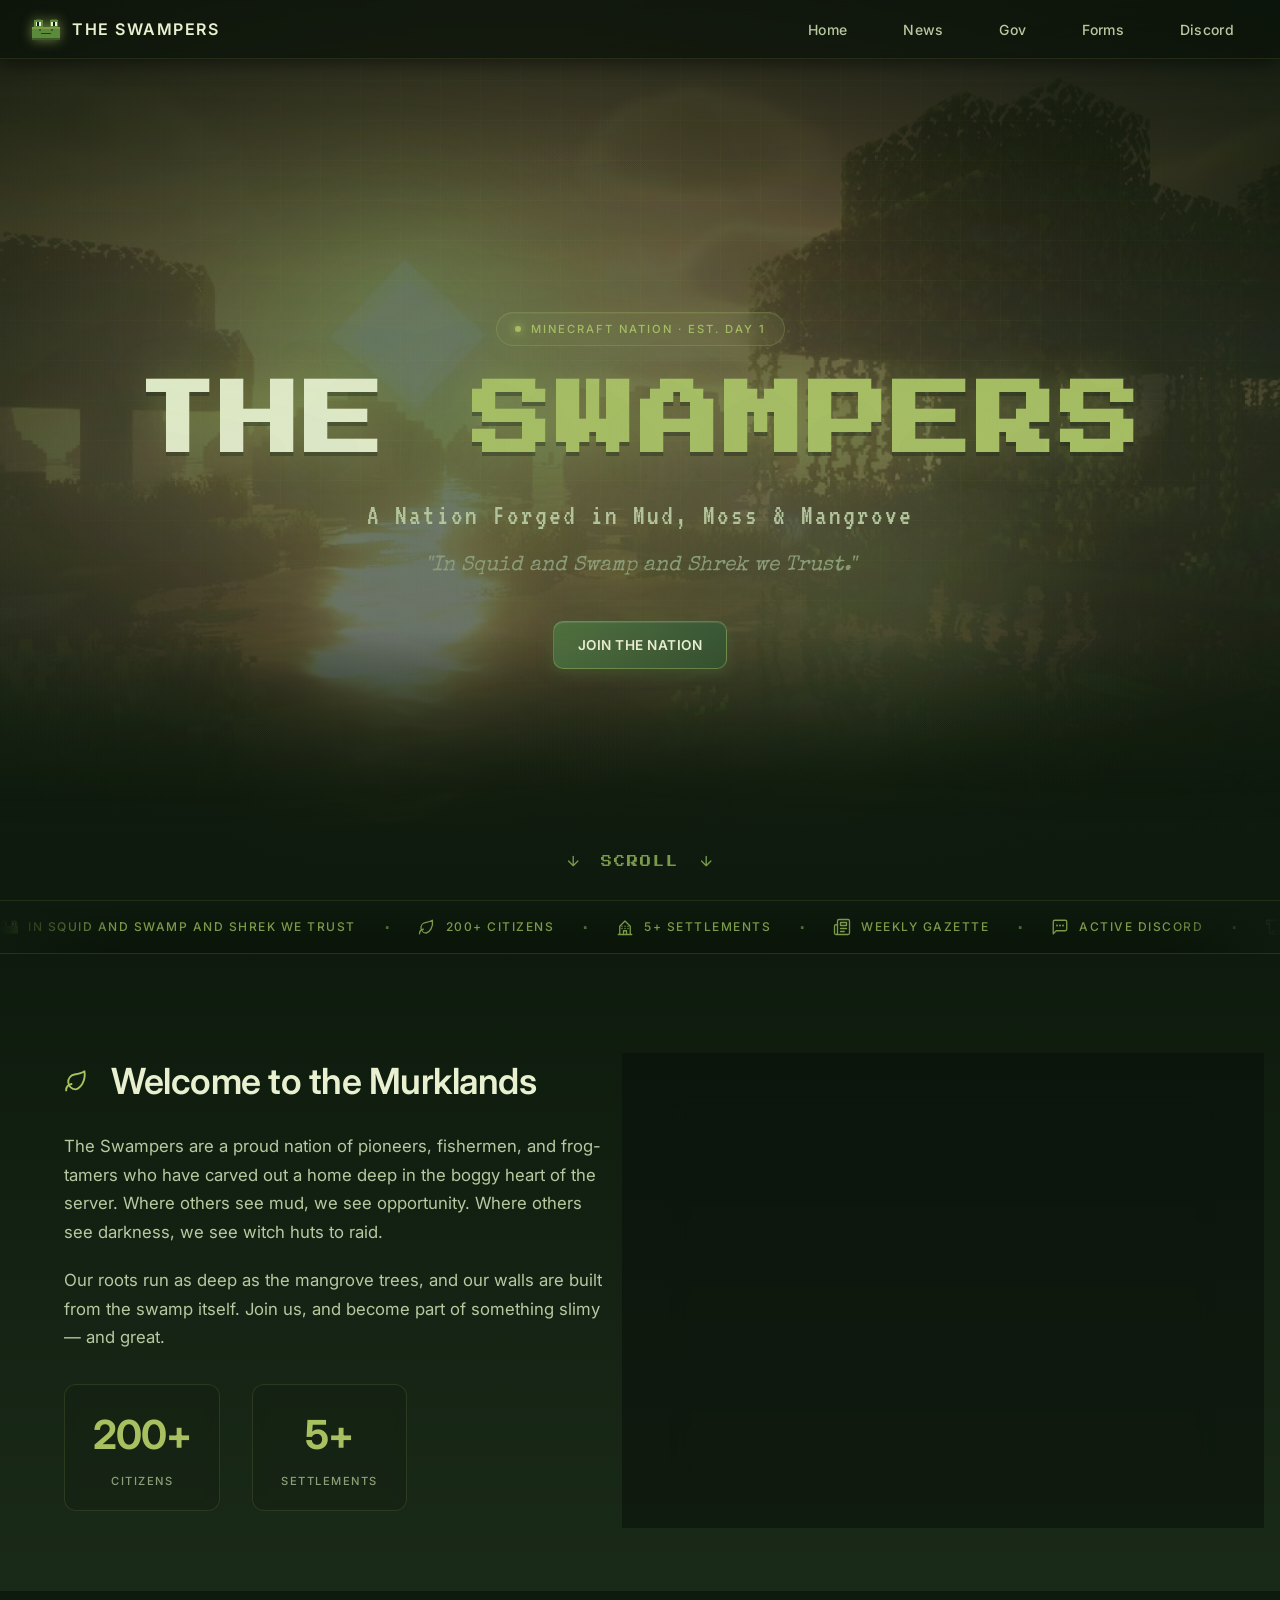
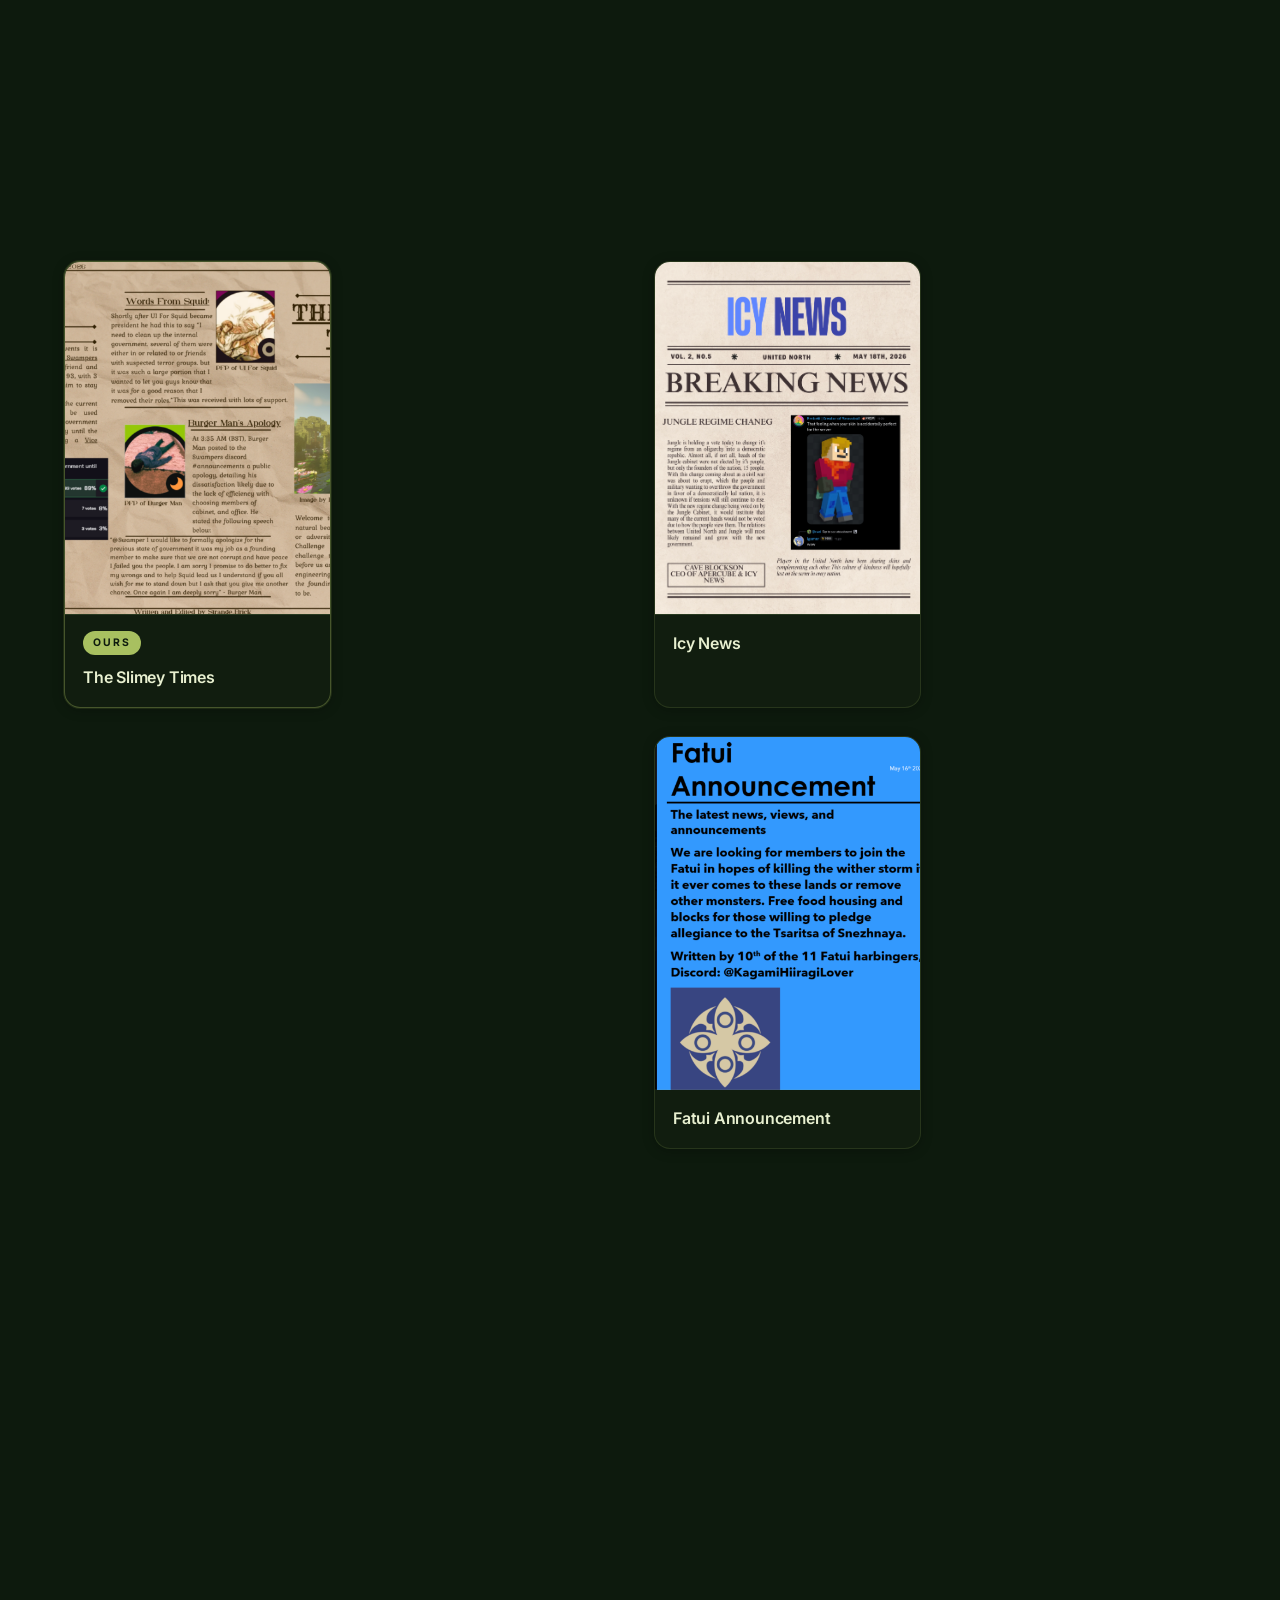
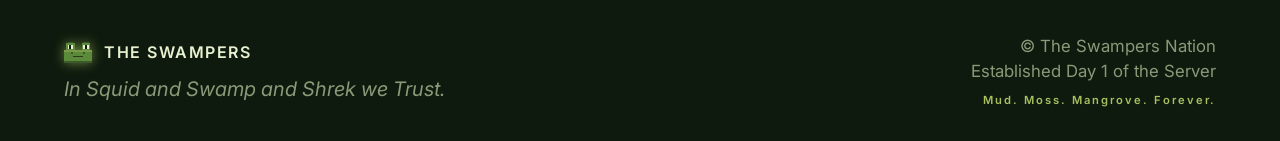
==== index.html @ 0a3f7fcf "Add files via upload" ====
<!DOCTYPE html>
<html lang="en">
<head>
  <meta charset="UTF-8" />
  <meta name="viewport" content="width=device-width, initial-scale=1.0" />
  <title>The Swampers — Nation of the Murklands</title>
  <link rel="preconnect" href="https://fonts.googleapis.com" />
  <link rel="preconnect" href="https://fonts.gstatic.com" crossorigin />
  <link href="https://fonts.googleapis.com/css2?family=Inter:wght@400;500;600&family=Press+Start+2P&family=VT323&family=Special+Elite&display=swap" rel="stylesheet" />
  <link rel="stylesheet" href="styles.css" />
</head>
<body>

  <!-- ============================================
       SVG ICON SPRITE
       ============================================ -->
  <svg width="0" height="0" style="position:absolute" aria-hidden="true">
    <defs>

      <!-- FROG -->
      <symbol id="i-frog" viewBox="0 0 16 16">
        <rect x="2" y="2" width="3" height="1" fill="#3a5a2a"/>
        <rect x="11" y="2" width="3" height="1" fill="#3a5a2a"/>
        <rect x="1" y="3" width="5" height="4" fill="#5a8a3a"/>
        <rect x="10" y="3" width="5" height="4" fill="#5a8a3a"/>
        <rect x="2" y="4" width="3" height="2" fill="#e8f0d0"/>
        <rect x="11" y="4" width="3" height="2" fill="#e8f0d0"/>
        <rect x="3" y="4" width="1" height="2" fill="#0d1a0d"/>
        <rect x="12" y="4" width="1" height="2" fill="#0d1a0d"/>
        <rect x="0" y="7" width="16" height="7" fill="#5a8a3a"/>
        <rect x="0" y="7" width="16" height="1" fill="#7a9a4a"/>
        <rect x="0" y="13" width="16" height="1" fill="#3a5a2a"/>
        <rect x="5" y="10" width="6" height="1" fill="#2a3a1a"/>
        <rect x="4" y="8" width="1" height="1" fill="#3a5a2a"/>
        <rect x="11" y="8" width="1" height="1" fill="#3a5a2a"/>
      </symbol>

      <!-- LEAF (modern line) -->
      <symbol id="i-leaf" viewBox="0 0 24 24" fill="none" stroke="currentColor" stroke-width="1.75" stroke-linecap="round" stroke-linejoin="round">
        <path d="M11 20A7 7 0 0 1 9.8 6.1C15.5 5 17 4.48 19.2 2.96c1.4 9.3-3.6 15.7-8.2 17.04Z"/>
        <path d="M2 21c0-3 1.85-5.36 5.08-6"/>
      </symbol>

      <!-- NEWSPAPER (modern line) -->
      <symbol id="i-newspaper" viewBox="0 0 24 24" fill="none" stroke="currentColor" stroke-width="1.75" stroke-linecap="round" stroke-linejoin="round">
        <path d="M4 22h16a2 2 0 0 0 2-2V4a2 2 0 0 0-2-2H8a2 2 0 0 0-2 2v16a2 2 0 0 1-2 2Zm0 0a2 2 0 0 1-2-2v-9c0-1.1.9-2 2-2h2"/>
        <path d="M18 14h-8M15 18h-5M10 6h8v4h-8z"/>
      </symbol>

      <!-- BUILDING (modern line) -->
      <symbol id="i-building" viewBox="0 0 24 24" fill="none" stroke="currentColor" stroke-width="1.75" stroke-linecap="round" stroke-linejoin="round">
        <path d="M3 22h18M5 22V11l7-7 7 7v11"/>
        <path d="M10 22v-5h4v5M8 11h.01M12 11h.01M16 11h.01M8 14h.01M12 14h.01M16 14h.01"/>
      </symbol>

      <!-- SCROLL (modern line) -->
      <symbol id="i-scroll" viewBox="0 0 24 24" fill="none" stroke="currentColor" stroke-width="1.75" stroke-linecap="round" stroke-linejoin="round">
        <path d="M19 17V5a2 2 0 0 0-2-2H4"/>
        <path d="M8 21h12a2 2 0 0 0 2-2v-1a1 1 0 0 0-1-1H11a1 1 0 0 0-1 1v1a2 2 0 1 1-4 0V5a2 2 0 1 0-4 0v2a1 1 0 0 0 1 1h3"/>
      </symbol>

      <!-- CHAT BUBBLE (modern line) -->
      <symbol id="i-chat" viewBox="0 0 24 24" fill="none" stroke="currentColor" stroke-width="1.75" stroke-linecap="round" stroke-linejoin="round">
        <path d="M21 15a2 2 0 0 1-2 2H7l-4 4V5a2 2 0 0 1 2-2h14a2 2 0 0 1 2 2z"/>
        <circle cx="8" cy="10" r="0.5" fill="currentColor"/>
        <circle cx="12" cy="10" r="0.5" fill="currentColor"/>
        <circle cx="16" cy="10" r="0.5" fill="currentColor"/>
      </symbol>

      <!-- ARROW DOWN (modern line) -->
      <symbol id="i-arrow-down" viewBox="0 0 24 24" fill="none" stroke="currentColor" stroke-width="2" stroke-linecap="round" stroke-linejoin="round">
        <path d="M12 5v14M19 12l-7 7-7-7"/>
      </symbol>

      <!-- ARROW RIGHT (modern line) -->
      <symbol id="i-arrow-right" viewBox="0 0 24 24" fill="none" stroke="currentColor" stroke-width="2" stroke-linecap="round" stroke-linejoin="round">
        <path d="M5 12h14M12 5l7 7-7 7"/>
      </symbol>

      <!-- CHECK (modern line) -->
      <symbol id="i-check" viewBox="0 0 24 24" fill="none" stroke="currentColor" stroke-width="2.25" stroke-linecap="round" stroke-linejoin="round">
        <path d="M20 6L9 17l-5-5"/>
      </symbol>

      <!-- LIGHTBULB (modern line) -->
      <symbol id="i-bulb" viewBox="0 0 24 24" fill="none" stroke="currentColor" stroke-width="1.75" stroke-linecap="round" stroke-linejoin="round">
        <path d="M15 14c.2-1 .7-1.7 1.5-2.5C17.7 10.2 18.5 9 18.5 7a6.5 6.5 0 1 0-13 0c0 2 .8 3.2 2 4.5.8.8 1.3 1.5 1.5 2.5"/>
        <path d="M9 18h6M10 22h4"/>
      </symbol>

      <!-- FLAG (modern line) -->
      <symbol id="i-flag" viewBox="0 0 24 24" fill="none" stroke="currentColor" stroke-width="1.75" stroke-linecap="round" stroke-linejoin="round">
        <path d="M4 15s1-1 4-1 5 2 8 2 4-1 4-1V3s-1 1-4 1-5-2-8-2-4 1-4 1zM4 22v-7"/>
      </symbol>

    </defs>
  </svg>

  <!-- Fog overlay -->
  <div class="fog"></div>
  <div class="fog fog-2"></div>

  <!-- Floating particles (fireflies) -->
  <div class="fireflies">
    <span></span><span></span><span></span><span></span><span></span>
    <span></span><span></span><span></span><span></span><span></span>
  </div>

  <!-- NAV -->
  <nav class="navbar">
    <div class="logo">
      <svg class="logo-icon" viewBox="0 0 16 16"><use href="#i-frog"/></svg>
      <span class="logo-text">THE SWAMPERS</span>
    </div>
    <ul class="nav-links">
      <li><a href="#home">Home</a></li>
      <li><a href="#news">News</a></li>
      <li><a href="#government">Gov</a></li>
      <li><a href="#forms">Forms</a></li>
      <li><a href="#discord">Discord</a></li>
    </ul>
  </nav>

  <!-- HERO -->
  <header id="home" class="hero">
    <div class="hero-image" role="img" aria-label="Minecraft swamp at sunset"></div>
    <div class="hero-vignette"></div>
    <div class="hero-grid-pattern"></div>
    <div class="aurora">
      <div class="aurora-blob aurora-1"></div>
      <div class="aurora-blob aurora-2"></div>
      <div class="aurora-blob aurora-3"></div>
    </div>
    <div class="hero-overlay"></div>
    <div class="hero-content">
      <div class="hero-badge">
        <span class="badge-dot"></span>
        MINECRAFT NATION &middot; EST. DAY 1
      </div>
      <h1 class="hero-title">THE <span class="swamp-word">SWAMPERS</span></h1>
      <p class="hero-sub">A Nation Forged in Mud, Moss &amp; Mangrove</p>
      <p class="hero-tag">"In Squid and Swamp and Shrek we Trust."</p>
      <div class="hero-btns">
        <a href="https://discord.gg/JtQ8c9pxyg" target="_blank" rel="noopener" class="btn btn-primary">JOIN THE NATION</a>
      </div>
    </div>
    <div class="hero-scroll">
      <svg class="icon-arrow-v" viewBox="0 0 24 24"><use href="#i-arrow-down"/></svg>
      SCROLL
      <svg class="icon-arrow-v" viewBox="0 0 24 24"><use href="#i-arrow-down"/></svg>
    </div>
  </header>

  <!-- MARQUEE -->
  <div class="marquee" aria-hidden="true">
    <div class="marquee-track">
      <span class="marquee-item"><svg viewBox="0 0 16 16"><use href="#i-frog"/></svg> IN SQUID AND SWAMP AND SHREK WE TRUST</span>
      <span class="marquee-dot">&bull;</span>
      <span class="marquee-item"><svg viewBox="0 0 24 24"><use href="#i-leaf"/></svg> 200+ CITIZENS</span>
      <span class="marquee-dot">&bull;</span>
      <span class="marquee-item"><svg viewBox="0 0 24 24"><use href="#i-building"/></svg> 5+ SETTLEMENTS</span>
      <span class="marquee-dot">&bull;</span>
      <span class="marquee-item"><svg viewBox="0 0 24 24"><use href="#i-newspaper"/></svg> WEEKLY GAZETTE</span>
      <span class="marquee-dot">&bull;</span>
      <span class="marquee-item"><svg viewBox="0 0 24 24"><use href="#i-chat"/></svg> ACTIVE DISCORD</span>
      <span class="marquee-dot">&bull;</span>
      <span class="marquee-item"><svg viewBox="0 0 24 24"><use href="#i-scroll"/></svg> ENROLL TODAY</span>
      <span class="marquee-dot">&bull;</span>

      <span class="marquee-item"><svg viewBox="0 0 16 16"><use href="#i-frog"/></svg> IN SQUID AND SWAMP AND SHREK WE TRUST</span>
      <span class="marquee-dot">&bull;</span>
      <span class="marquee-item"><svg viewBox="0 0 24 24"><use href="#i-leaf"/></svg> 200+ CITIZENS</span>
      <span class="marquee-dot">&bull;</span>
      <span class="marquee-item"><svg viewBox="0 0 24 24"><use href="#i-building"/></svg> 5+ SETTLEMENTS</span>
      <span class="marquee-dot">&bull;</span>
      <span class="marquee-item"><svg viewBox="0 0 24 24"><use href="#i-newspaper"/></svg> WEEKLY GAZETTE</span>
      <span class="marquee-dot">&bull;</span>
      <span class="marquee-item"><svg viewBox="0 0 24 24"><use href="#i-chat"/></svg> ACTIVE DISCORD</span>
      <span class="marquee-dot">&bull;</span>
      <span class="marquee-item"><svg viewBox="0 0 24 24"><use href="#i-scroll"/></svg> ENROLL TODAY</span>
      <span class="marquee-dot">&bull;</span>
    </div>
  </div>

  <!-- ABOUT -->
  <section class="about">
    <div class="container">
      <div class="about-grid">
        <div class="about-text">
          <h2 class="section-title section-title-left">
            <svg class="icon-title" viewBox="0 0 24 24"><use href="#i-leaf"/></svg>
            Welcome to the Murklands
          </h2>
          <p>The Swampers are a proud nation of pioneers, fishermen, and frog-tamers who have carved out a home deep in the boggy heart of the server. Where others see mud, we see opportunity. Where others see darkness, we see witch huts to raid.</p>
          <p>Our roots run as deep as the mangrove trees, and our walls are built from the swamp itself. Join us, and become part of something slimy &mdash; and great.</p>
          <div class="stats">
            <div class="stat"><strong data-count="200" data-suffix="+">0</strong><span>Citizens</span></div>
            <div class="stat"><strong data-count="5" data-suffix="+">0</strong><span>Settlements</span></div>
          </div>
        </div>
        <div class="about-img">
          <div class="frame">
            <img class="frame-inner" src="swamp-water.webp" alt="Minecraft swamp at sunset with reflected water" loading="lazy" />
          </div>
        </div>
      </div>
    </div>
  </section>

  <!-- NEWSPAPERS -->
  <section id="news" class="news">
    <div class="section-bg" style="background-image: url('swamp-foggy.jpeg');"></div>
    <div class="container">
      <h2 class="section-title">
        <svg class="icon-title" viewBox="0 0 24 24"><use href="#i-newspaper"/></svg>
        Newspapers
      </h2>
      <p class="section-sub">Dispatches from across the server &mdash; The Swampers and allied nations.</p>
      <p class="news-disclaimer">* please note that these are not the latest newspapers</p>

      <div class="papers-grid">

        <a class="paper-card paper-card--ours" href="slimey-times.png">
          <div class="paper-card-img" style="background-image: url('slimey-times.png');"></div>
          <div class="paper-card-meta">
            <div class="paper-card-badge">OURS</div>
            <div class="paper-card-name">The Slimey Times</div>
          </div>
        </a>

        <a class="paper-card" href="cherry-bomb.png">
          <div class="paper-card-img" style="background-image: url('cherry-bomb.png');"></div>
          <div class="paper-card-meta">
            <div class="paper-card-name">The Daily Cherry-Bomb</div>
          </div>
        </a>

        <a class="paper-card" href="icy-news.png">
          <div class="paper-card-img" style="background-image: url('icy-news.png');"></div>
          <div class="paper-card-meta">
            <div class="paper-card-name">Icy News</div>
          </div>
        </a>

        <a class="paper-card" href="cactus-news.png">
          <div class="paper-card-img" style="background-image: url('cactus-news.png');"></div>
          <div class="paper-card-meta">
            <div class="paper-card-name">Cactus News Network</div>
          </div>
        </a>

        <a class="paper-card" href="emerald-report.png">
          <div class="paper-card-img" style="background-image: url('emerald-report.png');"></div>
          <div class="paper-card-meta">
            <div class="paper-card-name">The Emerald Report</div>
          </div>
        </a>

        <a class="paper-card" href="glacial-press.png">
          <div class="paper-card-img" style="background-image: url('glacial-press.png');"></div>
          <div class="paper-card-meta">
            <div class="paper-card-name">Glacial Press</div>
          </div>
        </a>

        <a class="paper-card" href="fatui-announcement.png">
          <div class="paper-card-img" style="background-image: url('fatui-announcement.png');"></div>
          <div class="paper-card-meta">
            <div class="paper-card-name">Fatui Announcement</div>
          </div>
        </a>

      </div>
    </div>
  </section>

  <!-- GOVERNMENT -->
  <section id="government" class="government">
    <div class="container">
      <h2 class="section-title">
        <svg class="icon-title" viewBox="0 0 24 24"><use href="#i-building"/></svg>
        Our Government
      </h2>
      <p class="section-sub">The elected officials governing The Swampers Nation</p>

      <div class="gov-grid">

        <div class="gov-card">
          <div class="gov-info">
            <div class="gov-role">PRESIDENT</div>
            <div class="gov-name">UI For Squid</div>
            <p class="gov-desc">First president of The Swampers. Won the inaugural election in a landslide with 83 of 93 votes. Local friend and diplomat.</p>
          </div>
        </div>

        <a class="gov-card gov-card--open" href="https://forms.gle/JLR2vx3ZUDLES3Sq7" target="_blank" rel="noopener">
          <div class="gov-info">
            <div class="gov-role">VICE PRESIDENT</div>
            <div class="gov-name">Spot Open</div>
            <p class="gov-desc">This position is currently vacant. Click to apply via the role enrollment form.</p>
            <span class="gov-cta">
              Apply for role
              <svg class="icon-arrow" viewBox="0 0 24 24"><use href="#i-arrow-right"/></svg>
            </span>
          </div>
        </a>

        <div class="gov-card">
          <div class="gov-info">
            <div class="gov-role">CABINET</div>
            <div class="gov-name">BurgerMan</div>
            <p class="gov-desc">Founding member of The Swampers. Currently serving in the cabinet.</p>
          </div>
        </div>

      </div>
    </div>
  </section>

  <!-- FORMS -->
  <section id="forms" class="forms">
    <div class="section-bg" style="background-image: url('swamp-forest.webp');"></div>
    <div class="container">
      <h2 class="section-title">
        <svg class="icon-title" viewBox="0 0 24 24"><use href="#i-scroll"/></svg>
        Forms
      </h2>
      <p class="section-sub">Official Swamper paperwork &mdash; fill out, submit, get murky.</p>

      <div class="forms-grid">

        <div class="form-card">
          <svg class="form-icon" viewBox="0 0 24 24"><use href="#i-scroll"/></svg>
          <h3 class="form-title">ROLE ENROLLMENT</h3>
          <p class="form-desc">Apply for an official role in the nation &mdash; from government cabinet to specialized civilian work.</p>
          <ul class="form-list">
            <li><svg class="icon-check" viewBox="0 0 24 24"><use href="#i-check"/></svg>Government role</li>
            <li><svg class="icon-check" viewBox="0 0 24 24"><use href="#i-check"/></svg>Cabinet / ministry seat</li>
            <li><svg class="icon-check" viewBox="0 0 24 24"><use href="#i-check"/></svg>Specialized civilian job</li>
          </ul>
          <a href="https://forms.gle/JLR2vx3ZUDLES3Sq7" target="_blank" rel="noopener" class="btn btn-primary form-btn">
            FILL OUT
            <svg class="icon-arrow" viewBox="0 0 24 24"><use href="#i-arrow-right"/></svg>
          </a>
        </div>

        <div class="form-card">
          <svg class="form-icon" viewBox="0 0 24 24"><use href="#i-bulb"/></svg>
          <h3 class="form-title">NATION IDEAS</h3>
          <p class="form-desc">Got a vision for the swamp? Propose new buildings, events, laws, or expansions.</p>
          <ul class="form-list">
            <li><svg class="icon-check" viewBox="0 0 24 24"><use href="#i-check"/></svg>New build proposals</li>
            <li><svg class="icon-check" viewBox="0 0 24 24"><use href="#i-check"/></svg>Event suggestions</li>
            <li><svg class="icon-check" viewBox="0 0 24 24"><use href="#i-check"/></svg>Law &amp; policy ideas</li>
          </ul>
          <a href="https://forms.gle/VL9W7FVaeqD2aqKe7" target="_blank" rel="noopener" class="btn btn-primary form-btn">
            SUBMIT IDEA
            <svg class="icon-arrow" viewBox="0 0 24 24"><use href="#i-arrow-right"/></svg>
          </a>
        </div>

        <div class="form-card">
          <svg class="form-icon" viewBox="0 0 24 24"><use href="#i-flag"/></svg>
          <h3 class="form-title">PLAYER REPORT</h3>
          <p class="form-desc">Witnessed griefing, theft, or a treaty violation? File a confidential report with the council.</p>
          <ul class="form-list">
            <li><svg class="icon-check" viewBox="0 0 24 24"><use href="#i-check"/></svg>Griefing &amp; theft</li>
            <li><svg class="icon-check" viewBox="0 0 24 24"><use href="#i-check"/></svg>Harassment</li>
            <li><svg class="icon-check" viewBox="0 0 24 24"><use href="#i-check"/></svg>Treaty violations</li>
          </ul>
          <a href="https://forms.gle/HnAFFXXyVLVL4deA9" target="_blank" rel="noopener" class="btn btn-primary form-btn">
            FILE REPORT
            <svg class="icon-arrow" viewBox="0 0 24 24"><use href="#i-arrow-right"/></svg>
          </a>
        </div>

      </div>
    </div>
  </section>

  <!-- DISCORD -->
  <section id="discord" class="discord">
    <div class="container">
      <div class="discord-card">
        <svg class="discord-icon" viewBox="0 0 24 24"><use href="#i-chat"/></svg>
        <h2>JOIN OUR DISCORD</h2>
        <p>Chat with fellow Swampers, get raid alerts, attend frog council meetings, and stay in the loop.</p>
        <a href="https://discord.gg/JtQ8c9pxyg" target="_blank" rel="noopener" class="btn btn-discord">
          CLICK TO JOIN
          <svg class="icon-arrow" viewBox="0 0 24 24"><use href="#i-arrow-right"/></svg>
        </a>
      </div>
    </div>
  </section>

  <!-- PAPER LIGHTBOX -->
  <div class="paper-modal" id="paperModal" role="dialog" aria-modal="true" aria-hidden="true">
    <button class="paper-modal-close" aria-label="Close newspaper">&times;</button>
    <div class="paper-modal-inner">
      <img class="paper-modal-img" src="" alt="" />
      <div class="paper-modal-caption"></div>
    </div>
  </div>

  <!-- FOOTER -->
  <footer class="footer">
    <div class="container footer-content">
      <div class="footer-left">
        <div class="logo">
          <svg class="logo-icon" viewBox="0 0 16 16"><use href="#i-frog"/></svg>
          <span class="logo-text">THE SWAMPERS</span>
        </div>
        <p>In Squid and Swamp and Shrek we Trust.</p>
      </div>
      <div class="footer-right">
        <p>&copy; The Swampers Nation</p>
        <p>Established Day 1 of the Server</p>
        <p class="footer-tag">Mud. Moss. Mangrove. Forever.</p>
      </div>
    </div>
  </footer>

  <script src="script.js"></script>
</body>
</html>
---- styles.css ----
/* ============================================
   THE SWAMPERS — Stylesheet
   Swampy, mossy, Minecraft-inspired
   ============================================ */

* {
  margin: 0;
  padding: 0;
  box-sizing: border-box;
}

/* ============================================
   INVASION ALERT — full-screen takeover
   ============================================ */
.invasion-alert {
  position: fixed;
  inset: 0;
  z-index: 99999;
  background:
    radial-gradient(ellipse at center, rgba(200, 30, 30, 0.4) 0%, rgba(40, 0, 0, 0.95) 60%, #0a0000 100%),
    #0a0000;
  display: flex;
  flex-direction: column;
  align-items: stretch;
  justify-content: space-between;
  font-family: 'Inter', 'Press Start 2P', system-ui, sans-serif;
  animation: invasionFlash 1.4s ease-in-out infinite;
  overflow: hidden;
}

@keyframes invasionFlash {
  0%, 100% { background-color: #0a0000; }
  50% { background-color: #2a0000; }
}

.invasion-stripes {
  height: 36px;
  background: repeating-linear-gradient(
    45deg,
    #ffcc00 0,
    #ffcc00 24px,
    #1a1a1a 24px,
    #1a1a1a 48px
  );
  box-shadow: 0 0 20px rgba(255, 204, 0, 0.4);
  animation: stripeScroll 1s linear infinite;
}

.invasion-stripes--bottom { animation-direction: reverse; }

@keyframes stripeScroll {
  from { background-position: 0 0; }
  to { background-position: 96px 0; }
}

.invasion-content {
  flex: 1;
  display: flex;
  flex-direction: column;
  align-items: center;
  justify-content: center;
  text-align: center;
  padding: 24px;
  gap: 20px;
}

.invasion-icon {
  font-size: clamp(60px, 12vw, 130px);
  color: #ffcc00;
  text-shadow: 0 0 30px rgba(255, 204, 0, 0.8), 0 0 60px rgba(255, 100, 100, 0.5);
  animation: iconPulse 0.8s ease-in-out infinite;
}

@keyframes iconPulse {
  0%, 100% { transform: scale(1); }
  50% { transform: scale(1.1); }
}

.invasion-title {
  font-family: 'Press Start 2P', 'Inter', system-ui, sans-serif;
  font-size: clamp(2.5rem, 10vw, 8rem);
  font-weight: 900;
  letter-spacing: -2px;
  color: #ff2020;
  text-shadow:
    0 0 20px #ff0000,
    0 0 40px rgba(255, 0, 0, 0.8),
    0 0 80px rgba(255, 0, 0, 0.5),
    4px 4px 0 #000,
    -2px -2px 0 #000;
  line-height: 0.95;
  animation: titleShake 0.15s linear infinite;
}

@keyframes titleShake {
  0%, 100% { transform: translate(0, 0); }
  25% { transform: translate(-2px, 1px); }
  50% { transform: translate(2px, -1px); }
  75% { transform: translate(-1px, 2px); }
}

.invasion-sub {
  font-family: 'Press Start 2P', 'Inter', monospace;
  font-size: clamp(1rem, 2.5vw, 1.8rem);
  font-weight: 700;
  letter-spacing: 4px;
  color: #ffcc00;
  text-shadow: 0 0 16px rgba(255, 204, 0, 0.6), 2px 2px 0 #000;
}

.invasion-warn {
  font-family: 'Inter', system-ui, sans-serif;
  font-size: clamp(1.4rem, 4vw, 3rem);
  font-weight: 900;
  letter-spacing: 6px;
  color: #ffffff;
  text-shadow:
    0 0 12px #ff0000,
    0 0 24px rgba(255, 0, 0, 0.7),
    3px 3px 0 #800000;
  border-top: 3px solid #ff2020;
  border-bottom: 3px solid #ff2020;
  padding: 10px 24px;
  margin-top: 8px;
  animation: warnBlink 1s steps(2, end) infinite;
}

@keyframes warnBlink {
  0%, 49% { opacity: 1; }
  50%, 100% { opacity: 0.5; }
}

.invasion-blink {
  font-family: 'Press Start 2P', 'Inter', monospace;
  font-size: clamp(0.7rem, 1.5vw, 1rem);
  font-weight: 700;
  letter-spacing: 4px;
  color: #ff4040;
  margin-top: 16px;
  animation: blinkFast 0.5s steps(2, end) infinite;
}

@keyframes blinkFast {
  0%, 49% { opacity: 1; }
  50%, 100% { opacity: 0.2; }
}

/* Lock scroll while alert is up */
body:has(.invasion-alert) {
  overflow: hidden !important;
  height: 100vh !important;
}

@media (max-width: 700px) {
  .invasion-stripes { height: 22px; }
}

:root {
  --swamp-deep: #0d1a0d;
  --swamp-dark: #1a2a18;
  --swamp-mid: #2d4a2a;
  --swamp-moss: #4a6b3a;
  --swamp-light: #7a9a4a;
  --swamp-glow: #a8c060;
  --murk-brown: #3a3320;
  --murk-water: #4a5a3a;
  --bog-mud: #2a2418;
  --paper-old: #d4c89a;
  --paper-dark: #8a7a4a;
  --ink: #2a2418;
  --discord: #5865F2;
  --fog: rgba(180, 200, 160, 0.06);
}

html {
  scroll-behavior: smooth;
  overflow-x: clip;
}

body {
  font-family: 'VT323', monospace;
  background: var(--swamp-deep);
  color: #d8e4c8;
  font-size: 20px;
  line-height: 1.5;
  overflow-x: clip;
  position: relative;
  -webkit-font-smoothing: antialiased;
  -moz-osx-font-smoothing: grayscale;
}

/* Inter helper class for modern UI chrome elements */
.font-modern {
  font-family: 'Inter', system-ui, sans-serif;
  letter-spacing: 0;
}

/* Pixelated swamp ground texture overlay */
body::before {
  content: '';
  position: fixed;
  top: 0; left: 0; right: 0; bottom: 0;
  background-image:
    radial-gradient(circle at 20% 30%, rgba(74, 107, 58, 0.15) 0%, transparent 50%),
    radial-gradient(circle at 80% 70%, rgba(58, 90, 42, 0.12) 0%, transparent 50%),
    radial-gradient(circle at 50% 50%, rgba(40, 60, 35, 0.08) 0%, transparent 70%);
  pointer-events: none;
  z-index: 0;
}

/* ============================================
   FOG OVERLAY
   ============================================ */
.fog {
  position: fixed;
  top: 0;
  left: -50%;
  width: 200%;
  height: 100vh;
  background:
    radial-gradient(ellipse at 30% 50%, rgba(160, 180, 140, 0.08), transparent 60%),
    radial-gradient(ellipse at 70% 50%, rgba(140, 160, 120, 0.06), transparent 60%);
  pointer-events: none;
  z-index: 1;
  animation: drift 40s linear infinite;
}

.fog-2 {
  animation-duration: 60s;
  animation-direction: reverse;
  opacity: 0.6;
}

@keyframes drift {
  from { transform: translateX(0); }
  to { transform: translateX(50%); }
}

/* ============================================
   FIREFLIES
   ============================================ */
.fireflies {
  position: fixed;
  top: 0; left: 0; right: 0; bottom: 0;
  pointer-events: none;
  z-index: 2;
}

.fireflies span {
  position: absolute;
  width: 4px;
  height: 4px;
  background: #c8e070;
  border-radius: 50%;
  box-shadow: 0 0 8px #c8e070, 0 0 16px rgba(200, 224, 112, 0.5);
  opacity: 0;
  animation: firefly 8s infinite;
}

.fireflies span:nth-child(1)  { top: 10%; left: 15%; animation-delay: 0s; }
.fireflies span:nth-child(2)  { top: 25%; left: 80%; animation-delay: 1s; }
.fireflies span:nth-child(3)  { top: 45%; left: 30%; animation-delay: 2s; }
.fireflies span:nth-child(4)  { top: 65%; left: 70%; animation-delay: 3s; }
.fireflies span:nth-child(5)  { top: 80%; left: 20%; animation-delay: 4s; }
.fireflies span:nth-child(6)  { top: 15%; left: 55%; animation-delay: 5s; }
.fireflies span:nth-child(7)  { top: 55%; left: 90%; animation-delay: 1.5s; }
.fireflies span:nth-child(8)  { top: 75%; left: 45%; animation-delay: 2.5s; }
.fireflies span:nth-child(9)  { top: 35%; left: 10%; animation-delay: 3.5s; }
.fireflies span:nth-child(10) { top: 90%; left: 60%; animation-delay: 4.5s; }

@keyframes firefly {
  0%, 100% { opacity: 0; transform: translate(0, 0); }
  20% { opacity: 1; }
  50% { opacity: 0.8; transform: translate(40px, -30px); }
  80% { opacity: 0.5; }
}

/* ============================================
   CONTAINER + UTILS
   ============================================ */
.container {
  max-width: 1200px;
  margin: 0 auto;
  padding: 0 24px;
  position: relative;
  z-index: 3;
}

.section-title {
  font-family: 'Press Start 2P', monospace;
  font-size: 1.8rem;
  color: var(--swamp-glow);
  text-align: center;
  margin-bottom: 12px;
  text-shadow: 3px 3px 0 var(--swamp-deep), 0 0 20px rgba(168, 192, 96, 0.3);
  letter-spacing: 2px;
}

.section-sub {
  text-align: center;
  font-size: 1.3rem;
  color: #a8b89a;
  margin-bottom: 48px;
  font-style: italic;
}

/* ============================================
   NAVBAR
   ============================================ */
.navbar {
  position: fixed;
  top: 0;
  left: 0;
  right: 0;
  z-index: 100;
  display: flex;
  align-items: center;
  justify-content: space-between;
  padding: 16px 32px;
  background: rgba(13, 26, 13, 0.85);
  backdrop-filter: blur(8px);
  border-bottom: 3px solid var(--swamp-mid);
  box-shadow: 0 4px 20px rgba(0, 0, 0, 0.5);
}

.logo {
  display: flex;
  align-items: center;
  gap: 12px;
  font-family: 'Press Start 2P', monospace;
  font-size: 0.9rem;
  color: var(--swamp-glow);
  text-shadow: 2px 2px 0 var(--swamp-deep);
}

.logo-icon {
  width: 28px;
  height: 28px;
  image-rendering: pixelated;
  shape-rendering: crispEdges;
  filter: drop-shadow(0 0 6px rgba(168, 192, 96, 0.6));
  flex-shrink: 0;
}

/* ============================================
   SVG ICONS
   ============================================ */
.icon-title {
  width: 1.6rem;
  height: 1.6rem;
  image-rendering: pixelated;
  shape-rendering: crispEdges;
  vertical-align: -0.3rem;
  margin-right: 0.4rem;
  filter: drop-shadow(2px 2px 0 var(--swamp-deep));
}

.icon-check {
  width: 1.1rem;
  height: 1.1rem;
  image-rendering: pixelated;
  shape-rendering: crispEdges;
  vertical-align: -0.15rem;
  margin-right: 0.6rem;
  color: #5a7d2a;
}

.icon-arrow {
  width: 1rem;
  height: 1rem;
  image-rendering: pixelated;
  shape-rendering: crispEdges;
  vertical-align: -0.1rem;
  margin-left: 0.6rem;
  color: currentColor;
}

.icon-arrow-v {
  width: 1rem;
  height: 1rem;
  image-rendering: pixelated;
  shape-rendering: crispEdges;
  vertical-align: -0.15rem;
  margin: 0 0.4rem;
  color: currentColor;
}

.nav-links {
  display: flex;
  list-style: none;
  gap: 28px;
}

.nav-links a {
  font-family: 'Press Start 2P', monospace;
  font-size: 0.7rem;
  text-decoration: none;
  color: #b8c8a0;
  padding: 8px 12px;
  border: 2px solid transparent;
  transition: all 0.2s;
  letter-spacing: 1px;
}

.nav-links a:hover {
  color: var(--swamp-glow);
  border-color: var(--swamp-moss);
  background: rgba(74, 107, 58, 0.2);
  text-shadow: 0 0 10px var(--swamp-glow);
}

/* ============================================
   HERO
   ============================================ */
.hero {
  position: relative;
  min-height: 100vh;
  display: flex;
  align-items: center;
  justify-content: center;
  padding-top: 80px;
  overflow: hidden;
  background: var(--swamp-deep);
  isolation: isolate;
}

/* Subtle bottom gradient to fade hero into next section */
.hero::after {
  content: '';
  position: absolute;
  bottom: 0;
  left: 0;
  right: 0;
  height: 30%;
  background: linear-gradient(180deg, transparent 0%, var(--swamp-deep) 100%);
  z-index: 1;
  pointer-events: none;
}

.hero-overlay {
  display: none;
}

.hero-content {
  position: relative;
  z-index: 4;
  text-align: center;
  padding: 0 24px;
}

.hero-title {
  font-family: 'Press Start 2P', monospace;
  font-size: clamp(2rem, 7vw, 5rem);
  color: #e8f0d0;
  letter-spacing: 4px;
  margin-bottom: 24px;
  text-shadow:
    4px 4px 0 var(--swamp-deep),
    8px 8px 0 rgba(0,0,0,0.5),
    0 0 30px rgba(168, 192, 96, 0.4);
  line-height: 1.2;
}

.swamp-word {
  color: var(--swamp-glow);
  display: inline-block;
  animation: wobble 4s ease-in-out infinite;
}

@keyframes wobble {
  0%, 100% { transform: rotate(0deg) translateY(0); }
  25% { transform: rotate(-2deg) translateY(-4px); }
  75% { transform: rotate(2deg) translateY(2px); }
}

.hero-sub {
  font-size: clamp(1.2rem, 2.5vw, 1.8rem);
  color: #b8c8a0;
  margin-bottom: 12px;
  letter-spacing: 2px;
}

.hero-tag {
  font-family: 'Special Elite', monospace;
  font-size: clamp(1rem, 1.8vw, 1.3rem);
  color: #8a9a78;
  font-style: italic;
  margin-bottom: 40px;
}

.hero-btns {
  display: flex;
  gap: 20px;
  justify-content: center;
  flex-wrap: wrap;
}

.hero-scroll {
  position: absolute;
  bottom: 30px;
  left: 50%;
  transform: translateX(-50%);
  font-family: 'Press Start 2P', monospace;
  font-size: 0.7rem;
  color: var(--swamp-light);
  letter-spacing: 2px;
  z-index: 4;
  animation: bounce 2s ease-in-out infinite;
}

@keyframes bounce {
  0%, 100% { transform: translateX(-50%) translateY(0); }
  50% { transform: translateX(-50%) translateY(8px); }
}

/* ============================================
   BUTTONS
   ============================================ */
.btn {
  display: inline-block;
  padding: 16px 32px;
  font-family: 'Press Start 2P', monospace;
  font-size: 0.85rem;
  text-decoration: none;
  letter-spacing: 2px;
  border: 3px solid;
  transition: all 0.15s;
  cursor: pointer;
  position: relative;
  text-transform: uppercase;
}

.btn::after {
  content: '';
  position: absolute;
  inset: 0;
  border: 1px solid rgba(255,255,255,0.1);
  pointer-events: none;
}

.btn-primary {
  background: var(--swamp-moss);
  border-color: var(--swamp-light);
  color: #f0f4d8;
  box-shadow: 4px 4px 0 var(--swamp-deep), 8px 8px 0 rgba(0,0,0,0.4);
}

.btn-primary:hover {
  background: var(--swamp-light);
  transform: translate(-2px, -2px);
  box-shadow: 6px 6px 0 var(--swamp-deep), 10px 10px 0 rgba(0,0,0,0.4);
}

.btn-primary:active {
  transform: translate(2px, 2px);
  box-shadow: 2px 2px 0 var(--swamp-deep);
}

.btn-secondary {
  background: rgba(13, 26, 13, 0.6);
  border-color: var(--swamp-moss);
  color: var(--swamp-glow);
  box-shadow: 4px 4px 0 var(--swamp-deep);
}

.btn-secondary:hover {
  background: var(--swamp-dark);
  border-color: var(--swamp-light);
  transform: translate(-2px, -2px);
  box-shadow: 6px 6px 0 var(--swamp-deep);
}

.btn-large {
  padding: 20px 40px;
  font-size: 1rem;
}

.btn-discord {
  background: var(--discord);
  border-color: #4752c4;
  color: #fff;
  box-shadow: 4px 4px 0 #2a2a4a, 8px 8px 0 rgba(0,0,0,0.4);
  padding: 20px 40px;
  font-size: 1rem;
}

.btn-discord:hover {
  background: #4752c4;
  transform: translate(-2px, -2px);
  box-shadow: 6px 6px 0 #2a2a4a, 10px 10px 0 rgba(0,0,0,0.4);
}

/* ============================================
   ABOUT
   ============================================ */
.about {
  padding: 100px 0 80px;
  position: relative;
  background: linear-gradient(180deg, var(--swamp-deep) 0%, var(--swamp-dark) 100%);
}

.about-grid {
  display: grid;
  grid-template-columns: 1fr 1fr;
  gap: 60px;
  align-items: center;
}

.about-text p {
  font-size: 1.4rem;
  margin-bottom: 20px;
  color: #c8d4b0;
  line-height: 1.6;
}

.about-text .section-title {
  text-align: left;
  margin-bottom: 24px;
}

.stats {
  display: flex;
  gap: 32px;
  margin-top: 32px;
  flex-wrap: wrap;
}

.stat {
  display: flex;
  flex-direction: column;
  align-items: center;
  padding: 16px 24px;
  background: rgba(13, 26, 13, 0.6);
  border: 2px solid var(--swamp-mid);
  min-width: 110px;
}

.stat strong {
  font-family: 'Press Start 2P', monospace;
  font-size: 1.6rem;
  color: var(--swamp-glow);
  margin-bottom: 8px;
}

.stat span {
  font-size: 1rem;
  color: #a8b89a;
  text-transform: uppercase;
  letter-spacing: 1px;
}

.frame {
  padding: 12px;
  background: var(--bog-mud);
  border: 4px solid var(--swamp-mid);
  box-shadow:
    inset 0 0 20px rgba(0,0,0,0.6),
    8px 8px 0 var(--swamp-deep),
    12px 12px 0 rgba(0,0,0,0.5);
  position: relative;
}

.frame::before {
  content: '';
  position: absolute;
  inset: 4px;
  border: 2px solid var(--swamp-moss);
  pointer-events: none;
}

.frame-inner {
  width: 100%;
  height: 360px;
  background-color: var(--swamp-mid);
  display: block;
  object-fit: cover;
}

/* Pixelated swamp scene built with CSS */
.swamp-bg-1 {
  background:
    /* sky glow */
    radial-gradient(ellipse 200px 100px at 50% 20%, rgba(180, 160, 100, 0.3) 0%, transparent 70%),
    /* water */
    linear-gradient(180deg, transparent 60%, rgba(40, 60, 35, 0.6) 60%, rgba(50, 70, 40, 0.8) 100%),
    /* mangrove tree trunks */
    linear-gradient(90deg, transparent 10%, var(--swamp-dark) 12%, var(--swamp-dark) 16%, transparent 18%),
    linear-gradient(90deg, transparent 30%, var(--swamp-dark) 32%, var(--swamp-dark) 36%, transparent 38%),
    linear-gradient(90deg, transparent 55%, var(--swamp-dark) 57%, var(--swamp-dark) 61%, transparent 63%),
    linear-gradient(90deg, transparent 78%, var(--swamp-dark) 80%, var(--swamp-dark) 84%, transparent 86%),
    /* canopy */
    radial-gradient(ellipse 80px 50px at 14% 30%, var(--swamp-moss) 0%, var(--swamp-mid) 60%, transparent 80%),
    radial-gradient(ellipse 90px 60px at 34% 25%, var(--swamp-moss) 0%, var(--swamp-mid) 60%, transparent 80%),
    radial-gradient(ellipse 100px 70px at 59% 28%, var(--swamp-moss) 0%, var(--swamp-mid) 60%, transparent 80%),
    radial-gradient(ellipse 80px 50px at 82% 32%, var(--swamp-moss) 0%, var(--swamp-mid) 60%, transparent 80%),
    /* base */
    linear-gradient(180deg, #3a4a2a 0%, #2a3a1a 50%, #1a2a18 100%);
  background-repeat: no-repeat;
  position: relative;
  overflow: hidden;
}

.swamp-bg-1::after {
  content: '';
  position: absolute;
  inset: 0;
  background:
    /* lily pads */
    radial-gradient(circle 12px at 25% 78%, var(--swamp-moss) 0%, var(--swamp-mid) 80%, transparent 100%),
    radial-gradient(circle 10px at 60% 85%, var(--swamp-moss) 0%, var(--swamp-mid) 80%, transparent 100%),
    radial-gradient(circle 8px at 80% 80%, var(--swamp-moss) 0%, var(--swamp-mid) 80%, transparent 100%),
    radial-gradient(circle 14px at 45% 88%, var(--swamp-moss) 0%, var(--swamp-mid) 80%, transparent 100%);
}

/* ============================================
   NEWS / NEWSPAPERS
   ============================================ */
.news {
  padding: 100px 0;
  background:
    linear-gradient(180deg, var(--swamp-dark) 0%, var(--bog-mud) 100%);
  position: relative;
}

.newspaper-grid {
  display: grid;
  grid-template-columns: repeat(auto-fit, minmax(320px, 1fr));
  gap: 32px;
  margin-top: 40px;
}

.newspaper {
  background: var(--paper-old);
  color: var(--ink);
  padding: 28px 24px;
  border: 4px solid var(--paper-dark);
  box-shadow:
    6px 6px 0 var(--swamp-deep),
    10px 10px 0 rgba(0,0,0,0.5);
  position: relative;
  transform: rotate(-1deg);
  transition: all 0.25s;
  background-image:
    radial-gradient(circle at 20% 30%, rgba(120, 100, 60, 0.08) 0%, transparent 40%),
    radial-gradient(circle at 80% 70%, rgba(140, 110, 70, 0.06) 0%, transparent 40%),
    radial-gradient(circle at 50% 50%, rgba(100, 80, 50, 0.05) 0%, transparent 60%);
}

.newspaper:nth-child(2n) {
  transform: rotate(1.5deg);
}

.newspaper:nth-child(3n) {
  transform: rotate(-0.5deg);
}

.newspaper:hover {
  transform: rotate(0deg) translateY(-6px);
  box-shadow:
    8px 8px 0 var(--swamp-deep),
    14px 14px 0 rgba(0,0,0,0.5);
}

.paper-header {
  text-align: center;
  border-bottom: 3px double var(--ink);
  padding-bottom: 12px;
  margin-bottom: 16px;
}

.paper-title {
  font-family: 'Special Elite', monospace;
  font-size: 1.6rem;
  font-weight: bold;
  letter-spacing: 3px;
  margin-bottom: 4px;
}

.paper-meta {
  font-family: 'Special Elite', monospace;
  font-size: 0.85rem;
  color: #5a4a2a;
  font-style: italic;
}

.paper-headline {
  font-family: 'Special Elite', monospace;
  font-size: 1.2rem;
  font-weight: bold;
  line-height: 1.3;
  margin-bottom: 12px;
  text-transform: uppercase;
}

.paper-body {
  font-family: 'Special Elite', monospace;
  font-size: 1rem;
  line-height: 1.5;
  margin-bottom: 12px;
  text-align: justify;
}

.paper-byline {
  font-family: 'Special Elite', monospace;
  font-size: 0.9rem;
  font-style: italic;
  color: #5a4a2a;
  text-align: right;
  border-top: 1px solid var(--paper-dark);
  padding-top: 8px;
}

/* ============================================
   GOVERNMENT
   ============================================ */
.government {
  padding: 100px 0;
  background:
    linear-gradient(180deg, var(--bog-mud) 0%, var(--swamp-dark) 100%);
}

.gov-grid {
  display: grid;
  grid-template-columns: repeat(auto-fit, minmax(300px, 1fr));
  gap: 28px;
  margin-top: 40px;
}

.gov-card {
  background: rgba(13, 26, 13, 0.7);
  border: 3px solid var(--swamp-mid);
  padding: 24px;
  display: flex;
  gap: 20px;
  align-items: flex-start;
  transition: all 0.2s;
  box-shadow: 4px 4px 0 var(--swamp-deep);
  position: relative;
}

.gov-card::before {
  content: '';
  position: absolute;
  inset: 4px;
  border: 1px solid rgba(168, 192, 96, 0.15);
  pointer-events: none;
}

.gov-card:hover {
  border-color: var(--swamp-light);
  background: rgba(26, 42, 24, 0.8);
  transform: translateY(-4px);
  box-shadow: 6px 8px 0 var(--swamp-deep), 0 0 20px rgba(168, 192, 96, 0.15);
}

.gov-avatar {
  flex-shrink: 0;
  width: 72px;
  height: 72px;
  background: var(--swamp-mid);
  border: 3px solid var(--swamp-moss);
  position: relative;
  image-rendering: pixelated;
}

/* Steve-like pixelated avatars with color variations */
.avatar-1 {
  background:
    linear-gradient(180deg, transparent 0%, transparent 25%, #c8967a 25%, #c8967a 65%, transparent 65%),
    linear-gradient(180deg, #6a4a2a 0%, #6a4a2a 30%, transparent 30%),
    linear-gradient(180deg, #4a8a3a 0%, #4a8a3a 65%, #2a5a2a 65%, #2a5a2a 100%);
}

.avatar-2 {
  background:
    linear-gradient(180deg, transparent 0%, transparent 25%, #d8a888 25%, #d8a888 65%, transparent 65%),
    linear-gradient(180deg, #2a2018 0%, #2a2018 30%, transparent 30%),
    linear-gradient(180deg, #3a4a8a 0%, #3a4a8a 65%, #2a3a6a 65%, #2a3a6a 100%);
}

.avatar-3 {
  background:
    linear-gradient(180deg, transparent 0%, transparent 25%, #b88a6a 25%, #b88a6a 65%, transparent 65%),
    linear-gradient(180deg, #4a3a2a 0%, #4a3a2a 30%, transparent 30%),
    linear-gradient(180deg, #6a3030 0%, #6a3030 65%, #4a2020 65%, #4a2020 100%);
}

.avatar-4 {
  background:
    linear-gradient(180deg, transparent 0%, transparent 25%, #e8b898 25%, #e8b898 65%, transparent 65%),
    linear-gradient(180deg, #d8a040 0%, #d8a040 30%, transparent 30%),
    linear-gradient(180deg, #6a8a3a 0%, #6a8a3a 65%, #4a6a2a 65%, #4a6a2a 100%);
}

.avatar-5 {
  background:
    linear-gradient(180deg, transparent 0%, transparent 25%, #d0a888 25%, #d0a888 65%, transparent 65%),
    linear-gradient(180deg, #1a1a1a 0%, #1a1a1a 30%, transparent 30%),
    linear-gradient(180deg, #2a8a4a 0%, #2a8a4a 65%, #1a6a2a 65%, #1a6a2a 100%);
}

.avatar-6 {
  background:
    linear-gradient(180deg, transparent 0%, transparent 25%, #c89878 25%, #c89878 65%, transparent 65%),
    linear-gradient(180deg, #8a6a3a 0%, #8a6a3a 30%, transparent 30%),
    linear-gradient(180deg, #4a4a6a 0%, #4a4a6a 65%, #2a2a4a 65%, #2a2a4a 100%);
}

.gov-info {
  flex: 1;
}

.gov-role {
  font-family: 'Press Start 2P', monospace;
  font-size: 0.65rem;
  color: var(--swamp-glow);
  letter-spacing: 1.5px;
  margin-bottom: 8px;
}

.gov-name {
  font-family: 'VT323', monospace;
  font-size: 1.5rem;
  color: #e0e8c8;
  margin-bottom: 10px;
  text-shadow: 1px 1px 0 var(--swamp-deep);
}

.gov-desc {
  font-size: 1.05rem;
  color: #a8b89a;
  line-height: 1.45;
}

/* ============================================
   FORMS
   ============================================ */
.forms {
  padding: 100px 0;
  background: linear-gradient(180deg, var(--swamp-dark) 0%, var(--swamp-deep) 100%);
  position: relative;
}

.forms-grid {
  display: grid;
  grid-template-columns: repeat(auto-fit, minmax(300px, 1fr));
  gap: 32px;
  margin-top: 48px;
  max-width: 1100px;
  margin-left: auto;
  margin-right: auto;
}

.form-card {
  background: var(--paper-old);
  color: var(--ink);
  padding: 32px 28px;
  border: 5px solid var(--paper-dark);
  box-shadow: 6px 6px 0 var(--swamp-deep), 12px 12px 0 rgba(0,0,0,0.5);
  display: flex;
  flex-direction: column;
  align-items: center;
  text-align: center;
  position: relative;
  background-image:
    radial-gradient(circle at 20% 30%, rgba(120, 100, 60, 0.1) 0%, transparent 40%),
    radial-gradient(circle at 80% 70%, rgba(140, 110, 70, 0.08) 0%, transparent 40%);
  transition: transform 0.25s, box-shadow 0.25s;
}

.form-card::before,
.form-card::after {
  content: '';
  position: absolute;
  width: 14px;
  height: 14px;
  background: var(--paper-dark);
  border-radius: 50%;
  top: 10px;
}

.form-card::before { left: 10px; }
.form-card::after { right: 10px; }

.form-card:hover {
  transform: translate(-3px, -5px);
  box-shadow: 10px 10px 0 var(--swamp-deep), 16px 16px 0 rgba(0,0,0,0.5);
}

.form-icon {
  width: 56px;
  height: 56px;
  image-rendering: pixelated;
  shape-rendering: crispEdges;
  margin: 12px auto 16px;
  filter: drop-shadow(3px 3px 0 rgba(0,0,0,0.2));
}

.form-title {
  font-family: 'Press Start 2P', monospace;
  font-size: 1rem;
  letter-spacing: 2px;
  margin-bottom: 16px;
  color: var(--ink);
  line-height: 1.4;
}

.form-desc {
  font-family: 'Special Elite', monospace;
  font-size: 1.05rem;
  line-height: 1.5;
  color: #3a3018;
  margin-bottom: 20px;
  min-height: 75px;
}

.form-list {
  list-style: none;
  text-align: left;
  font-family: 'Special Elite', monospace;
  font-size: 1rem;
  margin-bottom: 28px;
  align-self: stretch;
  padding: 16px 8px;
  border-top: 2px dashed var(--paper-dark);
  border-bottom: 2px dashed var(--paper-dark);
}

.form-list li {
  padding: 4px 0;
  color: var(--ink);
}

.form-btn {
  margin-top: auto;
  width: 100%;
  text-align: center;
}

.discord-note {
  margin-top: 16px;
  font-size: 0.95rem;
  color: rgba(216, 228, 200, 0.5);
  font-style: italic;
}

/* ============================================
   DISCORD
   ============================================ */
.discord {
  padding: 100px 0;
  background:
    radial-gradient(ellipse at center, var(--swamp-dark) 0%, var(--swamp-deep) 100%);
}

.discord-card {
  max-width: 600px;
  margin: 0 auto;
  text-align: center;
  background: rgba(13, 26, 13, 0.8);
  border: 4px solid var(--discord);
  padding: 48px 32px;
  box-shadow:
    0 0 30px rgba(88, 101, 242, 0.3),
    8px 8px 0 var(--swamp-deep),
    14px 14px 0 rgba(0,0,0,0.5);
  position: relative;
}

.discord-card::before {
  content: '';
  position: absolute;
  inset: 6px;
  border: 1px solid rgba(88, 101, 242, 0.3);
  pointer-events: none;
}

.discord-icon {
  width: 72px;
  height: 72px;
  image-rendering: pixelated;
  shape-rendering: crispEdges;
  margin: 0 auto 20px;
  display: block;
  filter: drop-shadow(0 0 12px rgba(88, 101, 242, 0.6));
}

.discord-card h2 {
  font-family: 'Press Start 2P', monospace;
  font-size: 1.4rem;
  color: #fff;
  margin-bottom: 16px;
  letter-spacing: 3px;
  text-shadow: 0 0 10px rgba(88, 101, 242, 0.6);
}

.discord-card p {
  font-size: 1.3rem;
  color: #b8c8e8;
  margin-bottom: 28px;
  line-height: 1.5;
}

/* ============================================
   FOOTER
   ============================================ */
.footer {
  background: var(--swamp-deep);
  padding: 40px 0 32px;
  border-top: 4px solid var(--swamp-mid);
}

.footer-content {
  display: flex;
  justify-content: space-between;
  align-items: center;
  flex-wrap: wrap;
  gap: 24px;
}

.footer-left p {
  margin-top: 8px;
  font-family: 'Special Elite', monospace;
  color: #8a9a78;
  font-style: italic;
}

.footer-right {
  text-align: right;
  color: #8a9a78;
  font-size: 1.05rem;
}

.footer-tag {
  margin-top: 8px;
  color: var(--swamp-glow);
  font-family: 'Press Start 2P', monospace;
  font-size: 0.7rem;
  letter-spacing: 1.5px;
}

/* ============================================
   MODERN ENHANCEMENTS
   ============================================ */

/* Hero background image (Minecraft swamp shader screenshot) */
.hero-image {
  position: absolute;
  inset: 0;
  background-image: url('hero-swamp.jpeg');
  background-size: cover;
  background-position: center;
  z-index: 0;
  opacity: 0.55;
  filter: saturate(0.85) brightness(0.7);
  animation: heroPan 30s ease-in-out infinite alternate;
}

@keyframes heroPan {
  from { background-position: 30% 50%; transform: scale(1.05); }
  to   { background-position: 70% 50%; transform: scale(1.1); }
}

.hero-vignette {
  position: absolute;
  inset: 0;
  background:
    radial-gradient(ellipse at center, transparent 0%, transparent 40%, rgba(13, 26, 13, 0.7) 100%),
    linear-gradient(180deg, rgba(13, 26, 13, 0.4) 0%, transparent 30%, transparent 70%, rgba(13, 26, 13, 0.9) 100%);
  z-index: 1;
  pointer-events: none;
}

/* Section backdrop images (subtle, behind content) */
.section-bg {
  position: absolute;
  inset: 0;
  background-size: cover;
  background-position: center;
  opacity: 0.08;
  filter: saturate(0.6) contrast(0.9);
  z-index: 0;
  pointer-events: none;
  mix-blend-mode: screen;
}

.news, .forms, .government, .discord {
  position: relative;
  isolation: isolate;
}

.news > .container,
.forms > .container,
.government > .container,
.discord > .container {
  position: relative;
  z-index: 2;
}

/* Hero grid pattern (subtle) */
.hero-grid-pattern {
  position: absolute;
  inset: 0;
  background-image:
    linear-gradient(rgba(168, 192, 96, 0.04) 1px, transparent 1px),
    linear-gradient(90deg, rgba(168, 192, 96, 0.04) 1px, transparent 1px);
  background-size: 40px 40px;
  mask-image: radial-gradient(ellipse 80% 60% at 50% 40%, #000 30%, transparent 80%);
  -webkit-mask-image: radial-gradient(ellipse 80% 60% at 50% 40%, #000 30%, transparent 80%);
  z-index: 1;
  pointer-events: none;
}

/* Aurora background blobs */
.aurora {
  position: absolute;
  inset: 0;
  overflow: hidden;
  z-index: 0;
  pointer-events: none;
}

.aurora-blob {
  position: absolute;
  border-radius: 50%;
  filter: blur(80px);
  opacity: 0.35;
  mix-blend-mode: screen;
  animation: auroraFloat 18s ease-in-out infinite;
}

.aurora-1 {
  width: 520px;
  height: 520px;
  background: radial-gradient(circle, #4a7d2a 0%, transparent 70%);
  top: 10%;
  left: 10%;
}

.aurora-2 {
  width: 480px;
  height: 480px;
  background: radial-gradient(circle, #7a9a4a 0%, transparent 70%);
  bottom: 5%;
  right: 12%;
  animation-delay: -6s;
  animation-duration: 22s;
}

.aurora-3 {
  width: 380px;
  height: 380px;
  background: radial-gradient(circle, #6a8a3a 0%, transparent 70%);
  top: 40%;
  left: 50%;
  transform: translateX(-50%);
  animation-delay: -12s;
  animation-duration: 26s;
  opacity: 0.25;
}

@keyframes auroraFloat {
  0%, 100% { transform: translate(0, 0) scale(1); }
  33% { transform: translate(40px, -30px) scale(1.1); }
  66% { transform: translate(-30px, 20px) scale(0.95); }
}

/* Hero badge (21st.dev-style pill) */
.hero-badge {
  display: inline-flex;
  align-items: center;
  gap: 10px;
  padding: 8px 18px;
  font-family: 'Inter', system-ui, sans-serif;
  font-size: 0.7rem;
  font-weight: 500;
  letter-spacing: 2px;
  color: var(--swamp-glow);
  background: rgba(168, 192, 96, 0.08);
  border: 1px solid rgba(168, 192, 96, 0.25);
  border-radius: 9999px;
  margin-bottom: 28px;
  text-transform: uppercase;
  backdrop-filter: blur(12px);
  -webkit-backdrop-filter: blur(12px);
  box-shadow:
    inset 0 1px 0 rgba(255, 255, 255, 0.05),
    0 4px 20px rgba(168, 192, 96, 0.08);
}

.badge-dot {
  width: 6px;
  height: 6px;
  border-radius: 50%;
  background: var(--swamp-glow);
  box-shadow: 0 0 8px var(--swamp-glow), 0 0 16px rgba(168, 192, 96, 0.5);
  animation: badgePulse 2s ease-in-out infinite;
}

@keyframes badgePulse {
  0%, 100% { opacity: 1; transform: scale(1); }
  50% { opacity: 0.5; transform: scale(0.85); }
}

/* MARQUEE */
.marquee {
  background: linear-gradient(180deg, var(--swamp-deep) 0%, #0a1408 100%);
  border-top: 1px solid rgba(168, 192, 96, 0.15);
  border-bottom: 1px solid rgba(168, 192, 96, 0.15);
  padding: 14px 0;
  overflow: hidden;
  position: relative;
  z-index: 3;
}

.marquee::before,
.marquee::after {
  content: '';
  position: absolute;
  top: 0;
  bottom: 0;
  width: 120px;
  z-index: 2;
  pointer-events: none;
}

.marquee::before {
  left: 0;
  background: linear-gradient(90deg, var(--swamp-deep) 0%, transparent 100%);
}

.marquee::after {
  right: 0;
  background: linear-gradient(270deg, var(--swamp-deep) 0%, transparent 100%);
}

.marquee-track {
  display: flex;
  align-items: center;
  gap: 28px;
  white-space: nowrap;
  animation: marqueeScroll 40s linear infinite;
  width: max-content;
}

.marquee-item {
  display: inline-flex;
  align-items: center;
  gap: 10px;
  font-family: 'Press Start 2P', monospace;
  font-size: 0.75rem;
  color: var(--swamp-light);
  letter-spacing: 2px;
  text-transform: uppercase;
}

.marquee-item svg {
  width: 18px;
  height: 18px;
  image-rendering: pixelated;
  shape-rendering: crispEdges;
  flex-shrink: 0;
}

.marquee-dot {
  color: var(--swamp-moss);
  font-size: 1rem;
  user-select: none;
}

@keyframes marqueeScroll {
  from { transform: translateX(0); }
  to { transform: translateX(-50%); }
}

/* Glass nav refinement */
.navbar {
  background: rgba(10, 18, 10, 0.7) !important;
  backdrop-filter: blur(16px) saturate(140%);
  -webkit-backdrop-filter: blur(16px) saturate(140%);
  border-bottom: 1px solid rgba(168, 192, 96, 0.12) !important;
}

/* Card glow on hover (modern touch) */
.form-card,
.gov-card,
.newspaper {
  position: relative;
}

.gov-card::after {
  content: '';
  position: absolute;
  inset: 0;
  border-radius: inherit;
  box-shadow: 0 0 0 0 rgba(168, 192, 96, 0);
  transition: box-shadow 0.4s ease;
  pointer-events: none;
}

.gov-card:hover::after {
  box-shadow: 0 0 30px 2px rgba(168, 192, 96, 0.18);
}

/* Modernize section-sub readability */
.section-sub {
  font-family: 'Inter', system-ui, sans-serif;
  font-size: 1rem;
  font-weight: 400;
  letter-spacing: 0.5px;
  font-style: normal;
  color: #8aa078;
}

/* Modernize form descriptions */
.form-desc {
  font-family: 'Inter', system-ui, sans-serif !important;
  font-size: 0.95rem !important;
  letter-spacing: 0;
}

/* Discord card description more modern */
.discord-card p {
  font-family: 'Inter', system-ui, sans-serif;
  font-size: 1rem;
  letter-spacing: 0;
}

/* Footer modern */
.footer-right,
.footer-left p {
  font-family: 'Inter', system-ui, sans-serif;
  letter-spacing: 0;
}

/* Gov role text — keep small caps but Inter for readability */
.gov-desc {
  font-family: 'Inter', system-ui, sans-serif;
  font-size: 0.92rem;
  letter-spacing: 0;
}

/* Better button focus state */
.btn:focus-visible {
  outline: 2px solid var(--swamp-glow);
  outline-offset: 4px;
}

/* ============================================
   PAPER LIGHTBOX MODAL
   ============================================ */
.paper-modal {
  position: fixed;
  inset: 0;
  z-index: 9999;
  background: rgba(8, 16, 8, 0.92);
  backdrop-filter: blur(8px);
  display: flex;
  align-items: center;
  justify-content: center;
  padding: 32px;
  opacity: 0;
  visibility: hidden;
  transition: opacity 0.25s ease, visibility 0.25s ease;
}

.paper-modal.is-open {
  opacity: 1;
  visibility: visible;
}

.paper-modal-inner {
  position: relative;
  max-width: 92vw;
  max-height: 92vh;
  display: flex;
  flex-direction: column;
  align-items: center;
  gap: 14px;
  transform: scale(0.96);
  transition: transform 0.3s cubic-bezier(.2, .8, .2, 1);
}

.paper-modal.is-open .paper-modal-inner {
  transform: scale(1);
}

.paper-modal-img {
  max-width: 100%;
  max-height: calc(92vh - 60px);
  object-fit: contain;
  border-radius: 10px;
  box-shadow: 0 20px 60px rgba(0,0,0,0.6), 0 0 0 1px rgba(168, 192, 96, 0.15);
  background: #1a2a18;
}

.paper-modal-caption {
  font-family: 'Inter', system-ui, sans-serif;
  font-size: 0.9rem;
  font-weight: 500;
  color: var(--swamp-glow);
  letter-spacing: 0.5px;
  text-align: center;
}

.paper-modal-close {
  position: absolute;
  top: 20px;
  right: 20px;
  width: 44px;
  height: 44px;
  border-radius: 50%;
  border: 1px solid rgba(168, 192, 96, 0.3);
  background: rgba(20, 32, 18, 0.6);
  color: #e8f0d0;
  font-size: 1.8rem;
  font-family: 'Inter', system-ui, sans-serif;
  line-height: 1;
  cursor: pointer;
  display: flex;
  align-items: center;
  justify-content: center;
  backdrop-filter: blur(8px);
  transition: all 0.2s ease;
  z-index: 2;
}

.paper-modal-close:hover {
  background: rgba(168, 192, 96, 0.15);
  border-color: var(--swamp-glow);
  transform: rotate(90deg);
}

body.modal-open { overflow: hidden; }

/* ============================================
   NEWSPAPERS GRID
   ============================================ */
.news-disclaimer {
  text-align: center;
  font-family: 'Inter', system-ui, sans-serif;
  font-size: 0.85rem;
  font-style: italic;
  color: #8aa078;
  margin: -32px 0 40px;
  letter-spacing: 0.3px;
  opacity: 0.85;
}

.papers-grid {
  display: grid;
  grid-template-columns: repeat(auto-fit, minmax(240px, 1fr));
  gap: 28px;
  margin-top: 16px;
}

.paper-card {
  display: flex;
  flex-direction: column;
  background: rgba(20, 32, 18, 0.6);
  border: 1px solid rgba(168, 192, 96, 0.15);
  border-radius: 16px;
  overflow: hidden;
  text-decoration: none;
  color: inherit;
  backdrop-filter: blur(6px);
  transition: transform 0.25s ease, box-shadow 0.25s ease, border-color 0.25s ease;
  box-shadow: 0 2px 12px rgba(0,0,0,0.25);
  position: relative;
}

.paper-card:hover {
  transform: translateY(-6px);
  box-shadow: 0 16px 40px rgba(0,0,0,0.4), 0 0 0 1px rgba(168, 192, 96, 0.3);
  border-color: rgba(168, 192, 96, 0.35);
}

.paper-card-img {
  width: 100%;
  aspect-ratio: 3/4;
  background-size: cover;
  background-position: center top;
  background-color: #1a2a18;
  background-image: linear-gradient(180deg, #1a2a18 0%, #0d1a0d 100%);
  background-repeat: no-repeat;
  border-bottom: 1px solid rgba(168, 192, 96, 0.1);
  position: relative;
}

.paper-card-meta {
  padding: 16px 18px 18px;
  display: flex;
  flex-direction: column;
  gap: 4px;
  position: relative;
}

.paper-card-badge {
  display: inline-block;
  align-self: flex-start;
  font-family: 'Inter', system-ui, sans-serif;
  font-size: 0.65rem;
  font-weight: 700;
  letter-spacing: 2px;
  color: var(--swamp-deep);
  background: var(--swamp-glow);
  padding: 4px 10px;
  border-radius: 999px;
  margin-bottom: 6px;
}

.paper-card-name {
  font-family: 'Inter', system-ui, sans-serif;
  font-size: 1rem;
  font-weight: 600;
  color: #e8f0d0;
  letter-spacing: -0.2px;
}

.paper-card-date {
  font-family: 'Inter', system-ui, sans-serif;
  font-size: 0.8rem;
  color: #8aa078;
  letter-spacing: 0.3px;
}

.paper-card--ours {
  border-color: rgba(168, 192, 96, 0.35) !important;
  box-shadow: 0 2px 12px rgba(0,0,0,0.25), 0 0 0 1px rgba(168, 192, 96, 0.15) !important;
}

.paper-card--ours:hover {
  border-color: var(--swamp-glow) !important;
  box-shadow: 0 16px 40px rgba(0,0,0,0.4), 0 0 0 2px rgba(168, 192, 96, 0.4) !important;
}

/* ============================================
   DE-RETRO (modern overrides — less pixel, less chunk)
   ============================================ */

/* Modern icon defaults — round, scale, color */
.icon-title {
  width: 1.6rem !important;
  height: 1.6rem !important;
  image-rendering: auto !important;
  shape-rendering: auto !important;
  vertical-align: -0.35rem !important;
  margin-right: 0.6rem !important;
  filter: none !important;
  color: var(--swamp-glow);
  stroke-width: 1.75;
}

.icon-check {
  width: 1.05rem !important;
  height: 1.05rem !important;
  image-rendering: auto !important;
  shape-rendering: auto !important;
  vertical-align: -0.18rem !important;
  margin-right: 0.55rem !important;
}

.icon-arrow {
  width: 1.1rem !important;
  height: 1.1rem !important;
  image-rendering: auto !important;
  shape-rendering: auto !important;
  vertical-align: -0.2rem !important;
  transition: transform 0.2s ease;
}

.icon-arrow-v {
  image-rendering: auto !important;
  shape-rendering: auto !important;
}

.form-icon {
  width: 44px !important;
  height: 44px !important;
  image-rendering: auto !important;
  shape-rendering: auto !important;
  color: #2a4a1a;
  filter: none !important;
  padding: 10px;
  background: rgba(90, 138, 58, 0.12);
  border-radius: 12px;
  box-sizing: content-box;
}

.discord-icon {
  width: 56px !important;
  height: 56px !important;
  image-rendering: auto !important;
  shape-rendering: auto !important;
  color: #ffffff;
  padding: 14px;
  background: linear-gradient(135deg, #5865F2 0%, #4752c4 100%);
  border-radius: 18px;
  margin: 0 auto 24px !important;
  box-shadow: 0 8px 32px rgba(88, 101, 242, 0.4);
}

.marquee-item svg {
  width: 18px;
  height: 18px;
  image-rendering: auto !important;
  shape-rendering: auto !important;
  color: var(--swamp-light);
  stroke-width: 2;
}

/* Marquee item that wraps frog logo — keep its pixel rendering */
.marquee-item:first-child svg,
.marquee-item:nth-child(15) svg {
  image-rendering: pixelated !important;
  shape-rendering: crispEdges !important;
}

/* Typography: replace Press Start 2P uses (except hero title + logo) */
.nav-links a {
  font-family: 'Inter', system-ui, sans-serif !important;
  font-size: 0.875rem !important;
  font-weight: 500 !important;
  letter-spacing: 0.3px !important;
  text-transform: none !important;
  border: none !important;
  padding: 8px 14px !important;
  border-radius: 8px;
  transition: all 0.2s ease;
}

.nav-links a:hover {
  background: rgba(168, 192, 96, 0.08) !important;
  border: none !important;
  text-shadow: none !important;
}

.logo-text {
  font-family: 'Inter', system-ui, sans-serif;
  font-size: 1rem;
  font-weight: 600;
  letter-spacing: 1.5px;
  text-shadow: none;
  color: #e8f0d0;
}

.section-title {
  font-family: 'Inter', system-ui, sans-serif !important;
  font-size: 2.25rem !important;
  font-weight: 600 !important;
  letter-spacing: -0.5px !important;
  text-shadow: none !important;
  color: #e8f0d0;
  display: flex;
  align-items: center;
  justify-content: center;
  gap: 12px;
  margin-bottom: 16px;
}

.section-title-left {
  justify-content: flex-start;
}

.stat strong {
  font-family: 'Inter', system-ui, sans-serif !important;
  font-size: 2.5rem !important;
  font-weight: 700 !important;
  letter-spacing: -1px !important;
  color: var(--swamp-glow);
}

.stat span {
  font-family: 'Inter', system-ui, sans-serif !important;
  font-size: 0.7rem !important;
  font-weight: 500 !important;
  letter-spacing: 1.5px !important;
  color: #8aa078;
}

.gov-role {
  font-family: 'Inter', system-ui, sans-serif !important;
  font-size: 0.7rem !important;
  font-weight: 600 !important;
  letter-spacing: 1.5px !important;
  color: var(--swamp-glow);
  text-transform: uppercase;
}

.gov-name {
  font-family: 'Inter', system-ui, sans-serif !important;
  font-size: 1.05rem !important;
  font-weight: 600 !important;
  letter-spacing: -0.2px !important;
  text-shadow: none !important;
  color: #e8f0d0;
}

.form-title {
  font-family: 'Inter', system-ui, sans-serif !important;
  font-size: 1.05rem !important;
  font-weight: 700 !important;
  letter-spacing: 1px !important;
  color: var(--ink);
}

.discord-card h2 {
  font-family: 'Inter', system-ui, sans-serif !important;
  font-size: 1.5rem !important;
  font-weight: 700 !important;
  letter-spacing: -0.3px !important;
  text-shadow: none !important;
  color: #ffffff;
}

.marquee-item {
  font-family: 'Inter', system-ui, sans-serif !important;
  font-size: 0.75rem !important;
  font-weight: 500 !important;
  letter-spacing: 1.5px !important;
  text-transform: uppercase;
}

/* Buttons: rounded + softer shadows */
.btn {
  font-family: 'Inter', system-ui, sans-serif !important;
  font-size: 0.85rem !important;
  font-weight: 600 !important;
  letter-spacing: 0.5px !important;
  border-radius: 10px !important;
  border-width: 1px !important;
  padding: 13px 24px !important;
  transition: all 0.2s ease;
}

.btn::after {
  display: none;
}

.btn-primary {
  background: linear-gradient(135deg, var(--swamp-moss) 0%, var(--swamp-mid) 100%) !important;
  border-color: rgba(168, 192, 96, 0.4) !important;
  box-shadow: 0 4px 16px rgba(74, 107, 58, 0.4), inset 0 1px 0 rgba(255,255,255,0.1) !important;
}

.btn-primary:hover {
  background: linear-gradient(135deg, var(--swamp-light) 0%, var(--swamp-moss) 100%) !important;
  transform: translateY(-2px) !important;
  box-shadow: 0 8px 24px rgba(74, 107, 58, 0.5), inset 0 1px 0 rgba(255,255,255,0.15) !important;
}

.btn-primary:active {
  transform: translateY(0) !important;
}

.btn-secondary {
  background: rgba(168, 192, 96, 0.05) !important;
  border-color: rgba(168, 192, 96, 0.3) !important;
  color: var(--swamp-glow) !important;
  box-shadow: inset 0 1px 0 rgba(255,255,255,0.05) !important;
  backdrop-filter: blur(8px);
}

.btn-secondary:hover {
  background: rgba(168, 192, 96, 0.1) !important;
  border-color: rgba(168, 192, 96, 0.5) !important;
  transform: translateY(-2px) !important;
  box-shadow: 0 8px 24px rgba(168, 192, 96, 0.1) !important;
}

.btn-large {
  padding: 16px 32px !important;
  font-size: 0.95rem !important;
}

.btn-discord {
  background: linear-gradient(135deg, #5865F2 0%, #4752c4 100%) !important;
  border-color: rgba(255,255,255,0.15) !important;
  color: #fff !important;
  box-shadow: 0 8px 24px rgba(88, 101, 242, 0.4), inset 0 1px 0 rgba(255,255,255,0.15) !important;
  padding: 16px 32px !important;
  font-size: 0.95rem !important;
}

.btn-discord:hover {
  transform: translateY(-2px) !important;
  box-shadow: 0 12px 32px rgba(88, 101, 242, 0.5), inset 0 1px 0 rgba(255,255,255,0.2) !important;
}

.btn:hover .icon-arrow {
  transform: translateX(3px);
}

/* Cards: rounded + softer */
.gov-card {
  border-radius: 14px !important;
  border-width: 1px !important;
  border-color: rgba(168, 192, 96, 0.15) !important;
  box-shadow: 0 2px 12px rgba(0,0,0,0.25) !important;
  background: rgba(20, 32, 18, 0.6) !important;
  backdrop-filter: blur(6px);
  text-decoration: none !important;
  color: inherit !important;
}

a.gov-card {
  cursor: pointer;
}

.gov-card--open {
  border-style: dashed !important;
  border-color: rgba(168, 192, 96, 0.3) !important;
  background: rgba(168, 192, 96, 0.04) !important;
}

.gov-card--open .gov-name {
  color: var(--swamp-glow) !important;
  font-style: italic;
}

.gov-card--open:hover {
  border-style: solid !important;
  border-color: var(--swamp-glow) !important;
  background: rgba(168, 192, 96, 0.08) !important;
}

.gov-cta {
  display: inline-flex;
  align-items: center;
  gap: 6px;
  margin-top: 14px;
  font-family: 'Inter', system-ui, sans-serif;
  font-size: 0.85rem;
  font-weight: 600;
  color: var(--swamp-glow);
  letter-spacing: 0.3px;
  transition: gap 0.2s ease;
}

.gov-card--open:hover .gov-cta {
  gap: 10px;
}

.gov-cta .icon-arrow {
  width: 0.95rem;
  height: 0.95rem;
}

.gov-card::before {
  display: none;
}

.gov-card:hover {
  border-color: rgba(168, 192, 96, 0.35) !important;
  background: rgba(26, 42, 24, 0.75) !important;
  transform: translateY(-3px) !important;
  box-shadow: 0 12px 32px rgba(0,0,0,0.4) !important;
}

.gov-avatar {
  border-radius: 10px;
  border-width: 1px !important;
  border-color: rgba(168, 192, 96, 0.25) !important;
}

.form-card {
  border-radius: 16px !important;
  border-width: 1px !important;
  border-color: rgba(168, 192, 96, 0.15) !important;
  border-style: solid !important;
  background-color: rgba(20, 32, 18, 0.6) !important;
  background-image: none !important;
  box-shadow: 0 2px 12px rgba(0,0,0,0.25) !important;
  backdrop-filter: blur(6px);
}

.form-card:hover {
  border-color: rgba(168, 192, 96, 0.35) !important;
  background-color: rgba(26, 42, 24, 0.75) !important;
  box-shadow: 0 12px 32px rgba(0,0,0,0.4), 0 0 0 1px rgba(168, 192, 96, 0.15) !important;
  transform: translateY(-4px) !important;
}

.form-title {
  color: #e8f0d0 !important;
}

.form-desc {
  color: #b8c8a0 !important;
}

.form-list {
  border-top-color: rgba(168, 192, 96, 0.15) !important;
  border-bottom-color: rgba(168, 192, 96, 0.15) !important;
}

.form-list li {
  color: #b8c8a0 !important;
}

.form-icon {
  color: var(--swamp-glow) !important;
  background: rgba(168, 192, 96, 0.1) !important;
  border: 1px solid rgba(168, 192, 96, 0.15);
}

.form-card::before,
.form-card::after {
  display: none !important;
}

.form-card:hover {
  transform: translateY(-6px) !important;
  box-shadow: 0 8px 24px rgba(0,0,0,0.3), 0 20px 60px rgba(0,0,0,0.3) !important;
}

.newspaper {
  border-radius: 12px !important;
  border-width: 1px !important;
  border-color: rgba(138, 122, 74, 0.5) !important;
  box-shadow: 0 4px 16px rgba(0,0,0,0.25), 0 12px 32px rgba(0,0,0,0.2) !important;
  transform: none !important;
}

.newspaper:nth-child(2n),
.newspaper:nth-child(3n) {
  transform: none !important;
}

.newspaper:hover {
  transform: translateY(-4px) !important;
  box-shadow: 0 8px 24px rgba(0,0,0,0.3), 0 16px 48px rgba(0,0,0,0.25) !important;
}

.stat {
  border-radius: 12px !important;
  border-width: 1px !important;
  border-color: rgba(168, 192, 96, 0.15) !important;
  background: rgba(20, 32, 18, 0.5) !important;
  padding: 20px 28px !important;
  backdrop-filter: blur(6px);
}

.frame {
  border-radius: 14px !important;
  border-width: 1px !important;
  border-color: rgba(168, 192, 96, 0.2) !important;
  box-shadow: 0 8px 32px rgba(0,0,0,0.4) !important;
  padding: 8px !important;
  background: rgba(10, 18, 10, 0.6) !important;
  backdrop-filter: blur(8px);
}

.frame::before {
  display: none;
}

.frame-inner {
  border-radius: 8px;
}

.discord-card {
  border-radius: 20px !important;
  border-width: 1px !important;
  border-color: rgba(88, 101, 242, 0.3) !important;
  box-shadow: 0 8px 32px rgba(88, 101, 242, 0.2), 0 24px 64px rgba(0,0,0,0.4) !important;
  background: linear-gradient(180deg, rgba(20, 28, 60, 0.5) 0%, rgba(13, 26, 13, 0.8) 100%) !important;
  backdrop-filter: blur(12px);
}

.discord-card::before {
  display: none;
}

/* Hero title — keep the pixel feel but reduce shadow harshness */
.hero-title {
  text-shadow:
    0 4px 0 rgba(13, 26, 13, 0.4),
    0 0 40px rgba(168, 192, 96, 0.3) !important;
}

/* Navbar refinement */
.navbar {
  padding: 14px 32px !important;
}

/* About text font cleanup */
.about-text p {
  font-family: 'Inter', system-ui, sans-serif;
  font-size: 1.05rem;
  letter-spacing: 0;
  line-height: 1.7;
  color: #b8c8a0;
}

/* Footer cleanup */
.footer-tag {
  font-family: 'Inter', system-ui, sans-serif !important;
  font-size: 0.7rem !important;
  font-weight: 600 !important;
  letter-spacing: 2px !important;
  color: var(--swamp-glow);
}

/* ============================================
   RESPONSIVE
   ============================================ */
@media (max-width: 768px) {
  body { font-size: 18px; }
  .navbar { padding: 12px 16px; }
  .logo-text { display: none; }
  .nav-links { gap: 12px; }
  .nav-links a { padding: 6px 8px; font-size: 0.6rem; }
  .section-title { font-size: 1.2rem; }
  .about-grid { grid-template-columns: 1fr; gap: 32px; }
  .frame-inner { height: 240px; }
  .hero-btns { flex-direction: column; align-items: center; }
  .btn { width: 100%; max-width: 280px; text-align: center; }
  .footer-content { flex-direction: column; text-align: center; }
  .footer-right { text-align: center; }
  .form-card { padding: 24px 18px; }
  .form-desc { min-height: auto; }
  .gov-card { flex-direction: column; align-items: center; text-align: center; }
}
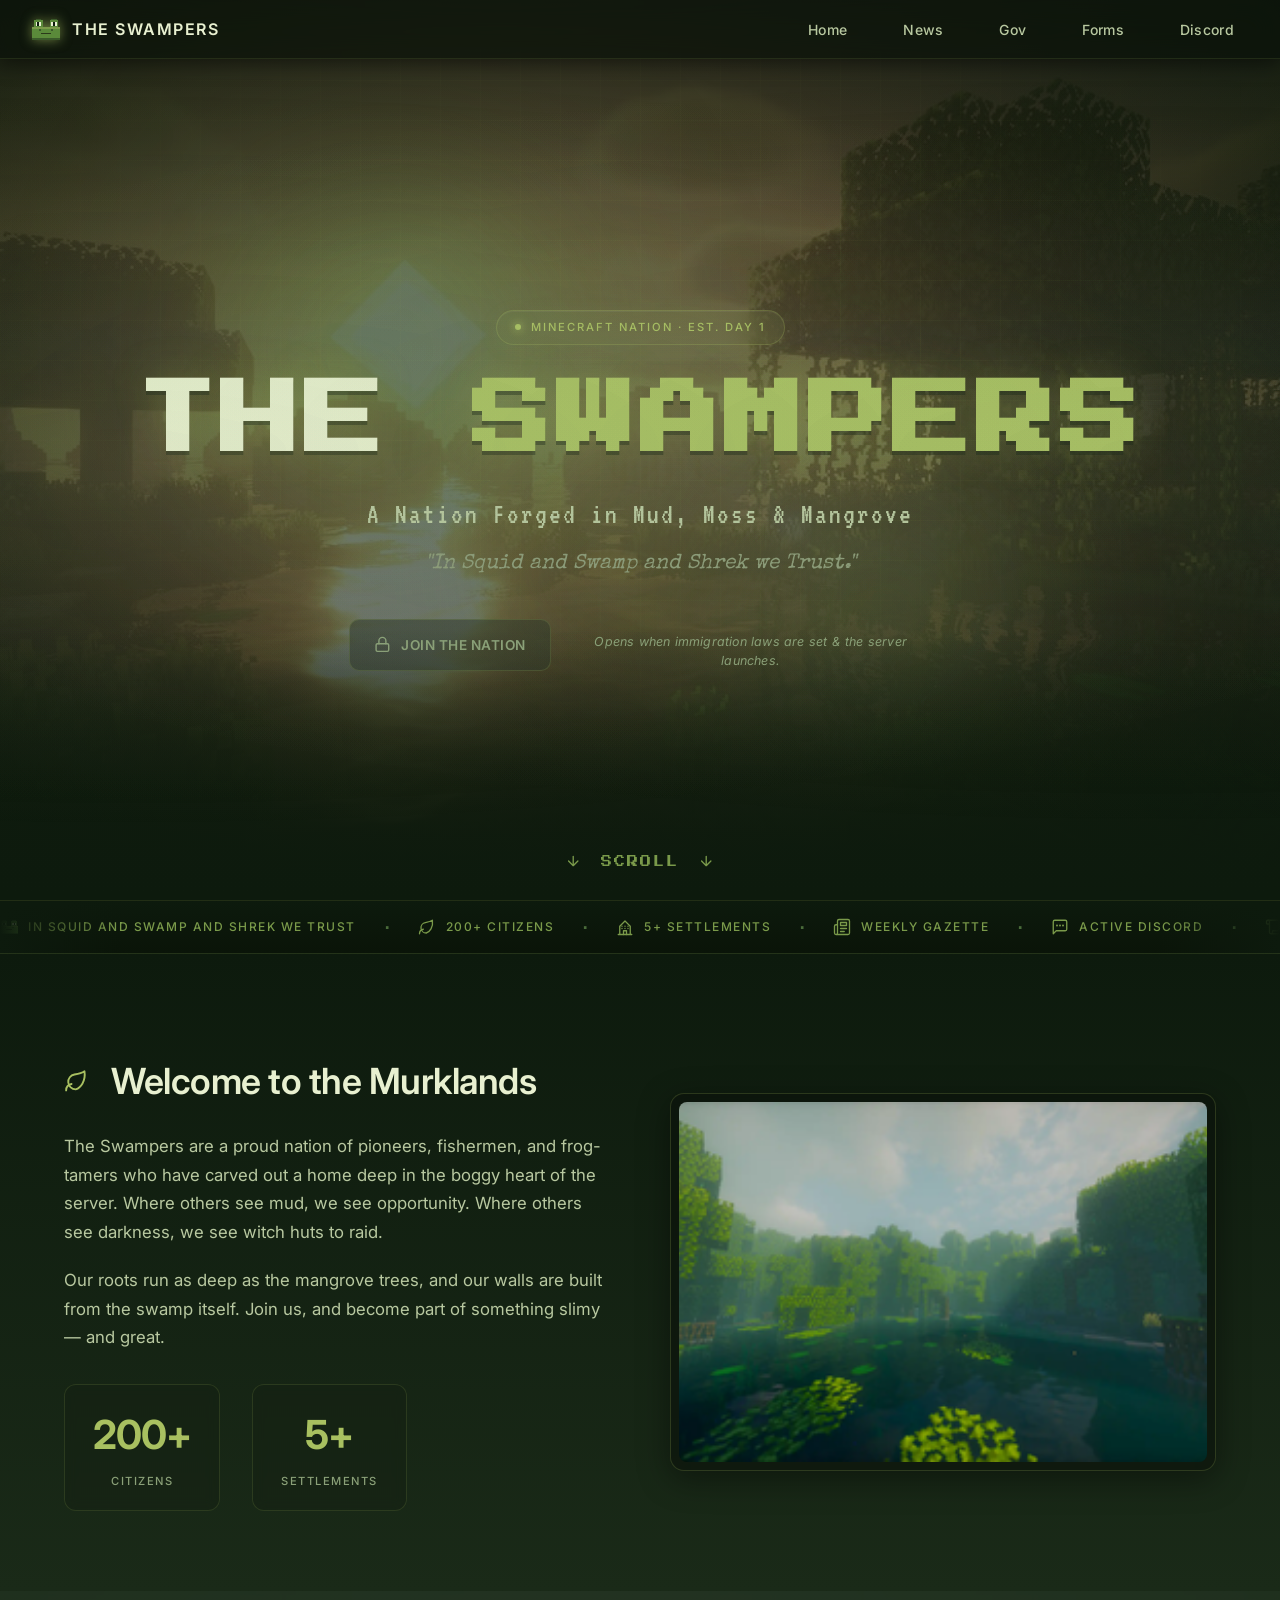
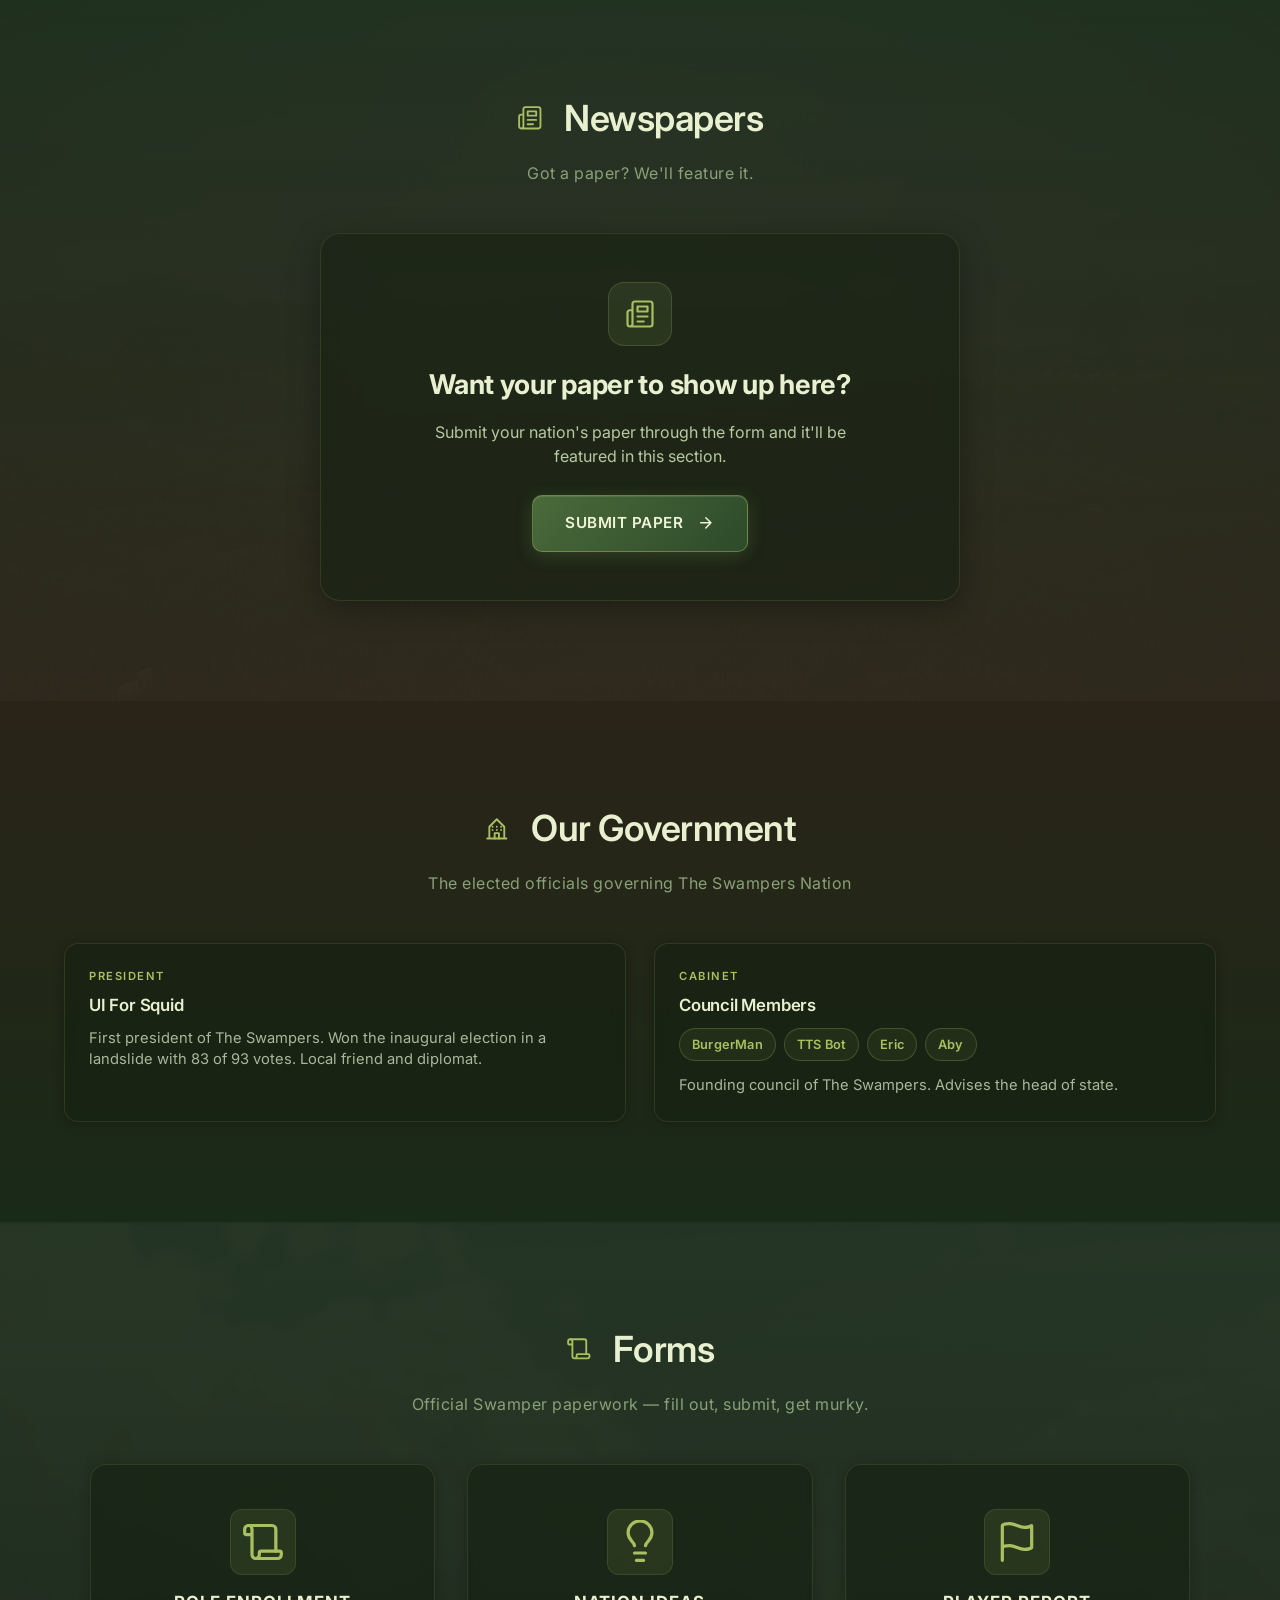
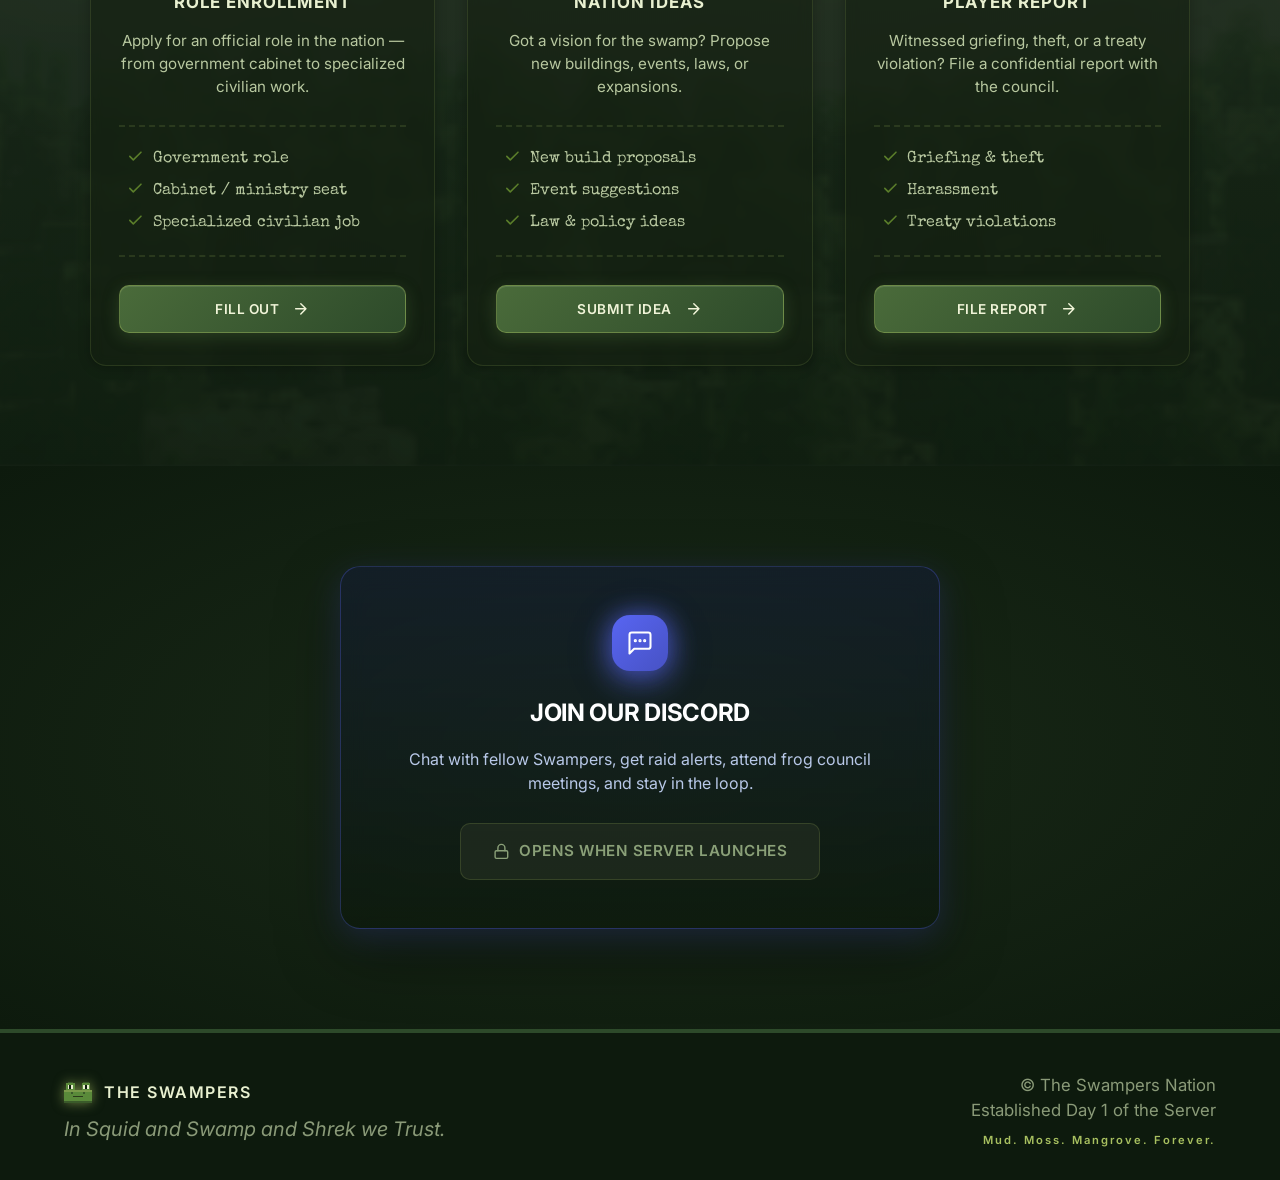
==== commit d3d9b4da: "Add files via upload" ====
--- a/index.html
+++ b/index.html
@@ -141,7 +141,15 @@
       <p class="hero-sub">A Nation Forged in Mud, Moss &amp; Mangrove</p>
       <p class="hero-tag">"In Squid and Swamp and Shrek we Trust."</p>
       <div class="hero-btns">
-        <a href="https://discord.gg/JtQ8c9pxyg" target="_blank" rel="noopener" class="btn btn-primary">JOIN THE NATION</a>
+        <!-- When server launches, restore href: https://discord.gg/JCM2B7ue4E -->
+        <a class="btn btn-primary btn-disabled" aria-disabled="true" tabindex="-1">
+          <svg class="icon-lock" viewBox="0 0 24 24" fill="none" stroke="currentColor" stroke-width="2" stroke-linecap="round" stroke-linejoin="round">
+            <rect x="3" y="11" width="18" height="11" rx="2" ry="2"/>
+            <path d="M7 11V7a5 5 0 0 1 10 0v4"/>
+          </svg>
+          JOIN THE NATION
+        </a>
+        <p class="hero-locked-note">Opens when immigration laws are set &amp; the server launches.</p>
       </div>
     </div>
     <div class="hero-scroll">
@@ -215,61 +223,18 @@
         <svg class="icon-title" viewBox="0 0 24 24"><use href="#i-newspaper"/></svg>
         Newspapers
       </h2>
-      <p class="section-sub">Dispatches from across the server &mdash; The Swampers and allied nations.</p>
-      <p class="news-disclaimer">* please note that these are not the latest newspapers</p>
-
-      <div class="papers-grid">
-
-        <a class="paper-card paper-card--ours" href="slimey-times.png">
-          <div class="paper-card-img" style="background-image: url('slimey-times.png');"></div>
-          <div class="paper-card-meta">
-            <div class="paper-card-badge">OURS</div>
-            <div class="paper-card-name">The Slimey Times</div>
-          </div>
+      <p class="section-sub">Got a paper? We'll feature it.</p>
+
+      <div class="news-cta">
+        <div class="news-cta-icon">
+          <svg viewBox="0 0 24 24"><use href="#i-newspaper"/></svg>
+        </div>
+        <h3 class="news-cta-title">Want your paper to show up here?</h3>
+        <p class="news-cta-desc">Submit your nation's paper through the form and it'll be featured in this section.</p>
+        <a href="https://forms.gle/evd3j6DqZv7u6Ley9" target="_blank" rel="noopener" class="btn btn-primary btn-large">
+          SUBMIT PAPER
+          <svg class="icon-arrow" viewBox="0 0 24 24"><use href="#i-arrow-right"/></svg>
         </a>
-
-        <a class="paper-card" href="cherry-bomb.png">
-          <div class="paper-card-img" style="background-image: url('cherry-bomb.png');"></div>
-          <div class="paper-card-meta">
-            <div class="paper-card-name">The Daily Cherry-Bomb</div>
-          </div>
-        </a>
-
-        <a class="paper-card" href="icy-news.png">
-          <div class="paper-card-img" style="background-image: url('icy-news.png');"></div>
-          <div class="paper-card-meta">
-            <div class="paper-card-name">Icy News</div>
-          </div>
-        </a>
-
-        <a class="paper-card" href="cactus-news.png">
-          <div class="paper-card-img" style="background-image: url('cactus-news.png');"></div>
-          <div class="paper-card-meta">
-            <div class="paper-card-name">Cactus News Network</div>
-          </div>
-        </a>
-
-        <a class="paper-card" href="emerald-report.png">
-          <div class="paper-card-img" style="background-image: url('emerald-report.png');"></div>
-          <div class="paper-card-meta">
-            <div class="paper-card-name">The Emerald Report</div>
-          </div>
-        </a>
-
-        <a class="paper-card" href="glacial-press.png">
-          <div class="paper-card-img" style="background-image: url('glacial-press.png');"></div>
-          <div class="paper-card-meta">
-            <div class="paper-card-name">Glacial Press</div>
-          </div>
-        </a>
-
-        <a class="paper-card" href="fatui-announcement.png">
-          <div class="paper-card-img" style="background-image: url('fatui-announcement.png');"></div>
-          <div class="paper-card-meta">
-            <div class="paper-card-name">Fatui Announcement</div>
-          </div>
-        </a>
-
       </div>
     </div>
   </section>
@@ -293,23 +258,17 @@
           </div>
         </div>
 
-        <a class="gov-card gov-card--open" href="https://forms.gle/JLR2vx3ZUDLES3Sq7" target="_blank" rel="noopener">
-          <div class="gov-info">
-            <div class="gov-role">VICE PRESIDENT</div>
-            <div class="gov-name">Spot Open</div>
-            <p class="gov-desc">This position is currently vacant. Click to apply via the role enrollment form.</p>
-            <span class="gov-cta">
-              Apply for role
-              <svg class="icon-arrow" viewBox="0 0 24 24"><use href="#i-arrow-right"/></svg>
-            </span>
-          </div>
-        </a>
-
         <div class="gov-card">
           <div class="gov-info">
             <div class="gov-role">CABINET</div>
-            <div class="gov-name">BurgerMan</div>
-            <p class="gov-desc">Founding member of The Swampers. Currently serving in the cabinet.</p>
+            <div class="gov-name">Council Members</div>
+            <ul class="gov-members">
+              <li>BurgerMan</li>
+              <li>TTS Bot</li>
+              <li>Eric</li>
+              <li>Aby</li>
+            </ul>
+            <p class="gov-desc">Founding council of The Swampers. Advises the head of state.</p>
           </div>
         </div>
 
@@ -385,9 +344,13 @@
         <svg class="discord-icon" viewBox="0 0 24 24"><use href="#i-chat"/></svg>
         <h2>JOIN OUR DISCORD</h2>
         <p>Chat with fellow Swampers, get raid alerts, attend frog council meetings, and stay in the loop.</p>
-        <a href="https://discord.gg/JtQ8c9pxyg" target="_blank" rel="noopener" class="btn btn-discord">
-          CLICK TO JOIN
-          <svg class="icon-arrow" viewBox="0 0 24 24"><use href="#i-arrow-right"/></svg>
+        <!-- When server launches, restore href: https://discord.gg/JCM2B7ue4E -->
+        <a class="btn btn-discord btn-disabled" aria-disabled="true" tabindex="-1">
+          <svg class="icon-lock" viewBox="0 0 24 24" fill="none" stroke="currentColor" stroke-width="2" stroke-linecap="round" stroke-linejoin="round">
+            <rect x="3" y="11" width="18" height="11" rx="2" ry="2"/>
+            <path d="M7 11V7a5 5 0 0 1 10 0v4"/>
+          </svg>
+          OPENS WHEN SERVER LAUNCHES
         </a>
       </div>
     </div>
--- a/styles.css
+++ b/styles.css
@@ -1534,7 +1534,69 @@
 body.modal-open { overflow: hidden; }
 
 /* ============================================
-   NEWSPAPERS GRID
+   NEWS CTA (submit your newspaper)
+   ============================================ */
+.news-cta {
+  max-width: 640px;
+  margin: 48px auto 0;
+  padding: 48px 36px;
+  background: rgba(20, 32, 18, 0.55);
+  border: 1px solid rgba(168, 192, 96, 0.15);
+  border-radius: 20px;
+  backdrop-filter: blur(8px);
+  display: flex;
+  flex-direction: column;
+  align-items: center;
+  text-align: center;
+  gap: 18px;
+  box-shadow: 0 8px 32px rgba(0,0,0,0.3);
+  transition: border-color 0.25s ease, transform 0.25s ease;
+}
+
+.news-cta:hover {
+  border-color: rgba(168, 192, 96, 0.3);
+}
+
+.news-cta-icon {
+  width: 64px;
+  height: 64px;
+  display: flex;
+  align-items: center;
+  justify-content: center;
+  background: rgba(168, 192, 96, 0.1);
+  border: 1px solid rgba(168, 192, 96, 0.2);
+  border-radius: 16px;
+  color: var(--swamp-glow);
+  margin-bottom: 4px;
+}
+
+.news-cta-icon svg {
+  width: 30px;
+  height: 30px;
+}
+
+.news-cta-title {
+  font-family: 'Inter', system-ui, sans-serif;
+  font-size: clamp(1.3rem, 3vw, 1.7rem);
+  font-weight: 700;
+  letter-spacing: -0.3px;
+  color: #e8f0d0;
+  line-height: 1.25;
+  max-width: 460px;
+}
+
+.news-cta-desc {
+  font-family: 'Inter', system-ui, sans-serif;
+  font-size: 1rem;
+  font-weight: 400;
+  color: #b8c8a0;
+  line-height: 1.55;
+  max-width: 440px;
+  margin-bottom: 8px;
+}
+
+/* ============================================
+   NEWSPAPERS GRID (legacy - hidden when no .papers-grid)
    ============================================ */
 .news-disclaimer {
   text-align: center;
@@ -1944,6 +2006,29 @@
 .gov-cta .icon-arrow {
   width: 0.95rem;
   height: 0.95rem;
+}
+
+.gov-members {
+  list-style: none;
+  display: flex;
+  flex-wrap: wrap;
+  gap: 8px;
+  margin: 4px 0 14px;
+  padding: 0;
+}
+
+.gov-members li {
+  display: inline-flex;
+  align-items: center;
+  padding: 6px 12px;
+  font-family: 'Inter', system-ui, sans-serif;
+  font-size: 0.8rem;
+  font-weight: 600;
+  color: var(--swamp-glow);
+  background: rgba(168, 192, 96, 0.08);
+  border: 1px solid rgba(168, 192, 96, 0.25);
+  border-radius: 999px;
+  letter-spacing: 0.2px;
 }
 
 .gov-card::before {
@@ -2122,3 +2207,45 @@
   .form-desc { min-height: auto; }
   .gov-card { flex-direction: column; align-items: center; text-align: center; }
 }
+
+/* ============================================
+   DISABLED BUTTONS (Discord locked until launch)
+   ============================================ */
+.btn-disabled {
+  display: inline-flex !important;
+  align-items: center;
+  gap: 10px;
+  background: rgba(40, 50, 38, 0.55) !important;
+  background-image: none !important;
+  border-color: rgba(168, 192, 96, 0.18) !important;
+  color: #8aa078 !important;
+  cursor: not-allowed !important;
+  box-shadow: none !important;
+  pointer-events: none;
+  user-select: none;
+}
+
+.btn-disabled:hover,
+.btn-disabled:focus {
+  background: rgba(40, 50, 38, 0.55) !important;
+  border-color: rgba(168, 192, 96, 0.18) !important;
+  transform: none !important;
+  box-shadow: none !important;
+}
+
+.icon-lock {
+  width: 1.05rem;
+  height: 1.05rem;
+  flex-shrink: 0;
+  color: currentColor;
+}
+
+.hero-locked-note {
+  margin-top: 14px;
+  font-family: 'Inter', system-ui, sans-serif;
+  font-size: 0.78rem;
+  font-style: italic;
+  color: #8aa078;
+  letter-spacing: 0.2px;
+  max-width: 360px;
+}
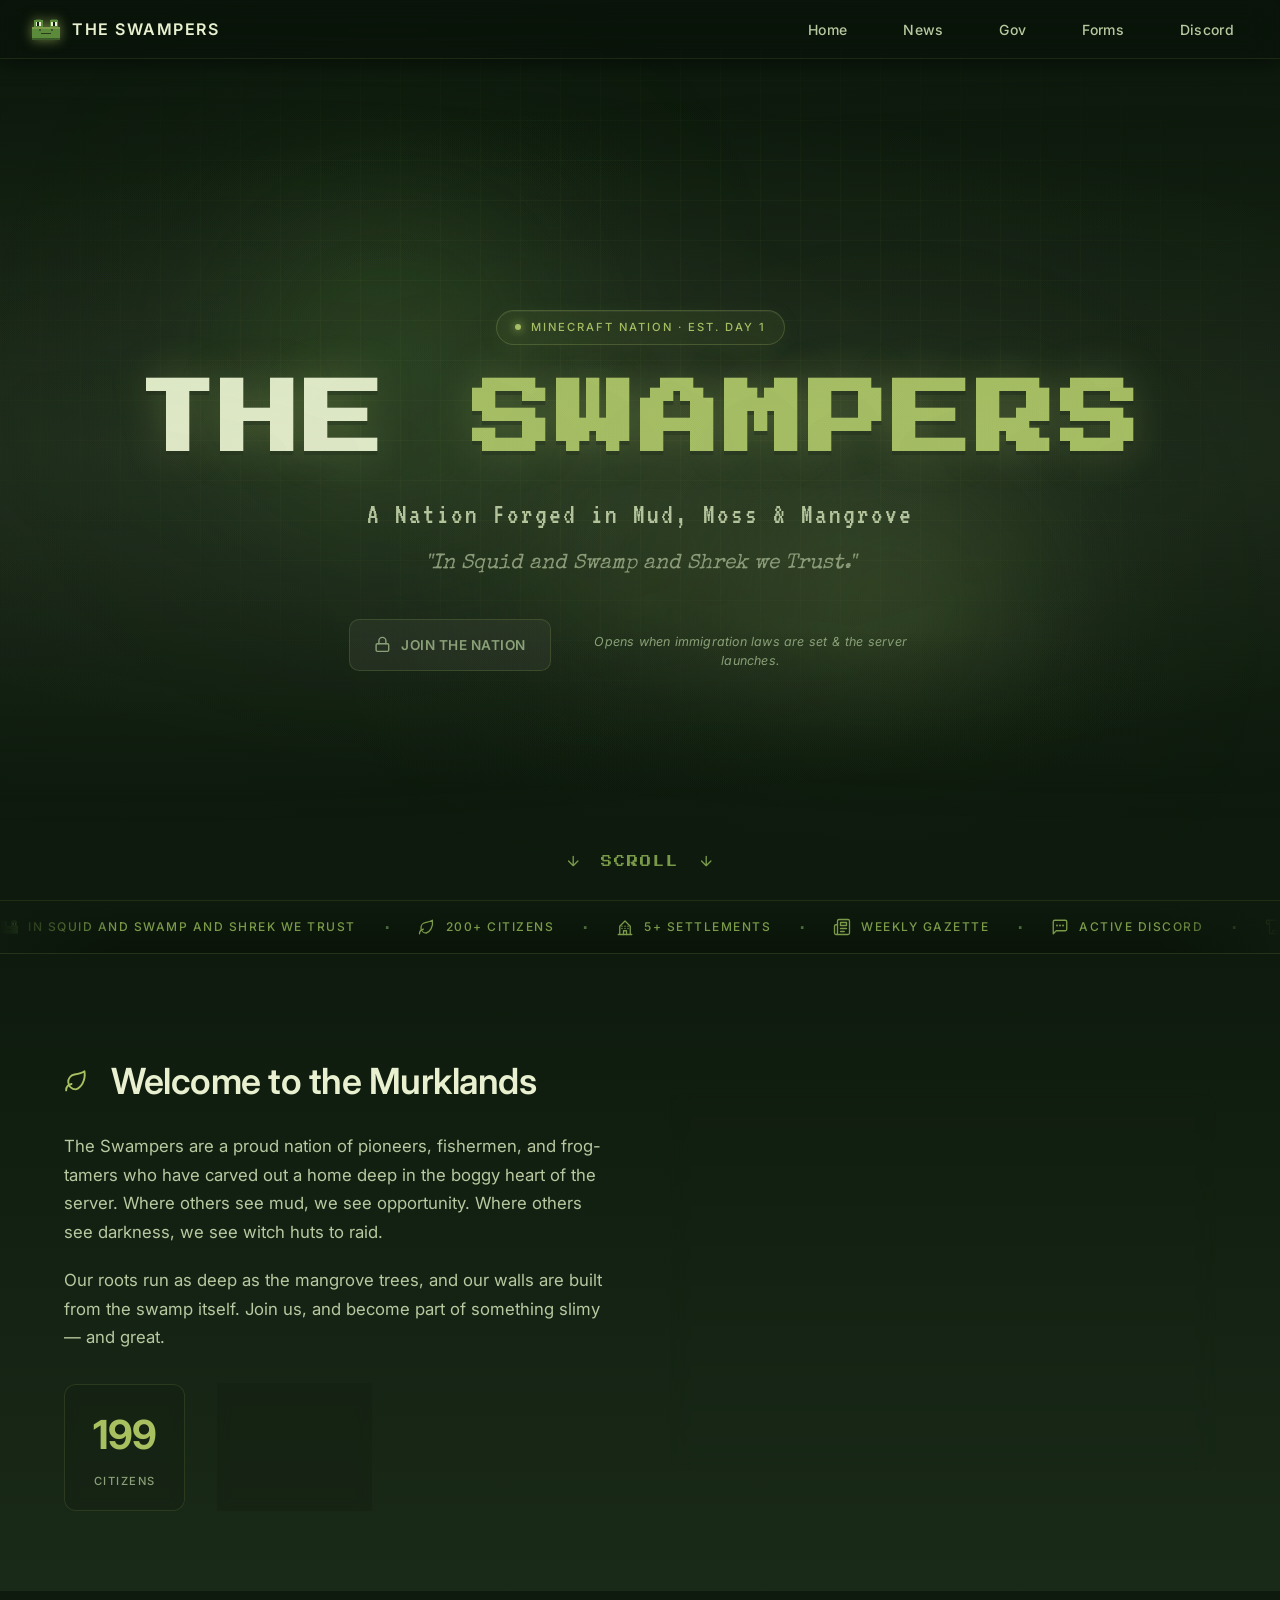
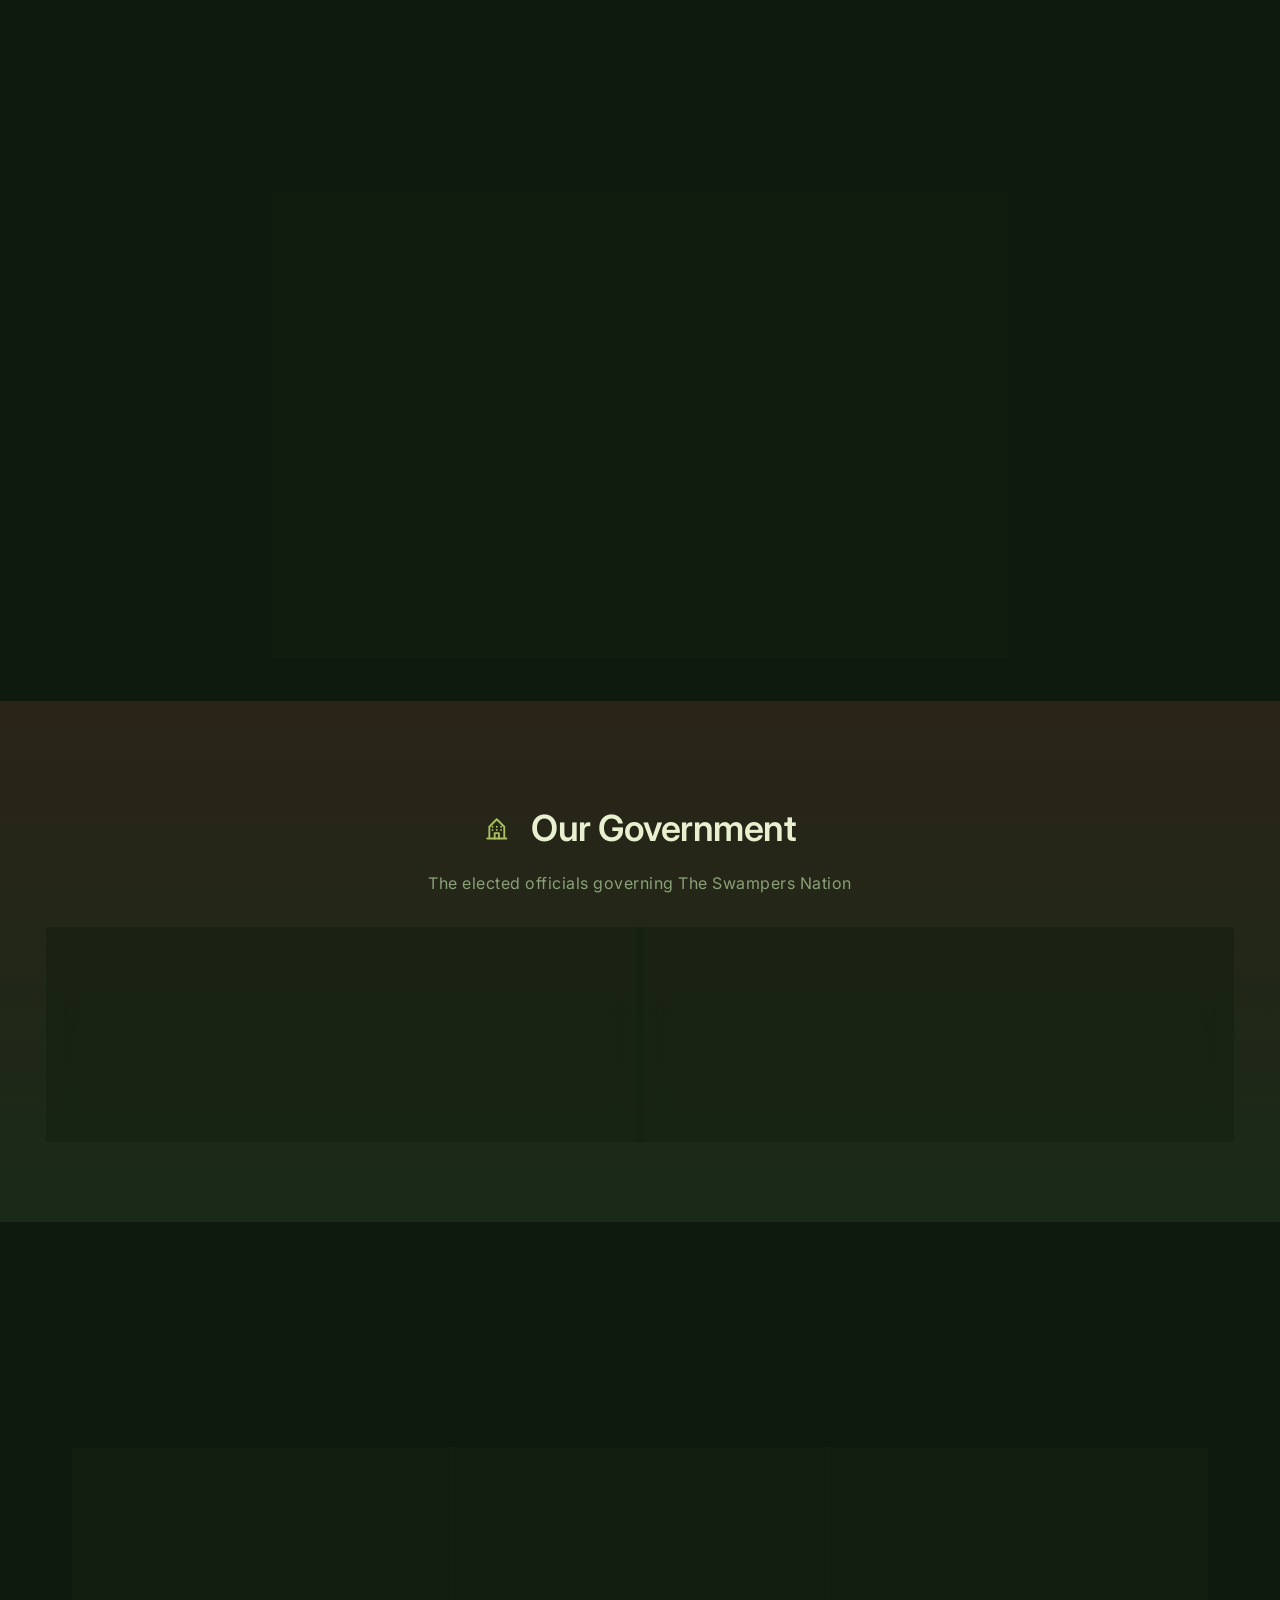
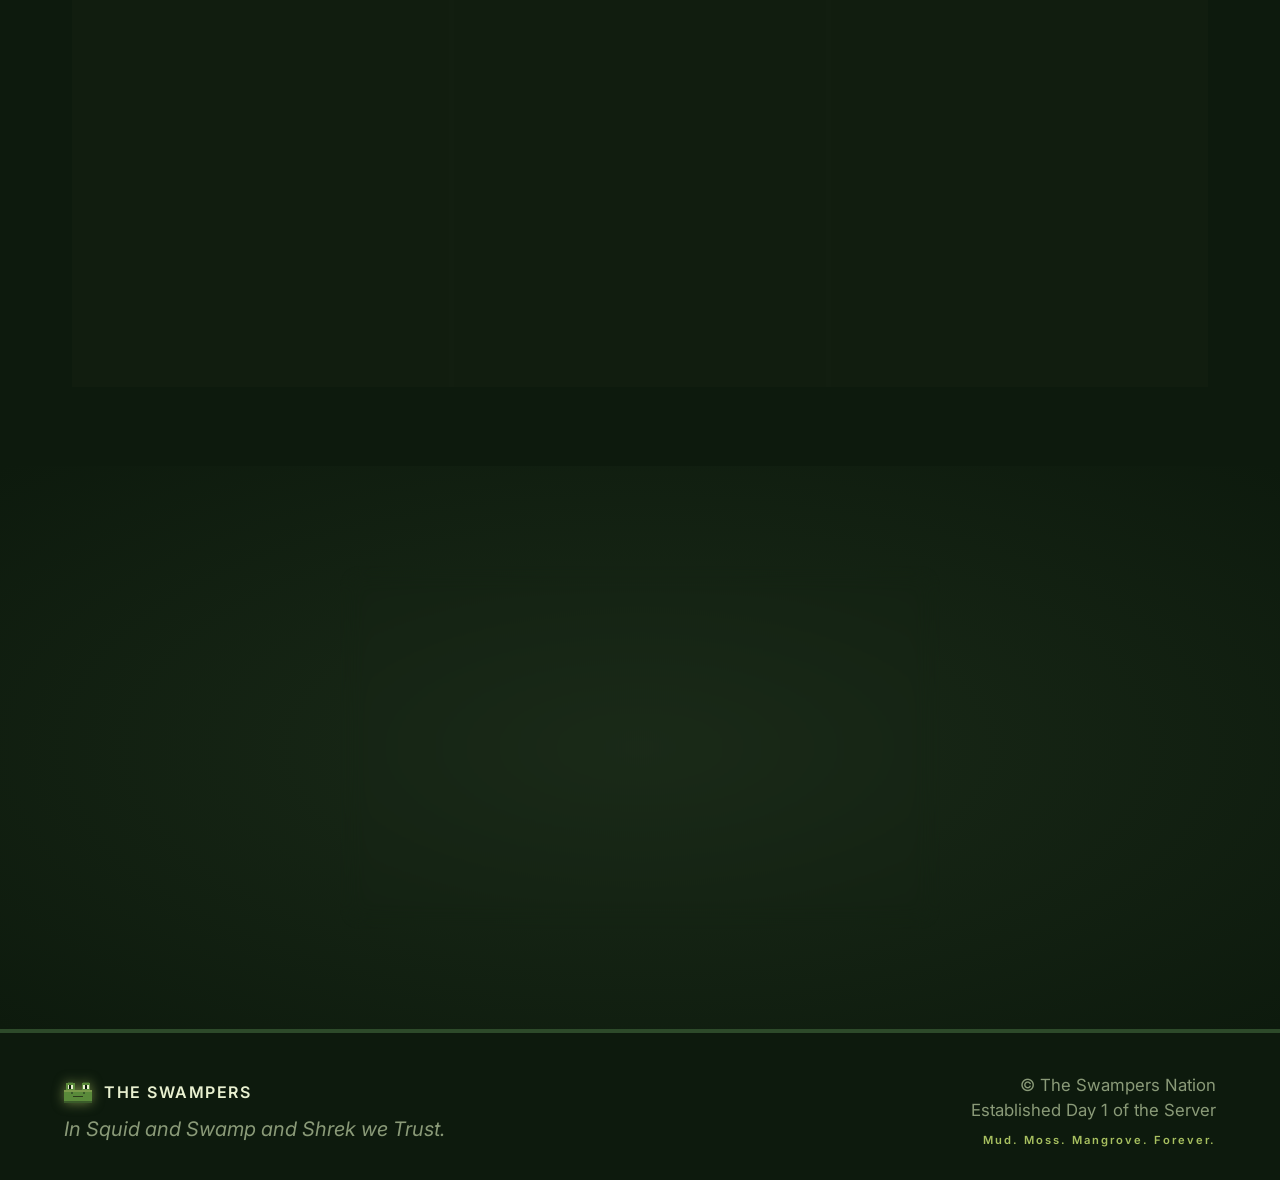
==== commit 7231894c: "Add files via upload" ====
--- a/index.html
+++ b/index.html
@@ -208,7 +208,7 @@
         </div>
         <div class="about-img">
           <div class="frame">
-            <img class="frame-inner" src="swamp-water.webp" alt="Minecraft swamp at sunset with reflected water" loading="lazy" />
+            <img class="frame-inner" src="images/swamp-water.webp" alt="Minecraft swamp at sunset with reflected water" loading="lazy" />
           </div>
         </div>
       </div>
@@ -217,7 +217,7 @@
 
   <!-- NEWSPAPERS -->
   <section id="news" class="news">
-    <div class="section-bg" style="background-image: url('swamp-foggy.jpeg');"></div>
+    <div class="section-bg" style="background-image: url('images/swamp-foggy.jpeg');"></div>
     <div class="container">
       <h2 class="section-title">
         <svg class="icon-title" viewBox="0 0 24 24"><use href="#i-newspaper"/></svg>
@@ -278,7 +278,7 @@
 
   <!-- FORMS -->
   <section id="forms" class="forms">
-    <div class="section-bg" style="background-image: url('swamp-forest.webp');"></div>
+    <div class="section-bg" style="background-image: url('images/swamp-forest.webp');"></div>
     <div class="container">
       <h2 class="section-title">
         <svg class="icon-title" viewBox="0 0 24 24"><use href="#i-scroll"/></svg>
--- a/styles.css
+++ b/styles.css
@@ -1147,7 +1147,7 @@
 .hero-image {
   position: absolute;
   inset: 0;
-  background-image: url('hero-swamp.jpeg');
+  background-image: url('images/hero-swamp.jpeg');
   background-size: cover;
   background-position: center;
   z-index: 0;
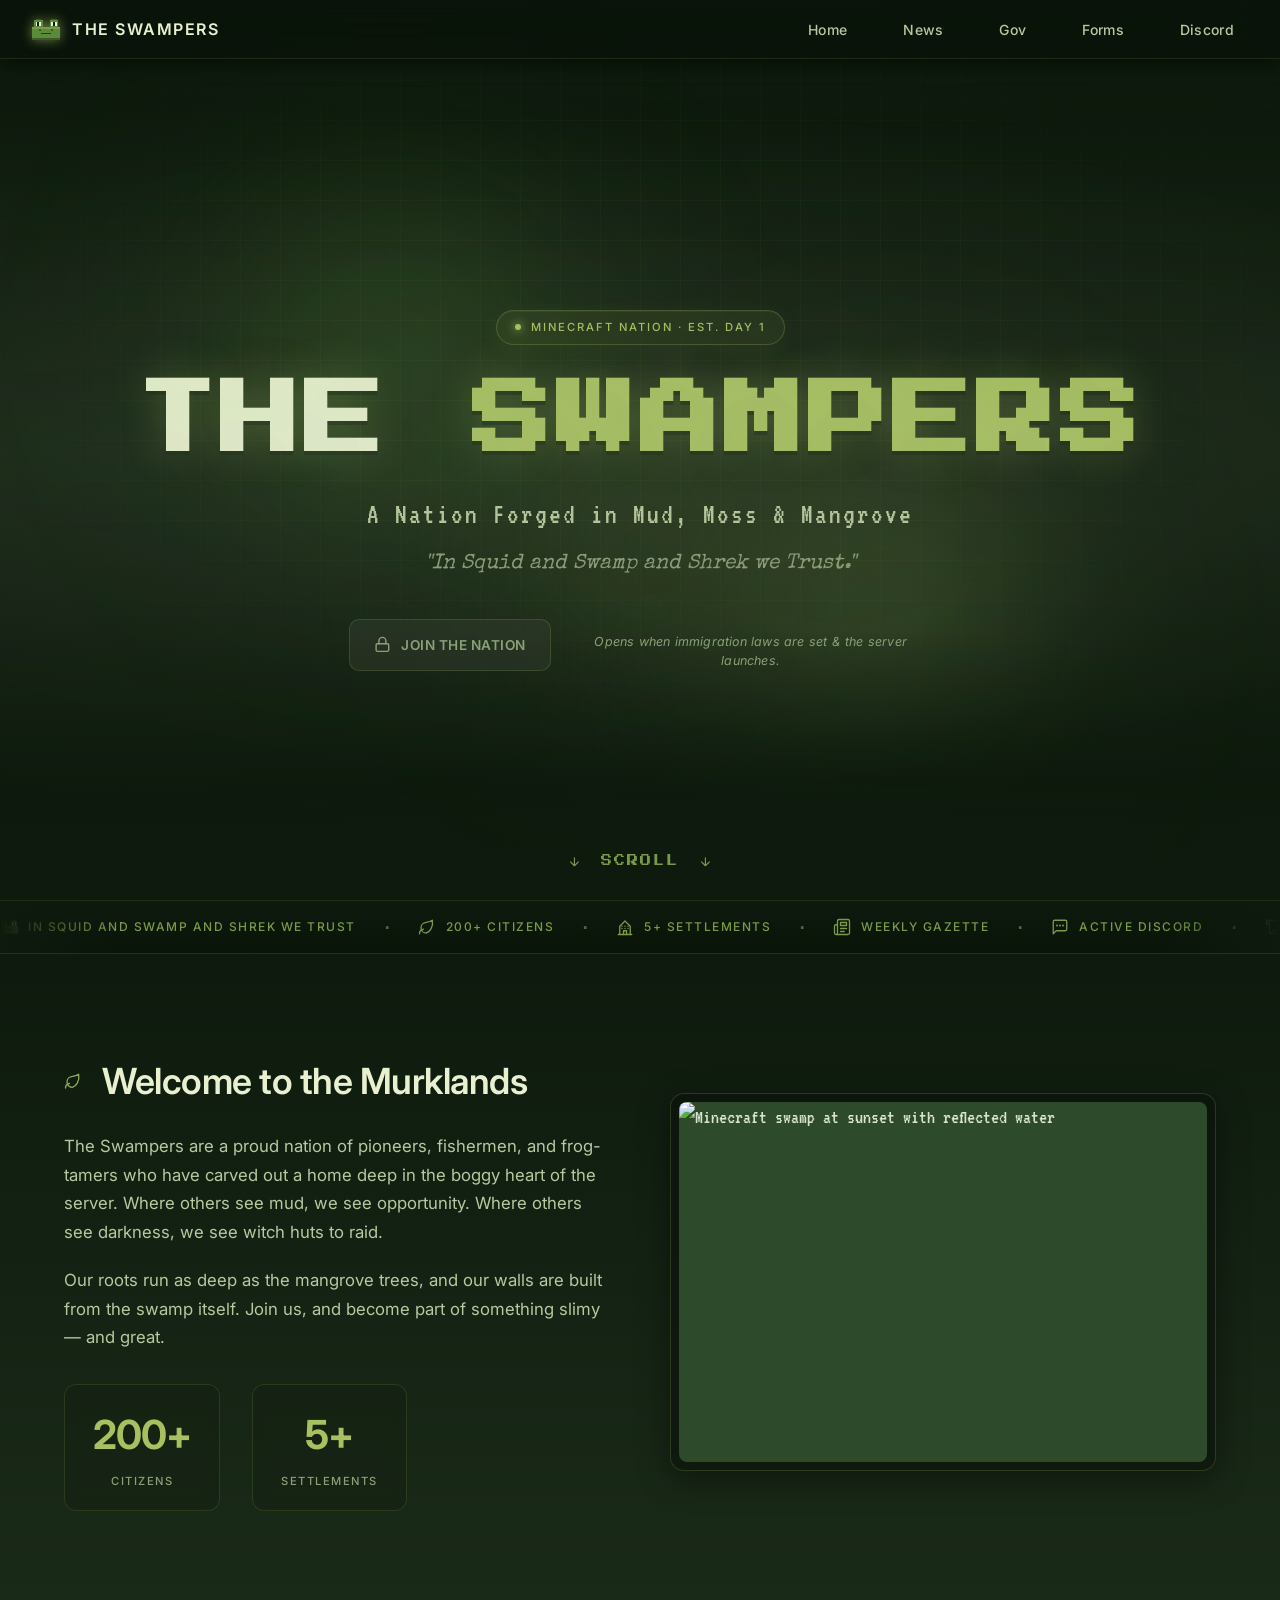
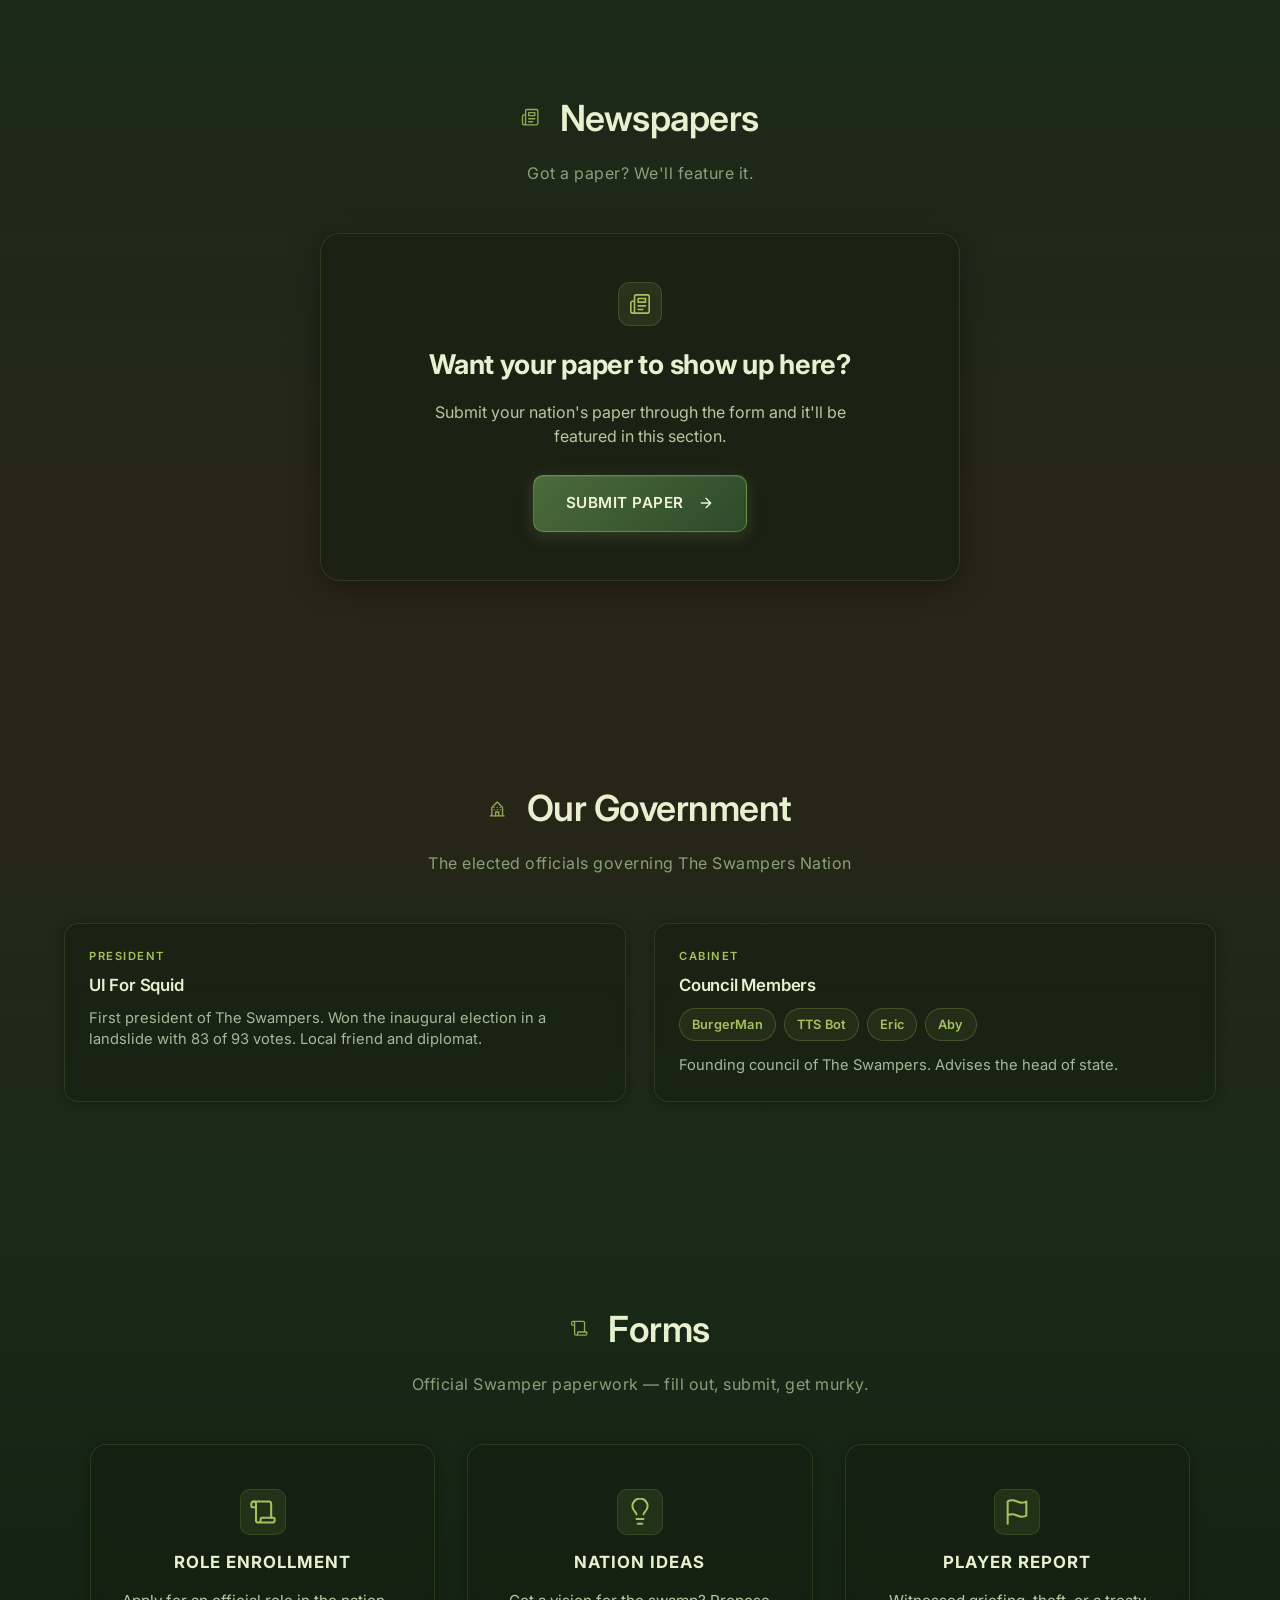
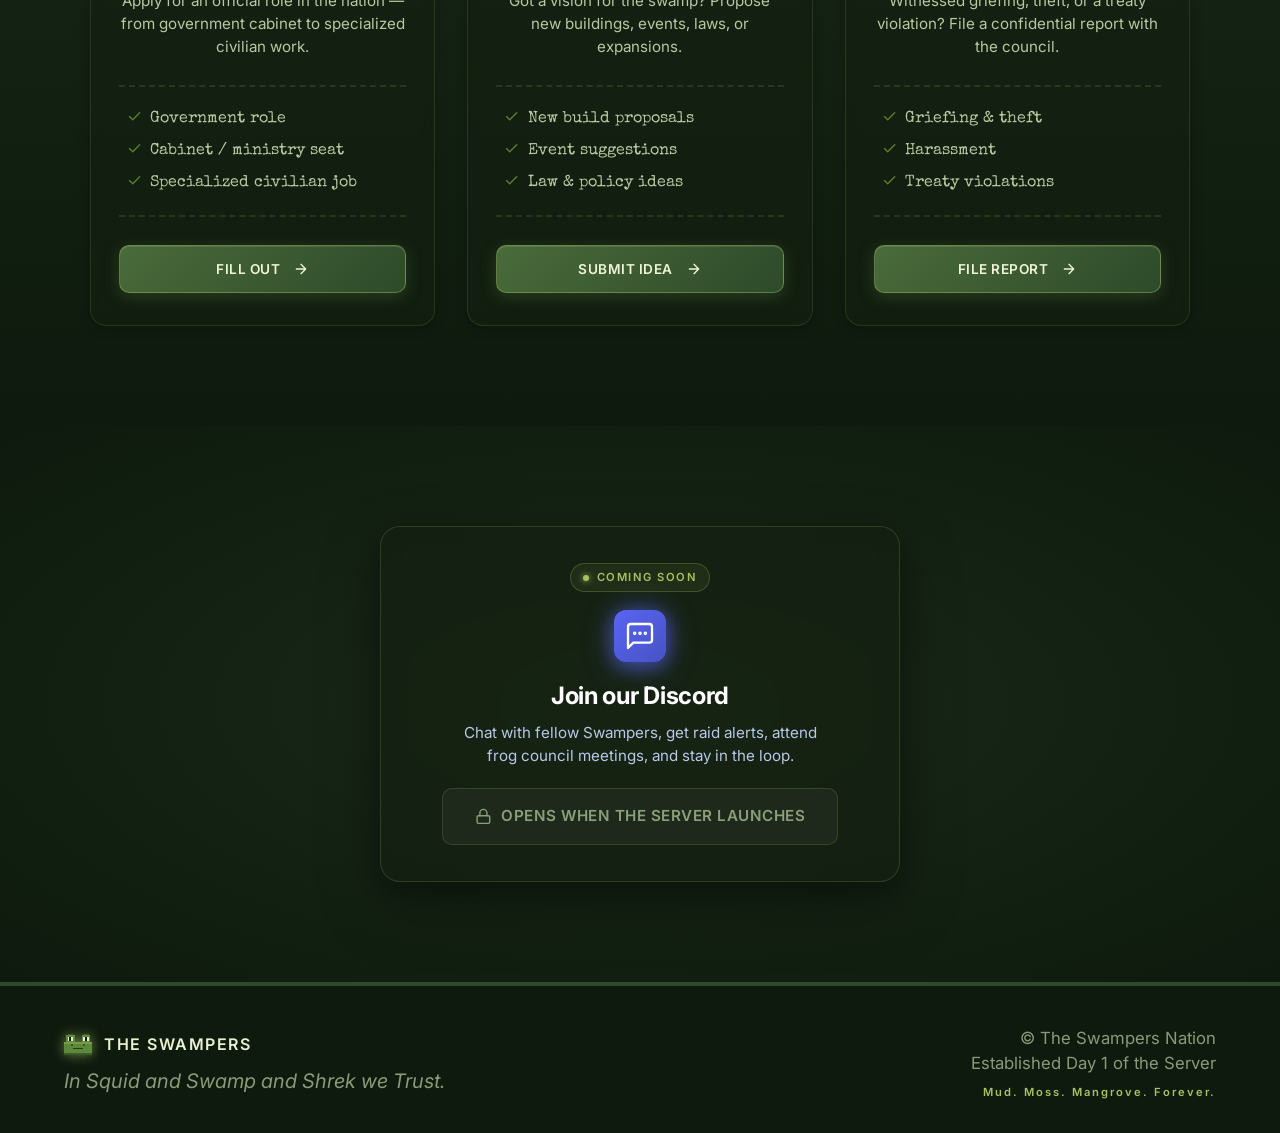
==== commit 2e2c4894: "Add files via upload" ====
--- a/index.html
+++ b/index.html
@@ -341,8 +341,12 @@
   <section id="discord" class="discord">
     <div class="container">
       <div class="discord-card">
+        <div class="discord-status">
+          <span class="discord-status-dot"></span>
+          Coming soon
+        </div>
         <svg class="discord-icon" viewBox="0 0 24 24"><use href="#i-chat"/></svg>
-        <h2>JOIN OUR DISCORD</h2>
+        <h2>Join our Discord</h2>
         <p>Chat with fellow Swampers, get raid alerts, attend frog council meetings, and stay in the loop.</p>
         <!-- When server launches, restore href: https://discord.gg/JCM2B7ue4E -->
         <a class="btn btn-discord btn-disabled" aria-disabled="true" tabindex="-1">
@@ -350,7 +354,7 @@
             <rect x="3" y="11" width="18" height="11" rx="2" ry="2"/>
             <path d="M7 11V7a5 5 0 0 1 10 0v4"/>
           </svg>
-          OPENS WHEN SERVER LAUNCHES
+          Opens when the server launches
         </a>
       </div>
     </div>
--- a/styles.css
+++ b/styles.css
@@ -1558,21 +1558,21 @@
 }
 
 .news-cta-icon {
-  width: 64px;
-  height: 64px;
+  width: 44px;
+  height: 44px;
   display: flex;
   align-items: center;
   justify-content: center;
   background: rgba(168, 192, 96, 0.1);
   border: 1px solid rgba(168, 192, 96, 0.2);
-  border-radius: 16px;
+  border-radius: 12px;
   color: var(--swamp-glow);
   margin-bottom: 4px;
 }
 
 .news-cta-icon svg {
-  width: 30px;
-  height: 30px;
+  width: 22px;
+  height: 22px;
 }
 
 .news-cta-title {
@@ -1702,64 +1702,69 @@
 
 /* Modern icon defaults — round, scale, color */
 .icon-title {
-  width: 1.6rem !important;
-  height: 1.6rem !important;
+  width: 1.15rem !important;
+  height: 1.15rem !important;
   image-rendering: auto !important;
   shape-rendering: auto !important;
-  vertical-align: -0.35rem !important;
-  margin-right: 0.6rem !important;
+  vertical-align: -0.18rem !important;
+  margin-right: 0.5rem !important;
   filter: none !important;
   color: var(--swamp-glow);
   stroke-width: 1.75;
+  opacity: 0.85;
 }
 
 .icon-check {
-  width: 1.05rem !important;
-  height: 1.05rem !important;
+  width: 0.95rem !important;
+  height: 0.95rem !important;
+  image-rendering: auto !important;
+  shape-rendering: auto !important;
+  vertical-align: -0.15rem !important;
+  margin-right: 0.5rem !important;
+}
+
+.icon-arrow {
+  width: 1rem !important;
+  height: 1rem !important;
   image-rendering: auto !important;
   shape-rendering: auto !important;
   vertical-align: -0.18rem !important;
-  margin-right: 0.55rem !important;
-}
-
-.icon-arrow {
-  width: 1.1rem !important;
-  height: 1.1rem !important;
-  image-rendering: auto !important;
-  shape-rendering: auto !important;
-  vertical-align: -0.2rem !important;
   transition: transform 0.2s ease;
 }
 
 .icon-arrow-v {
   image-rendering: auto !important;
   shape-rendering: auto !important;
+  width: 0.85rem;
+  height: 0.85rem;
 }
 
 .form-icon {
-  width: 44px !important;
-  height: 44px !important;
+  width: 28px !important;
+  height: 28px !important;
   image-rendering: auto !important;
   shape-rendering: auto !important;
-  color: #2a4a1a;
+  color: var(--swamp-glow);
   filter: none !important;
-  padding: 10px;
-  background: rgba(90, 138, 58, 0.12);
-  border-radius: 12px;
+  padding: 8px;
+  background: rgba(168, 192, 96, 0.08);
+  border: 1px solid rgba(168, 192, 96, 0.15);
+  border-radius: 10px;
   box-sizing: content-box;
 }
 
 .discord-icon {
-  width: 56px !important;
-  height: 56px !important;
+  width: 32px !important;
+  height: 32px !important;
   image-rendering: auto !important;
   shape-rendering: auto !important;
   color: #ffffff;
-  padding: 14px;
+  padding: 10px;
   background: linear-gradient(135deg, #5865F2 0%, #4752c4 100%);
-  border-radius: 18px;
-  margin: 0 auto 24px !important;
-  box-shadow: 0 8px 32px rgba(88, 101, 242, 0.4);
+  border-radius: 12px;
+  margin: 0 auto 16px !important;
+  box-shadow: 0 6px 18px rgba(88, 101, 242, 0.35);
+  box-sizing: content-box;
 }
 
 .marquee-item svg {
@@ -2145,16 +2150,58 @@
 }
 
 .discord-card {
+  max-width: 520px !important;
   border-radius: 20px !important;
   border-width: 1px !important;
-  border-color: rgba(88, 101, 242, 0.3) !important;
-  box-shadow: 0 8px 32px rgba(88, 101, 242, 0.2), 0 24px 64px rgba(0,0,0,0.4) !important;
-  background: linear-gradient(180deg, rgba(20, 28, 60, 0.5) 0%, rgba(13, 26, 13, 0.8) 100%) !important;
+  border-color: rgba(168, 192, 96, 0.18) !important;
+  padding: 36px 28px !important;
+  box-shadow: 0 8px 32px rgba(0, 0, 0, 0.3), 0 24px 64px rgba(0,0,0,0.25) !important;
+  background: rgba(20, 32, 18, 0.55) !important;
   backdrop-filter: blur(12px);
+  display: flex;
+  flex-direction: column;
+  align-items: center;
+  gap: 0;
 }
 
 .discord-card::before {
   display: none;
+}
+
+.discord-card h2 {
+  margin-bottom: 8px !important;
+}
+
+.discord-card p {
+  margin-bottom: 20px;
+  font-size: 0.95rem !important;
+  max-width: 380px;
+}
+
+.discord-status {
+  display: inline-flex;
+  align-items: center;
+  gap: 8px;
+  padding: 5px 12px;
+  font-family: 'Inter', system-ui, sans-serif;
+  font-size: 0.7rem;
+  font-weight: 600;
+  letter-spacing: 1.5px;
+  text-transform: uppercase;
+  color: var(--swamp-glow);
+  background: rgba(168, 192, 96, 0.08);
+  border: 1px solid rgba(168, 192, 96, 0.25);
+  border-radius: 999px;
+  margin-bottom: 18px;
+}
+
+.discord-status-dot {
+  width: 6px;
+  height: 6px;
+  border-radius: 50%;
+  background: var(--swamp-glow);
+  box-shadow: 0 0 6px var(--swamp-glow);
+  animation: badgePulse 2s ease-in-out infinite;
 }
 
 /* Hero title — keep the pixel feel but reduce shadow harshness */
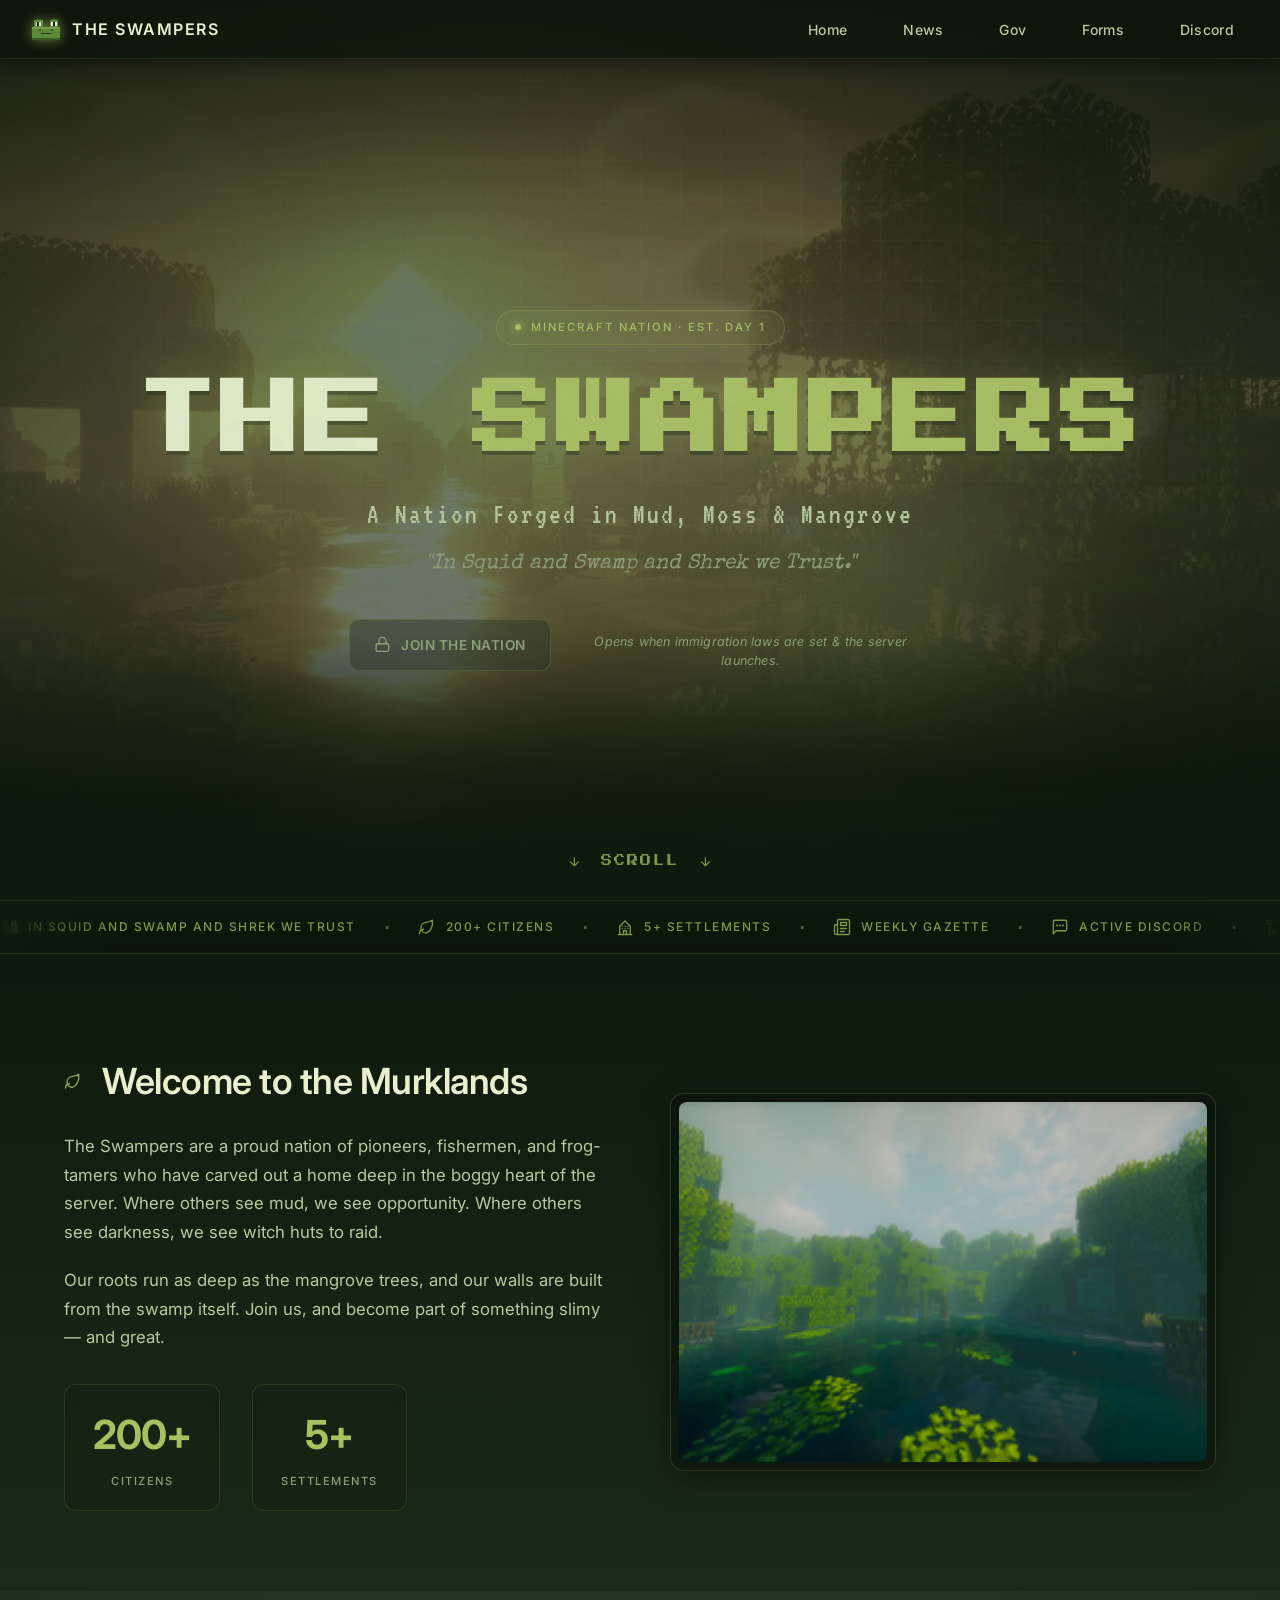
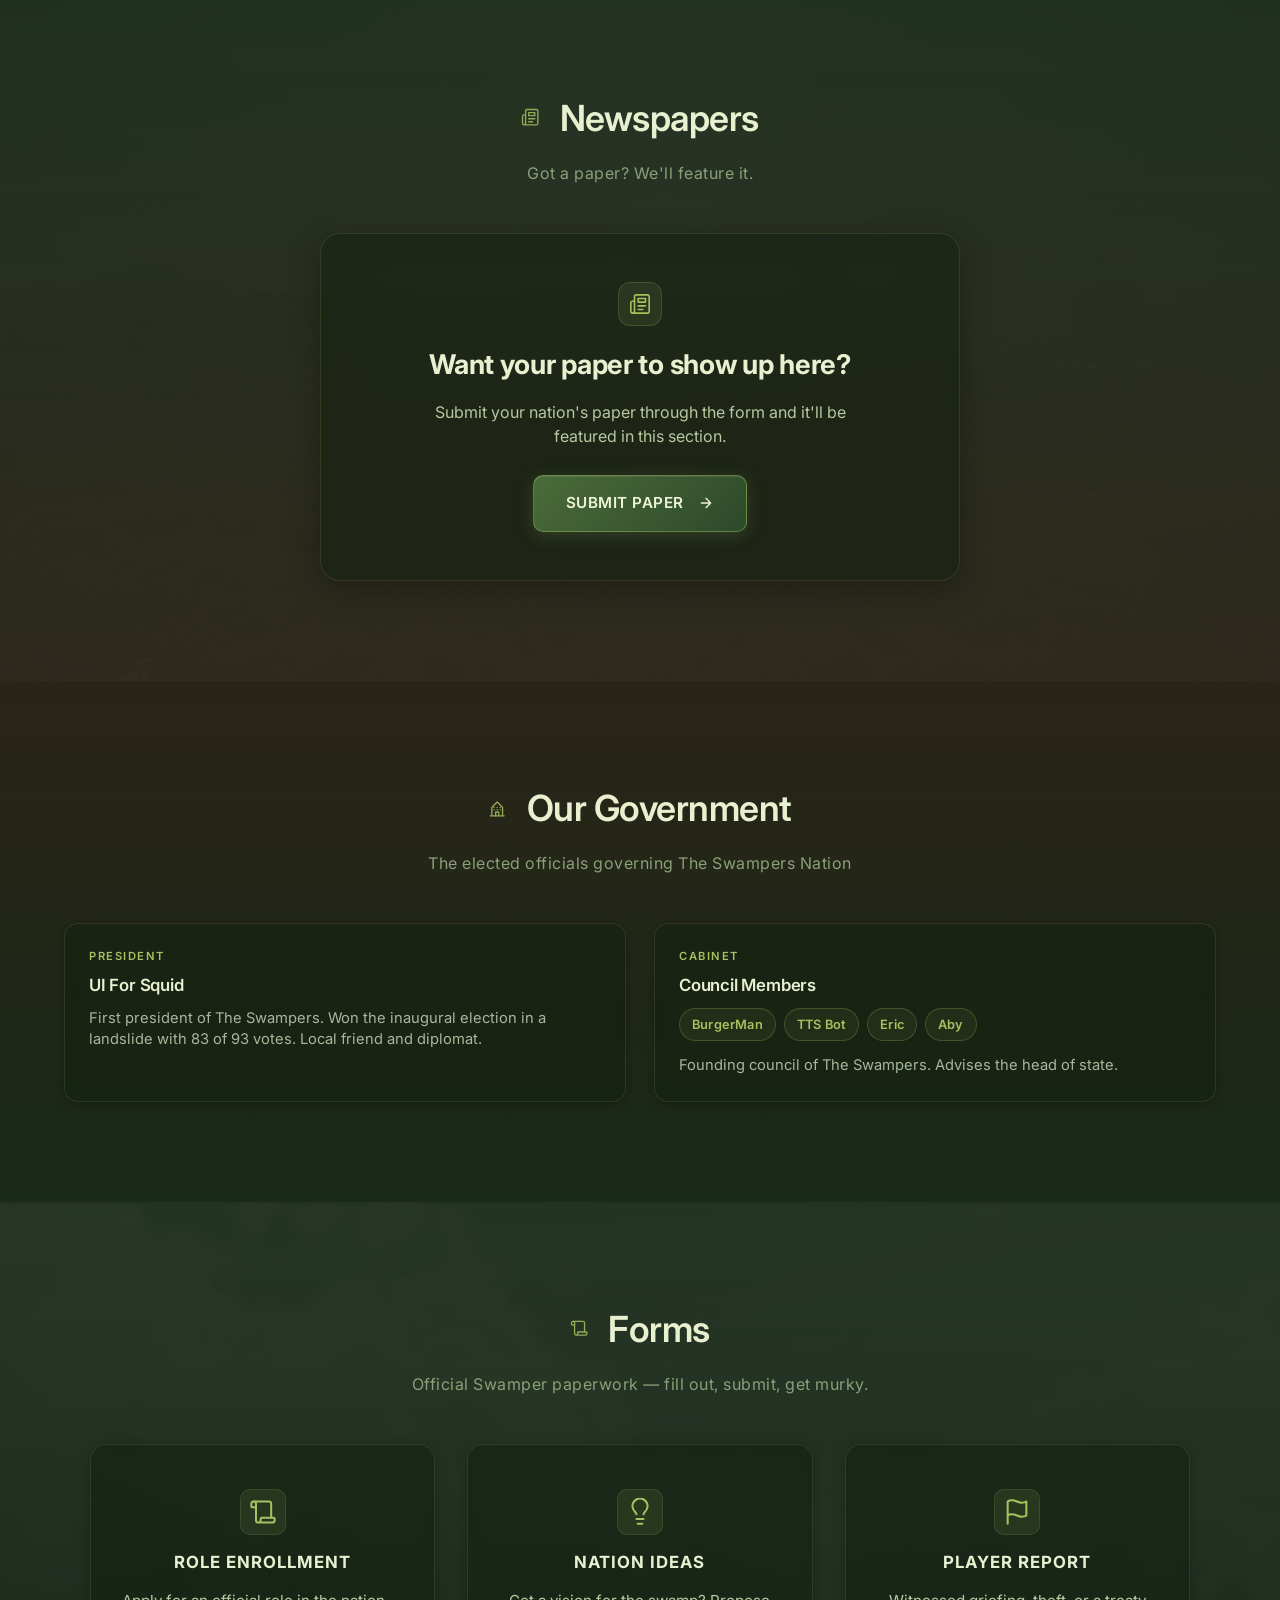
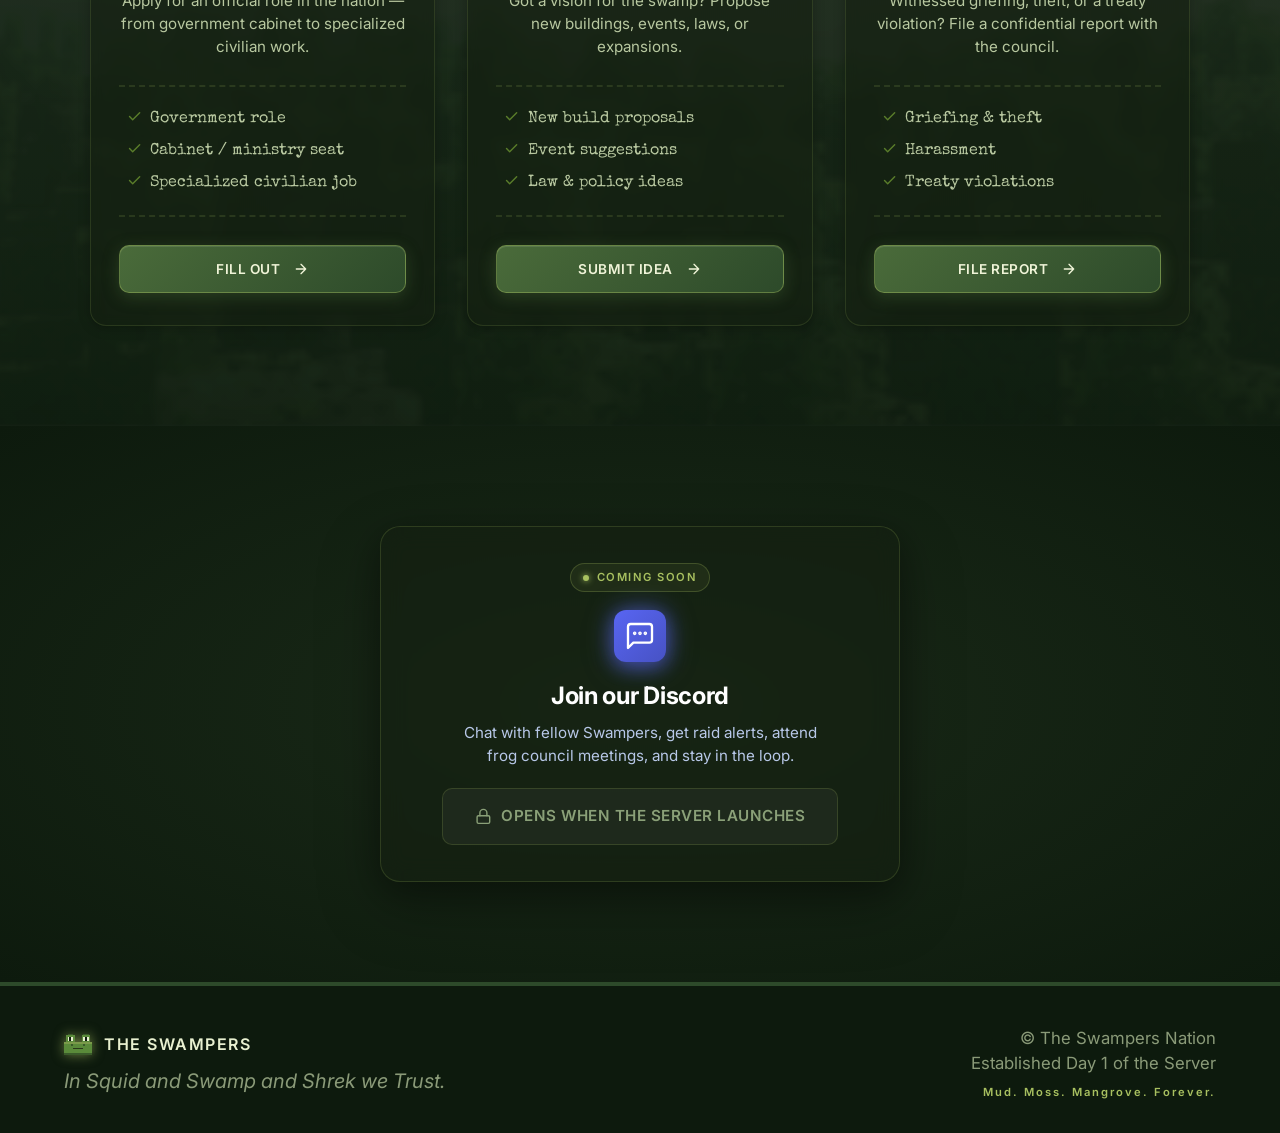
==== commit 709ab9c9: "Add files via upload" ====
--- a/index.html
+++ b/index.html
@@ -208,7 +208,7 @@
         </div>
         <div class="about-img">
           <div class="frame">
-            <img class="frame-inner" src="images/swamp-water.webp" alt="Minecraft swamp at sunset with reflected water" loading="lazy" />
+            <img class="frame-inner" src="swamp-water.webp" alt="Minecraft swamp at sunset with reflected water" loading="lazy" />
           </div>
         </div>
       </div>
@@ -217,7 +217,7 @@
 
   <!-- NEWSPAPERS -->
   <section id="news" class="news">
-    <div class="section-bg" style="background-image: url('images/swamp-foggy.jpeg');"></div>
+    <div class="section-bg" style="background-image: url('swamp-foggy.jpeg');"></div>
     <div class="container">
       <h2 class="section-title">
         <svg class="icon-title" viewBox="0 0 24 24"><use href="#i-newspaper"/></svg>
@@ -278,7 +278,7 @@
 
   <!-- FORMS -->
   <section id="forms" class="forms">
-    <div class="section-bg" style="background-image: url('images/swamp-forest.webp');"></div>
+    <div class="section-bg" style="background-image: url('swamp-forest.webp');"></div>
     <div class="container">
       <h2 class="section-title">
         <svg class="icon-title" viewBox="0 0 24 24"><use href="#i-scroll"/></svg>
--- a/styles.css
+++ b/styles.css
@@ -1147,7 +1147,7 @@
 .hero-image {
   position: absolute;
   inset: 0;
-  background-image: url('images/hero-swamp.jpeg');
+  background-image: url('hero-swamp.jpeg');
   background-size: cover;
   background-position: center;
   z-index: 0;
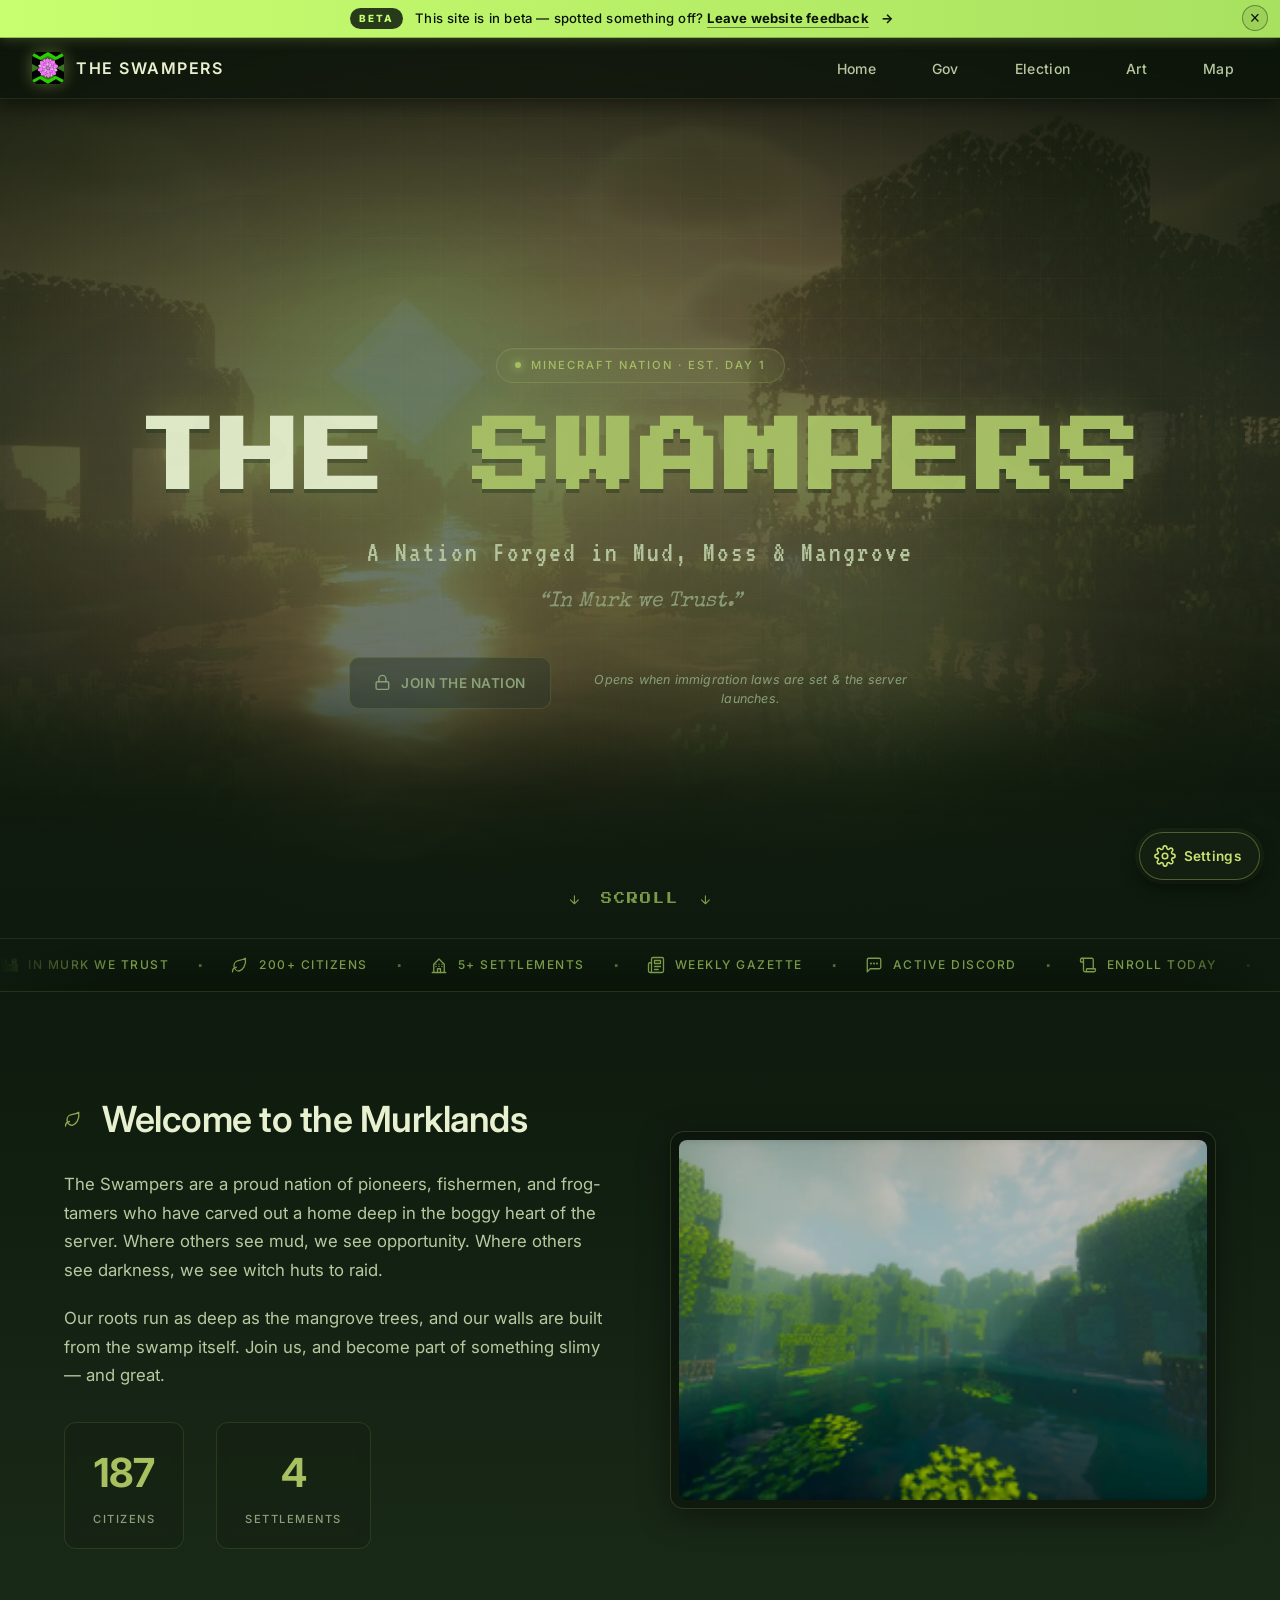
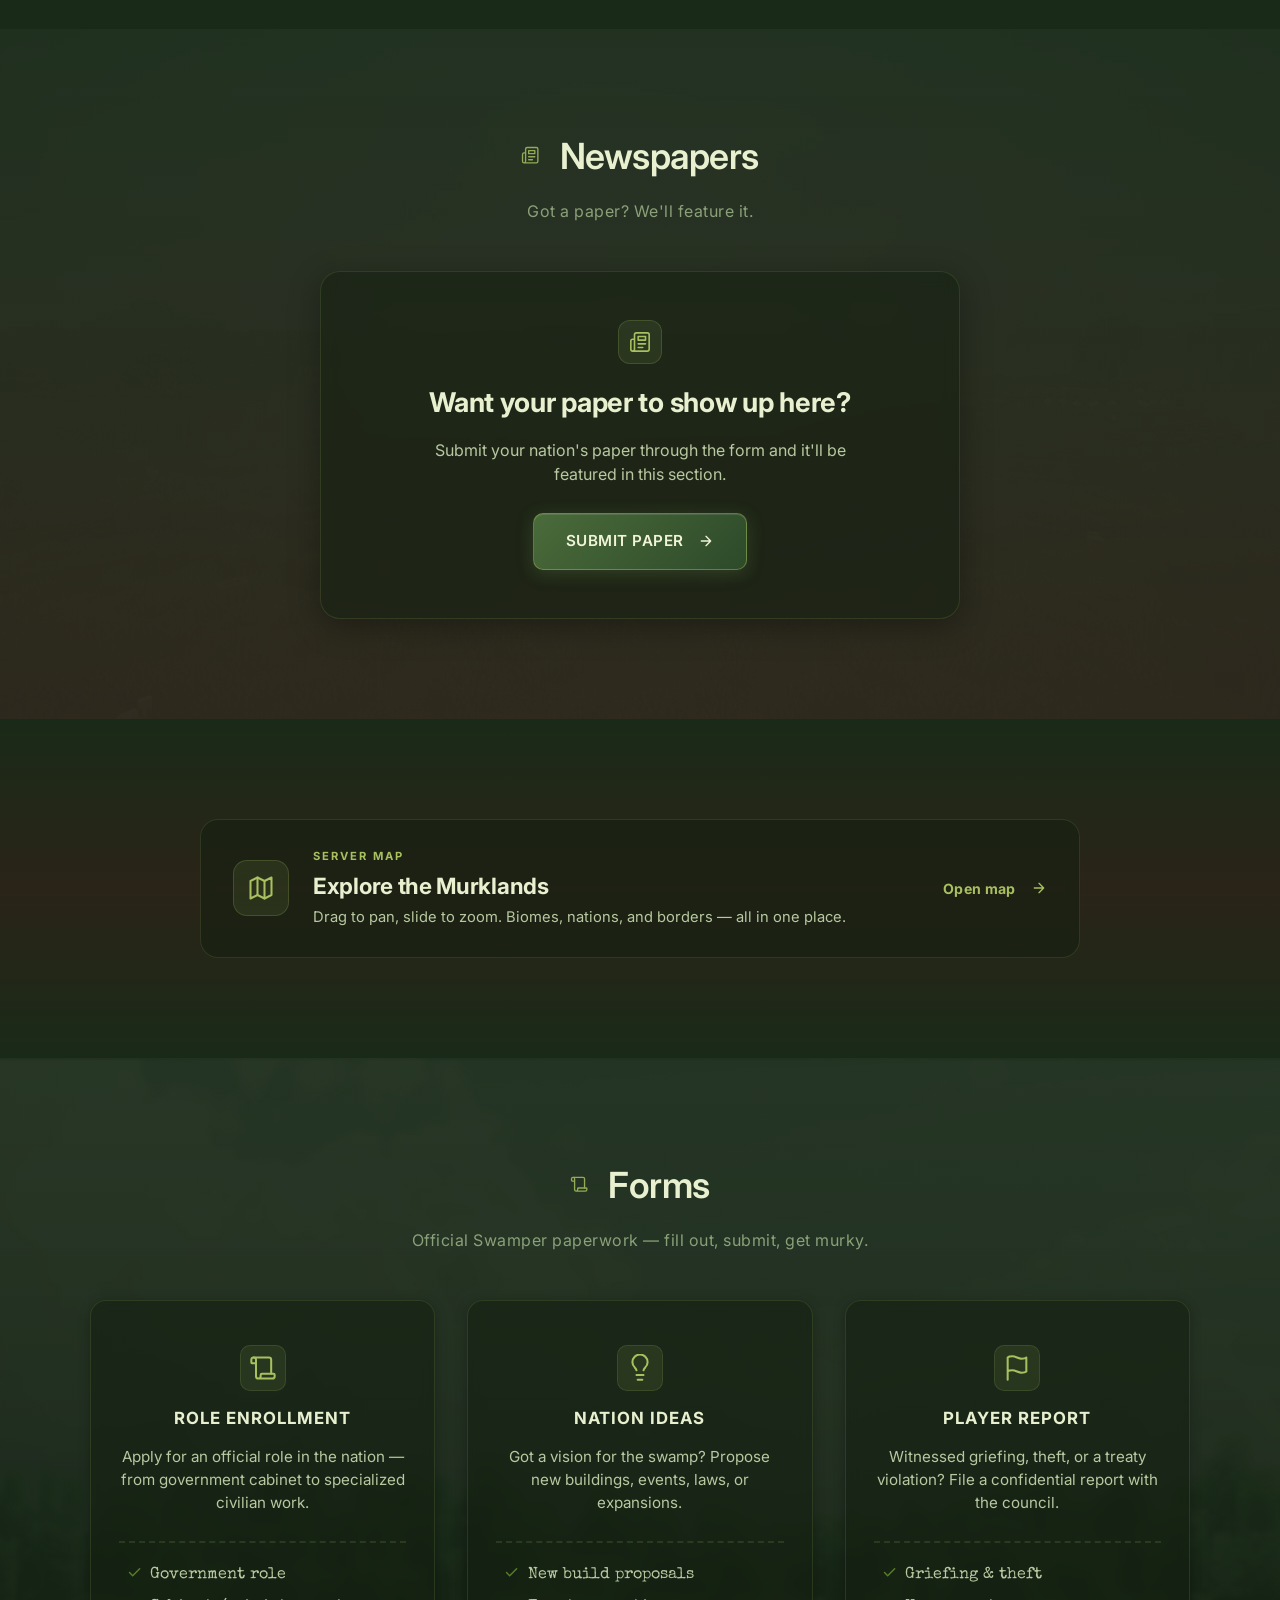
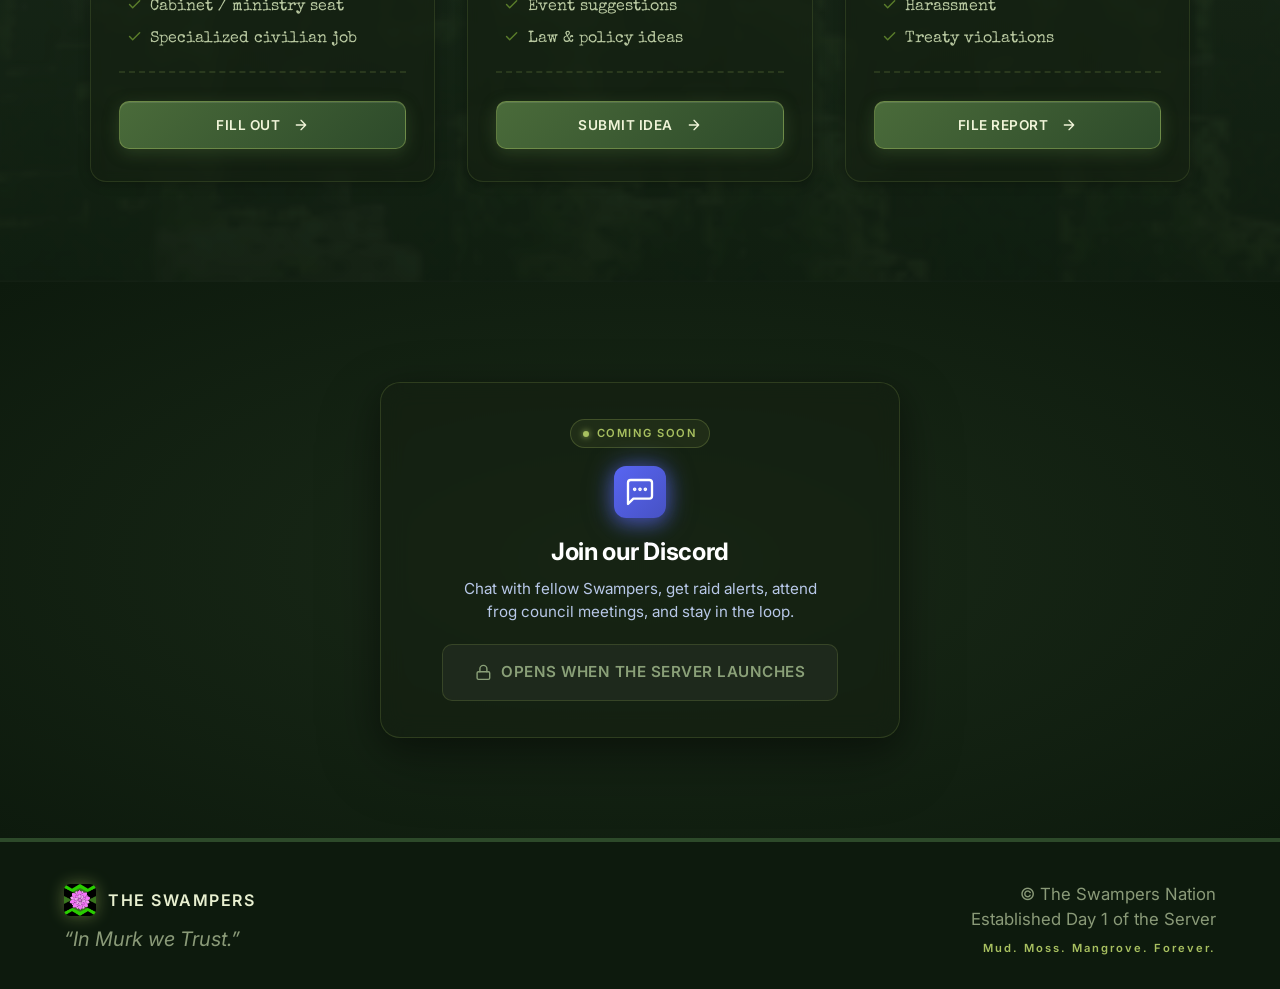
==== commit e43c005a: "Add files via upload" ====
--- a/index.html
+++ b/index.html
@@ -7,6 +7,7 @@
   <link rel="preconnect" href="https://fonts.googleapis.com" />
   <link rel="preconnect" href="https://fonts.gstatic.com" crossorigin />
   <link href="https://fonts.googleapis.com/css2?family=Inter:wght@400;500;600&family=Press+Start+2P&family=VT323&family=Special+Elite&display=swap" rel="stylesheet" />
+  <link rel="icon" type="image/png" href="swamper-flag.png" />
   <link rel="stylesheet" href="styles.css" />
 </head>
 <body>
@@ -96,6 +97,20 @@
     </defs>
   </svg>
 
+  <!-- ============================================
+       BETA BANNER (replace href when form is ready)
+       ============================================ -->
+  <div id="betaBanner" class="beta-banner">
+    <a class="beta-banner-link" href="https://forms.gle/ogvYBRYezikkFUqP9" target="_blank" rel="noopener">
+      <span class="beta-banner-tag">Beta</span>
+      <span class="beta-banner-text">
+        This site is in beta &mdash; spotted something off? <strong>Leave website feedback</strong>
+      </span>
+      <span class="beta-banner-arrow">&rarr;</span>
+    </a>
+    <button type="button" class="beta-banner-close" aria-label="Dismiss beta banner" id="betaBannerClose">&times;</button>
+  </div>
+
   <!-- Fog overlay -->
   <div class="fog"></div>
   <div class="fog fog-2"></div>
@@ -106,18 +121,194 @@
     <span></span><span></span><span></span><span></span><span></span>
   </div>
 
+  <!-- ============================================
+       SETTINGS BUTTON + DRAWER
+       ============================================ -->
+  <button id="settingsBtn" class="settings-fab" aria-label="Open settings" title="Settings">
+    <svg viewBox="0 0 24 24" fill="none" stroke="currentColor" stroke-width="1.75" stroke-linecap="round" stroke-linejoin="round">
+      <circle cx="12" cy="12" r="3"/>
+      <path d="M19.4 15a1.7 1.7 0 0 0 .3 1.8l.1.1a2 2 0 1 1-2.8 2.8l-.1-.1a1.7 1.7 0 0 0-1.8-.3 1.7 1.7 0 0 0-1 1.5V21a2 2 0 1 1-4 0v-.1A1.7 1.7 0 0 0 9 19.4a1.7 1.7 0 0 0-1.8.3l-.1.1a2 2 0 1 1-2.8-2.8l.1-.1a1.7 1.7 0 0 0 .3-1.8 1.7 1.7 0 0 0-1.5-1H3a2 2 0 1 1 0-4h.1A1.7 1.7 0 0 0 4.6 9a1.7 1.7 0 0 0-.3-1.8l-.1-.1a2 2 0 1 1 2.8-2.8l.1.1a1.7 1.7 0 0 0 1.8.3H9a1.7 1.7 0 0 0 1-1.5V3a2 2 0 1 1 4 0v.1a1.7 1.7 0 0 0 1 1.5 1.7 1.7 0 0 0 1.8-.3l.1-.1a2 2 0 1 1 2.8 2.8l-.1.1a1.7 1.7 0 0 0-.3 1.8V9a1.7 1.7 0 0 0 1.5 1H21a2 2 0 1 1 0 4h-.1a1.7 1.7 0 0 0-1.5 1z"/>
+    </svg>
+  </button>
+
+  <div id="settingsDrawer" class="settings-drawer" aria-hidden="true" role="dialog" aria-modal="true">
+    <div class="settings-drawer-inner">
+      <div class="settings-head">
+        <div>
+          <h3>Settings</h3>
+          <p>Tweak the swamp to your liking. Saves automatically.</p>
+        </div>
+        <button class="settings-close" id="settingsClose" aria-label="Close settings">&times;</button>
+      </div>
+
+      <div class="settings-group">
+        <div class="settings-group-title">Vibe</div>
+        <label class="toggle">
+          <input type="checkbox" id="t-serious" />
+          <span class="toggle-slider"></span>
+          <span class="toggle-label">
+            <strong>Serious mode</strong>
+            <em>Drops the swamp green. Helvetica. No fireflies. Boring.</em>
+          </span>
+        </label>
+        <label class="toggle">
+          <input type="checkbox" id="t-easter" checked />
+          <span class="toggle-slider"></span>
+          <span class="toggle-label">
+            <strong>Easter eggs</strong>
+            <em>Click the frog. Konami code. The truth.</em>
+          </span>
+        </label>
+      </div>
+
+      <div class="settings-group">
+        <div class="settings-group-title">Chaos</div>
+        <div class="toggle-with-child">
+          <label class="toggle">
+            <input type="checkbox" id="t-dvd" />
+            <span class="toggle-slider"></span>
+            <span class="toggle-label">
+              <strong>DVD bouncer</strong>
+              <em>A frog. Bouncing. Like the screensaver.</em>
+            </span>
+          </label>
+          <div class="toggle-child dvd-speed-row">
+            <span class="toggle-child-label">
+              <strong>Speed</strong>
+              <em>How fast the frog yeets.</em>
+            </span>
+            <span class="slider-control">
+              <input type="range" id="t-dvd-speed" min="0.5" max="3" step="0.1" value="1" />
+              <span class="slider-value" id="dvdSpeedValue">1.0x</span>
+            </span>
+          </div>
+        </div>
+        <label class="toggle">
+          <input type="checkbox" id="t-ads" />
+          <span class="toggle-slider"></span>
+          <span class="toggle-label">
+            <strong>Sidebar ads</strong>
+            <em>SMP&hairsp;-themed fake ads. Slightly cursed.</em>
+          </span>
+        </label>
+        <label class="toggle">
+          <input type="checkbox" id="t-frog-cursor" />
+          <span class="toggle-slider"></span>
+          <span class="toggle-label">
+            <strong>Frog cursor</strong>
+            <em>Your mouse becomes a frog. You become the frog.</em>
+          </span>
+        </label>
+      </div>
+
+      <div class="settings-group">
+        <div class="settings-group-title">Pages</div>
+        <a class="toggle settings-link" href="map.html">
+          <span class="toggle-label">
+            <strong>Open server map &rarr;</strong>
+            <em>Drag, zoom, explore biomes &amp; nations.</em>
+          </span>
+        </a>
+        <a class="toggle settings-link" href="government.html">
+          <span class="toggle-label">
+            <strong>Government page &rarr;</strong>
+            <em>Cabinet, head of state, public docs.</em>
+          </span>
+        </a>
+      </div>
+
+      <div class="settings-foot">
+        <button id="settingsReset" class="settings-reset">Reset to defaults</button>
+      </div>
+    </div>
+  </div>
+  <div id="settingsBackdrop" class="settings-backdrop"></div>
+
+  <!-- ============================================
+       ADS SIDEBAR (toggle-controlled)
+       ============================================ -->
+      <aside id="adsSidebar" class="ads-sidebar" aria-label="Ad space">
+    <div class="ads-sidebar-controls">
+      <div class="ads-sidebar-grip" id="adsSidebarGrip" title="Drag to move" aria-label="Drag to move sidebar">
+        <span></span><span></span><span></span><span></span><span></span><span></span>
+      </div>
+      <div class="ads-sidebar-head">Ad space</div>
+      <button type="button" class="ads-sidebar-size-btn" id="adsSidebarSizeBtn" aria-label="Cycle sidebar size" title="Cycle size">
+        <span id="adsSidebarSizeLabel">M</span>
+      </button>
+      <button type="button" class="ads-sidebar-close-btn" id="adsSidebarCloseBtn" aria-label="Close sidebar and disable ads" title="Close (disables ads)">&times;</button>
+    </div>
+
+    <div class="ad-card ad-card--recruit">
+      <div class="ad-tag">For rent</div>
+      <div class="ad-title">Looking for someone to post ads</div>
+      <p class="ad-body">Got a shop, build, event, or service in the Murklands? Get featured in this sidebar.</p>
+      <div class="ad-price">
+        <span class="ad-price-amount">7</span>
+        <span class="ad-price-unit">iron ingots / week</span>
+      </div>
+      <div class="ad-cta">DM Thankdapro &rarr;</div>
+    </div>
+
+    <a class="ad-card ad-card--sponsor" href="https://discord.gg/NWSeatn3tA" target="_blank" rel="noopener">
+      <div class="ad-tag">Sponsored</div>
+      <img class="ad-img" src="barlaas.png" alt="Barlaas banner" />
+      <div class="ad-title">Join Barlaas</div>
+      <p class="ad-body">Secure your future &amp; your voice: the autonomous sanctuary where your property is sovereign, your growth is limitless, and every citizen gets a vote.</p>
+      <div class="ad-cta">Learn more &rarr;</div>
+    </a>
+
+    <a class="ad-card ad-card--sponsor ad-card--propaganda" href="https://discord.gg/JCM2B7ue4E" target="_blank" rel="noopener">
+      <div class="ad-tag">Sponsored</div>
+      <img class="ad-img ad-img--tall" src="propaganda.png" alt="UI for Squid: I want to adopt you!" />
+      <div class="ad-title">Get adopted by UI For Squid</div>
+      <p class="ad-body">The President is recruiting. DM to be adopted into the Swamper family. <span aria-hidden="true">&#10084;</span></p>
+      <div class="ad-cta">Join Today &rarr;</div>
+    </a>
+
+    <div class="ad-card ad-card--empty ad-fillerable">
+      <div class="ad-tag">Your ad here</div>
+      <div class="ad-title">[ space available ]</div>
+      <p class="ad-body">7 iron ingots a week.</p>
+    </div>
+
+    <div class="ad-card ad-card--empty ad-fillerable">
+      <div class="ad-tag">Your ad here</div>
+      <div class="ad-title">[ space available ]</div>
+      <p class="ad-body">7 iron ingots a week.</p>
+    </div>
+
+    <div class="ad-card ad-card--secret ad-fillerable" data-easter="true">
+      <div class="ad-tag">???</div>
+      <div class="ad-title">In Murk we Trust.</div>
+      <p class="ad-body">An onion has many layers. So does the constitution.</p>
+    </div>
+
+    <div class="ad-footer">Drag grip to move &middot; tap size to resize &middot; disable in Settings.</div>
+  </aside>
+
+  <!-- ============================================
+       DVD BOUNCER (toggle-controlled)
+       ============================================ -->
+  <div id="dvdBouncer" class="dvd-bouncer" aria-hidden="true">
+    <svg viewBox="0 0 16 16" shape-rendering="crispEdges">
+      <use href="#i-frog"/>
+    </svg>
+    <span class="dvd-label">SWAMP</span>
+  </div>
+
   <!-- NAV -->
   <nav class="navbar">
     <div class="logo">
-      <svg class="logo-icon" viewBox="0 0 16 16"><use href="#i-frog"/></svg>
+      <img class="logo-icon" src="swamper-flag.png" alt="Swampers flag" />
       <span class="logo-text">THE SWAMPERS</span>
     </div>
     <ul class="nav-links">
-      <li><a href="#home">Home</a></li>
-      <li><a href="#news">News</a></li>
-      <li><a href="#government">Gov</a></li>
-      <li><a href="#forms">Forms</a></li>
-      <li><a href="#discord">Discord</a></li>
+      <li class="nav-home"><a href="index.html">Home</a></li>
+      <li><a href="government.html">Gov</a></li>
+      <li><a href="election.html">Election</a></li>
+      <li><a href="art.html">Art</a></li>
+      <li><a href="map.html">Map</a></li>
     </ul>
   </nav>
 
@@ -139,7 +330,7 @@
       </div>
       <h1 class="hero-title">THE <span class="swamp-word">SWAMPERS</span></h1>
       <p class="hero-sub">A Nation Forged in Mud, Moss &amp; Mangrove</p>
-      <p class="hero-tag">"In Squid and Swamp and Shrek we Trust."</p>
+      <p class="hero-tag motto">&ldquo;In Murk we Trust.&rdquo;</p>
       <div class="hero-btns">
         <!-- When server launches, restore href: https://discord.gg/JCM2B7ue4E -->
         <a class="btn btn-primary btn-disabled" aria-disabled="true" tabindex="-1">
@@ -162,7 +353,7 @@
   <!-- MARQUEE -->
   <div class="marquee" aria-hidden="true">
     <div class="marquee-track">
-      <span class="marquee-item"><svg viewBox="0 0 16 16"><use href="#i-frog"/></svg> IN SQUID AND SWAMP AND SHREK WE TRUST</span>
+      <span class="marquee-item"><svg viewBox="0 0 16 16"><use href="#i-frog"/></svg> IN MURK WE TRUST</span>
       <span class="marquee-dot">&bull;</span>
       <span class="marquee-item"><svg viewBox="0 0 24 24"><use href="#i-leaf"/></svg> 200+ CITIZENS</span>
       <span class="marquee-dot">&bull;</span>
@@ -175,7 +366,7 @@
       <span class="marquee-item"><svg viewBox="0 0 24 24"><use href="#i-scroll"/></svg> ENROLL TODAY</span>
       <span class="marquee-dot">&bull;</span>
 
-      <span class="marquee-item"><svg viewBox="0 0 16 16"><use href="#i-frog"/></svg> IN SQUID AND SWAMP AND SHREK WE TRUST</span>
+      <span class="marquee-item"><svg viewBox="0 0 16 16"><use href="#i-frog"/></svg> IN MURK WE TRUST</span>
       <span class="marquee-dot">&bull;</span>
       <span class="marquee-item"><svg viewBox="0 0 24 24"><use href="#i-leaf"/></svg> 200+ CITIZENS</span>
       <span class="marquee-dot">&bull;</span>
@@ -239,42 +430,27 @@
     </div>
   </section>
 
-  <!-- GOVERNMENT -->
-  <section id="government" class="government">
+
+  <!-- MAP TEASER (full map lives on map.html) -->
+  <section id="towns" class="towns">
     <div class="container">
-      <h2 class="section-title">
-        <svg class="icon-title" viewBox="0 0 24 24"><use href="#i-building"/></svg>
-        Our Government
-      </h2>
-      <p class="section-sub">The elected officials governing The Swampers Nation</p>
-
-      <div class="gov-grid">
-
-        <div class="gov-card">
-          <div class="gov-info">
-            <div class="gov-role">PRESIDENT</div>
-            <div class="gov-name">UI For Squid</div>
-            <p class="gov-desc">First president of The Swampers. Won the inaugural election in a landslide with 83 of 93 votes. Local friend and diplomat.</p>
-          </div>
-        </div>
-
-        <div class="gov-card">
-          <div class="gov-info">
-            <div class="gov-role">CABINET</div>
-            <div class="gov-name">Council Members</div>
-            <ul class="gov-members">
-              <li>BurgerMan</li>
-              <li>TTS Bot</li>
-              <li>Eric</li>
-              <li>Aby</li>
-            </ul>
-            <p class="gov-desc">Founding council of The Swampers. Advises the head of state.</p>
-          </div>
-        </div>
-
-      </div>
+      <a class="page-teaser" href="map.html">
+        <div class="page-teaser-icon">
+          <svg viewBox="0 0 24 24" fill="none" stroke="currentColor" stroke-width="1.75" stroke-linecap="round" stroke-linejoin="round"><path d="M9 18l-6 3V6l6-3 6 3 6-3v15l-6 3z"/><path d="M9 3v15M15 6v15"/></svg>
+        </div>
+        <div class="page-teaser-body">
+          <div class="page-teaser-eyebrow">Server Map</div>
+          <h2 class="page-teaser-title">Explore the Murklands</h2>
+          <p class="page-teaser-text">Drag to pan, slide to zoom. Biomes, nations, and borders &mdash; all in one place.</p>
+        </div>
+        <div class="page-teaser-cta">
+          Open map
+          <svg class="icon-arrow" viewBox="0 0 24 24"><use href="#i-arrow-right"/></svg>
+        </div>
+      </a>
     </div>
   </section>
+
 
   <!-- FORMS -->
   <section id="forms" class="forms">
@@ -374,10 +550,10 @@
     <div class="container footer-content">
       <div class="footer-left">
         <div class="logo">
-          <svg class="logo-icon" viewBox="0 0 16 16"><use href="#i-frog"/></svg>
+          <img class="logo-icon" src="swamper-flag.png" alt="Swampers flag" />
           <span class="logo-text">THE SWAMPERS</span>
         </div>
-        <p>In Squid and Swamp and Shrek we Trust.</p>
+        <p class="motto">&ldquo;In Murk we Trust.&rdquo;</p>
       </div>
       <div class="footer-right">
         <p>&copy; The Swampers Nation</p>
--- a/styles.css
+++ b/styles.css
@@ -7,6 +7,2277 @@
   margin: 0;
   padding: 0;
   box-sizing: border-box;
+}
+
+/* ============================================
+   BETA BANNER — top sticky strip
+   ============================================ */
+.beta-banner {
+  position: fixed;
+  top: 0;
+  left: 0;
+  right: 0;
+  z-index: 200;
+  display: flex;
+  align-items: stretch;
+  justify-content: stretch;
+  font-family: 'Inter', system-ui, sans-serif;
+  font-size: 0.82rem;
+  font-weight: 500;
+  color: #0a1408;
+  background: linear-gradient(90deg, #c8ff70 0%, #a8e060 50%, #c8ff70 100%);
+  background-size: 200% 100%;
+  border-bottom: 1px solid rgba(20, 40, 18, 0.3);
+  box-shadow: 0 2px 12px rgba(168, 192, 96, 0.25);
+  transition: transform 0.3s ease, opacity 0.3s ease;
+  animation: betaShine 6s linear infinite;
+}
+
+.beta-banner-link {
+  flex: 1;
+  display: flex;
+  align-items: center;
+  justify-content: center;
+  gap: 12px;
+  padding: 8px 56px 8px 20px;
+  text-decoration: none;
+  color: inherit;
+  text-align: center;
+}
+.beta-banner-link:hover { color: #000; }
+
+.beta-banner.is-hidden {
+  transform: translateY(-100%);
+  opacity: 0;
+  pointer-events: none;
+}
+
+@keyframes betaShine {
+  from { background-position: 0% 0; }
+  to   { background-position: 200% 0; }
+}
+
+.beta-banner-tag {
+  display: inline-block;
+  font-size: 0.62rem;
+  font-weight: 800;
+  letter-spacing: 2px;
+  text-transform: uppercase;
+  background: rgba(13, 26, 13, 0.85);
+  color: #c8ff70;
+  padding: 3px 9px;
+  border-radius: 999px;
+  flex-shrink: 0;
+}
+
+.beta-banner-text { letter-spacing: 0.2px; }
+.beta-banner-text strong {
+  font-weight: 700;
+  border-bottom: 1.5px solid rgba(13, 26, 13, 0.5);
+  padding-bottom: 1px;
+}
+
+.beta-banner-arrow {
+  font-weight: 700;
+  transition: transform 0.2s ease;
+}
+.beta-banner:hover .beta-banner-arrow { transform: translateX(4px); }
+
+.beta-banner-close {
+  position: absolute;
+  right: 12px;
+  top: 50%;
+  transform: translateY(-50%);
+  width: 26px;
+  height: 26px;
+  border-radius: 50%;
+  border: 1px solid rgba(13, 26, 13, 0.4);
+  background: rgba(13, 26, 13, 0.08);
+  color: #0a1408;
+  font-size: 1.1rem;
+  line-height: 1;
+  cursor: pointer;
+  display: flex;
+  align-items: center;
+  justify-content: center;
+  transition: background 0.2s ease, transform 0.2s ease;
+}
+.beta-banner-close:hover {
+  background: rgba(13, 26, 13, 0.2);
+  transform: translateY(-50%) rotate(90deg);
+}
+
+/* Push the navbar down to make room for the banner */
+body:not(.beta-dismissed) .navbar { top: 38px; }
+body:not(.beta-dismissed) { padding-top: 38px; }
+
+@media (max-width: 600px) {
+  .beta-banner { font-size: 0.72rem; padding: 7px 40px 7px 12px; gap: 8px; }
+  .beta-banner-tag { font-size: 0.55rem; padding: 2px 7px; }
+  body:not(.beta-dismissed) .navbar { top: 52px; }
+  body:not(.beta-dismissed) { padding-top: 52px; }
+}
+
+/* ============================================
+   SETTINGS FAB + DRAWER
+   ============================================ */
+.settings-fab {
+  position: fixed;
+  right: 20px;
+  bottom: 20px;
+  width: auto;
+  min-width: 48px;
+  height: 48px;
+  padding: 0 18px 0 14px;
+  border-radius: 999px;
+  border: 1.5px solid rgba(168, 192, 96, 0.4);
+  background: rgba(20, 32, 18, 0.92);
+  backdrop-filter: blur(10px);
+  color: #c8e070;
+  cursor: pointer;
+  z-index: 9998;
+  display: inline-flex;
+  align-items: center;
+  gap: 8px;
+  font-family: 'Inter', system-ui, sans-serif;
+  font-size: 0.85rem;
+  font-weight: 600;
+  letter-spacing: 0.3px;
+  box-shadow: 0 6px 18px rgba(0,0,0,0.45), 0 0 0 4px rgba(168, 192, 96, 0.06);
+  transition: transform 0.25s ease, border-color 0.2s ease, background 0.2s ease;
+}
+.settings-fab::after {
+  content: 'Settings';
+}
+.settings-fab svg { width: 22px; height: 22px; transition: transform 0.6s ease; }
+.settings-fab:hover { border-color: #a8c060; transform: scale(1.06); }
+.settings-fab:hover svg { transform: rotate(60deg); }
+
+.settings-backdrop {
+  position: fixed;
+  inset: 0;
+  background: rgba(8, 16, 8, 0.6);
+  backdrop-filter: blur(4px);
+  z-index: 10000;
+  opacity: 0;
+  visibility: hidden;
+  transition: opacity 0.25s ease, visibility 0.25s ease;
+}
+.settings-backdrop.is-open { opacity: 1; visibility: visible; }
+
+.settings-drawer {
+  position: fixed;
+  top: 0;
+  right: 0;
+  bottom: 0;
+  width: min(420px, 100vw);
+  background: rgba(15, 26, 14, 0.96);
+  border-left: 1px solid rgba(168, 192, 96, 0.18);
+  backdrop-filter: blur(14px);
+  z-index: 10001;
+  transform: translateX(100%);
+  transition: transform 0.32s cubic-bezier(.2,.8,.2,1);
+  overflow-y: auto;
+  font-family: 'Inter', system-ui, sans-serif;
+}
+.settings-drawer.is-open { transform: translateX(0); }
+
+.settings-drawer-inner {
+  display: flex;
+  flex-direction: column;
+  gap: 20px;
+  padding: 24px;
+}
+
+.settings-head {
+  display: flex;
+  align-items: flex-start;
+  justify-content: space-between;
+  gap: 16px;
+  padding-bottom: 16px;
+  border-bottom: 1px solid rgba(168, 192, 96, 0.12);
+}
+.settings-head h3 {
+  font-size: 1.4rem;
+  font-weight: 700;
+  color: #e8f0d0;
+  letter-spacing: -0.3px;
+  margin-bottom: 4px;
+}
+.settings-head p {
+  font-size: 0.85rem;
+  color: #8aa078;
+  margin: 0;
+}
+.settings-close {
+  width: 36px;
+  height: 36px;
+  border-radius: 50%;
+  border: 1px solid rgba(168, 192, 96, 0.2);
+  background: transparent;
+  color: #c8d4b0;
+  font-size: 1.5rem;
+  line-height: 1;
+  cursor: pointer;
+  display: flex; align-items: center; justify-content: center;
+  flex-shrink: 0;
+  transition: all 0.2s ease;
+}
+.settings-close:hover { background: rgba(168,192,96,0.1); transform: rotate(90deg); }
+
+.settings-group {
+  display: flex;
+  flex-direction: column;
+  gap: 8px;
+}
+.settings-group-title {
+  font-size: 0.7rem;
+  font-weight: 700;
+  letter-spacing: 2px;
+  text-transform: uppercase;
+  color: #a8c060;
+  margin-bottom: 4px;
+  padding-left: 4px;
+}
+
+/* Toggle switch */
+.toggle {
+  display: flex;
+  align-items: flex-start;
+  gap: 14px;
+  padding: 12px 14px;
+  border-radius: 12px;
+  border: 1px solid rgba(168, 192, 96, 0.1);
+  background: rgba(20, 32, 18, 0.4);
+  cursor: pointer;
+  transition: border-color 0.2s ease, background 0.2s ease;
+}
+.toggle:hover { border-color: rgba(168,192,96,0.25); background: rgba(26, 42, 24, 0.6); }
+.toggle input { position: absolute; opacity: 0; pointer-events: none; }
+
+.toggle-slider {
+  position: relative;
+  width: 36px;
+  height: 20px;
+  border-radius: 999px;
+  background: rgba(168, 192, 96, 0.12);
+  border: 1px solid rgba(168, 192, 96, 0.25);
+  flex-shrink: 0;
+  margin-top: 2px;
+  transition: background 0.25s ease, border-color 0.25s ease;
+}
+.toggle-slider::after {
+  content: '';
+  position: absolute;
+  top: 50%; left: 3px;
+  transform: translateY(-50%);
+  width: 14px; height: 14px;
+  border-radius: 50%;
+  background: #c8d4b0;
+  transition: left 0.25s cubic-bezier(.2,.8,.2,1), background 0.25s ease;
+}
+.toggle input:checked + .toggle-slider {
+  background: rgba(168, 192, 96, 0.6);
+  border-color: #a8c060;
+}
+.toggle input:checked + .toggle-slider::after {
+  left: 18px;
+  background: #fff;
+}
+
+.toggle-label {
+  display: flex;
+  flex-direction: column;
+  gap: 2px;
+  flex: 1;
+  min-width: 0;
+}
+.toggle-label strong {
+  font-size: 0.95rem;
+  font-weight: 600;
+  color: #e8f0d0;
+}
+.toggle-label em {
+  font-style: normal;
+  font-size: 0.78rem;
+  color: #8aa078;
+  line-height: 1.4;
+}
+
+.settings-foot {
+  padding-top: 16px;
+  border-top: 1px solid rgba(168, 192, 96, 0.12);
+  display: flex;
+  justify-content: flex-end;
+}
+.settings-reset {
+  background: transparent;
+  border: 1px solid rgba(168,192,96,0.2);
+  color: #a8c060;
+  padding: 8px 16px;
+  border-radius: 8px;
+  font-family: inherit;
+  font-size: 0.85rem;
+  font-weight: 600;
+  cursor: pointer;
+  transition: all 0.2s ease;
+}
+.settings-reset:hover { background: rgba(168,192,96,0.08); border-color: #a8c060; }
+
+/* ============================================
+   ADS SIDEBAR (toggle-controlled)
+   ============================================ */
+/* --nav-bottom: distance from viewport top to bottom of navbar
+   (38px beta banner if visible + ~58px nav) */
+body { --nav-bottom: 96px; }
+body.beta-dismissed { --nav-bottom: 58px; }
+@media (max-width: 600px) {
+  body { --nav-bottom: 110px; }
+  body.beta-dismissed { --nav-bottom: 58px; }
+}
+
+.ads-sidebar {
+  position: fixed;
+  top: calc(var(--nav-bottom) + 12px);
+  right: -340px;
+  width: var(--ads-width, 280px);
+  max-height: calc(100vh - var(--nav-bottom) - 32px);
+  overflow-y: auto;
+  padding: 12px;
+  background: rgba(15, 26, 14, 0.88);
+  border: 1px solid rgba(168, 192, 96, 0.15);
+  border-radius: 18px;
+  backdrop-filter: blur(10px);
+  z-index: 90;
+  display: flex;
+  flex-direction: column;
+  gap: 10px;
+  transition: right 0.32s cubic-bezier(.2,.8,.2,1), width 0.25s ease;
+  font-family: 'Inter', system-ui, sans-serif;
+  font-size: 13px;
+  transform: translate(var(--ads-x, 0px), var(--ads-y, 0px));
+}
+body.ads-on .ads-sidebar { right: 20px; }
+/* When ads are off, force the sidebar fully hidden — even if the user dragged it elsewhere */
+body:not(.ads-on) .ads-sidebar {
+  visibility: hidden;
+  pointer-events: none;
+  opacity: 0;
+  transform: translate(120%, 0) !important;
+}
+
+/* Size variants: S / M / L  (M = the new "normal", roughly what L used to be) */
+body.ads-size-s .ads-sidebar { --ads-width: 240px; font-size: 12px; }
+body.ads-size-m .ads-sidebar { --ads-width: 340px; font-size: 14px; }
+body.ads-size-l .ads-sidebar { --ads-width: 400px; font-size: 15px; }
+
+/* Compact size: hide filler/easter/empty slots — show only paid */
+body.ads-size-s .ads-sidebar .ad-fillerable { display: none; }
+
+/* Top control row: grip + head + size button */
+.ads-sidebar-controls {
+  display: flex;
+  align-items: center;
+  gap: 8px;
+  padding: 2px 4px 6px;
+  border-bottom: 1px dashed rgba(168, 192, 96, 0.15);
+}
+.ads-sidebar-grip {
+  display: grid;
+  grid-template-columns: repeat(2, 4px);
+  gap: 3px;
+  padding: 6px 4px;
+  cursor: grab;
+  border-radius: 6px;
+  transition: background 0.2s ease;
+}
+.ads-sidebar-grip:hover { background: rgba(168, 192, 96, 0.1); }
+.ads-sidebar-grip:active { cursor: grabbing; }
+.ads-sidebar-grip span {
+  width: 4px; height: 4px;
+  border-radius: 50%;
+  background: rgba(168, 192, 96, 0.5);
+}
+
+.ads-sidebar-head {
+  flex: 1;
+  font-size: 0.65rem;
+  letter-spacing: 2.5px;
+  text-transform: uppercase;
+  color: #8aa078;
+  text-align: center;
+}
+
+.ads-sidebar-size-btn {
+  width: 28px;
+  height: 28px;
+  border-radius: 50%;
+  border: 1px solid rgba(168, 192, 96, 0.25);
+  background: rgba(168, 192, 96, 0.08);
+  color: var(--swamp-glow);
+  font-family: 'Inter', system-ui, sans-serif;
+  font-size: 0.78rem;
+  font-weight: 700;
+  cursor: pointer;
+  display: flex; align-items: center; justify-content: center;
+  transition: background 0.2s ease, transform 0.15s ease;
+}
+.ads-sidebar-size-btn:hover { background: rgba(168, 192, 96, 0.18); transform: scale(1.06); }
+
+.ads-sidebar-close-btn {
+  width: 28px;
+  height: 28px;
+  border-radius: 50%;
+  border: 1px solid rgba(220, 100, 100, 0.28);
+  background: rgba(220, 100, 100, 0.08);
+  color: #ff9090;
+  font-family: 'Inter', system-ui, sans-serif;
+  font-size: 1.1rem;
+  font-weight: 600;
+  line-height: 1;
+  cursor: pointer;
+  display: flex; align-items: center; justify-content: center;
+  transition: background 0.2s ease, transform 0.2s ease, border-color 0.2s ease;
+  flex-shrink: 0;
+}
+.ads-sidebar-close-btn:hover {
+  background: rgba(220, 100, 100, 0.2);
+  border-color: rgba(220, 100, 100, 0.5);
+  color: #ffbbbb;
+  transform: rotate(90deg);
+}
+
+.ad-card {
+  display: block;
+  text-decoration: none;
+  color: inherit;
+  padding: 14px;
+  background: linear-gradient(160deg, rgba(168,192,96,0.06) 0%, rgba(168,192,96,0.02) 100%);
+  border: 1px solid rgba(168, 192, 96, 0.15);
+  border-radius: 12px;
+  transition: all 0.2s ease;
+}
+.ad-card:hover { border-color: rgba(168,192,96,0.35); transform: translateY(-2px); }
+
+.ad-tag {
+  display: inline-block;
+  font-size: 0.6rem;
+  letter-spacing: 1.5px;
+  text-transform: uppercase;
+  color: #a8c060;
+  background: rgba(168,192,96,0.1);
+  padding: 2px 8px;
+  border-radius: 999px;
+  margin-bottom: 8px;
+}
+.ad-title {
+  font-size: 1rem;
+  font-weight: 700;
+  color: #e8f0d0;
+  letter-spacing: -0.2px;
+  margin-bottom: 4px;
+}
+.ad-body {
+  font-size: 0.78rem;
+  color: #b8c8a0;
+  line-height: 1.45;
+  margin-bottom: 6px;
+}
+.ad-cta {
+  font-size: 0.75rem;
+  font-weight: 600;
+  color: #c8e070;
+}
+.ad-card--gov { background: linear-gradient(160deg, rgba(200,100,60,0.08) 0%, rgba(168,192,96,0.02) 100%); border-color: rgba(200,100,60,0.2); }
+.ad-card--gov .ad-tag { color: #e8a070; background: rgba(200,100,60,0.1); }
+
+.ad-card--recruit {
+  background: linear-gradient(160deg, rgba(168,192,96,0.14) 0%, rgba(168,192,96,0.04) 100%);
+  border-color: rgba(168, 192, 96, 0.35);
+}
+.ad-card--recruit .ad-tag {
+  color: var(--swamp-glow);
+  background: rgba(168, 192, 96, 0.18);
+}
+.ad-card--recruit .ad-title {
+  font-weight: 700;
+  letter-spacing: -0.2px;
+}
+.ad-card--recruit .ad-cta {
+  margin-top: 8px;
+  color: var(--swamp-glow);
+}
+
+.ad-card--sponsor {
+  background: linear-gradient(160deg, rgba(220, 180, 60, 0.12) 0%, rgba(168,192,96,0.02) 100%);
+  border-color: rgba(220, 180, 60, 0.35);
+  box-shadow: 0 0 0 0 rgba(220, 180, 60, 0);
+  transition: all 0.25s ease;
+}
+.ad-card--sponsor:hover {
+  border-color: rgba(220, 180, 60, 0.55);
+  box-shadow: 0 0 0 1px rgba(220, 180, 60, 0.3), 0 6px 20px rgba(0,0,0,0.3);
+  transform: translateY(-2px);
+}
+.ad-card--sponsor .ad-tag {
+  color: #f0d870;
+  background: rgba(220, 180, 60, 0.15);
+}
+.ad-card--sponsor .ad-cta {
+  color: #f0d870;
+}
+
+.ad-img {
+  display: block;
+  width: 100%;
+  height: 80px;
+  object-fit: contain;
+  margin: 4px 0 10px;
+  image-rendering: pixelated;
+  background: rgba(13, 26, 13, 0.4);
+  border-radius: 8px;
+  padding: 6px;
+}
+.ad-img--tall {
+  height: 120px;
+  object-fit: cover;
+  image-rendering: auto;
+  background: #1a1a1a;
+}
+
+.ad-card--propaganda {
+  background: linear-gradient(160deg, rgba(220, 60, 130, 0.12) 0%, rgba(168,192,96,0.02) 100%);
+  border-color: rgba(220, 60, 130, 0.32);
+}
+.ad-card--propaganda:hover {
+  border-color: rgba(220, 60, 130, 0.55);
+  box-shadow: 0 0 0 1px rgba(220, 60, 130, 0.3), 0 6px 20px rgba(0,0,0,0.3);
+}
+.ad-card--propaganda .ad-tag {
+  color: #ff90c0;
+  background: rgba(220, 60, 130, 0.15);
+}
+.ad-card--propaganda .ad-cta {
+  color: #ff90c0;
+}
+
+.ad-card--empty {
+  background: transparent;
+  border: 1px dashed rgba(168, 192, 96, 0.25);
+}
+.ad-card--empty:hover {
+  border-color: rgba(168, 192, 96, 0.5);
+  background: rgba(168, 192, 96, 0.03);
+}
+.ad-card--empty .ad-tag {
+  background: rgba(168, 192, 96, 0.05);
+  color: #8aa078;
+  letter-spacing: 1.5px;
+}
+.ad-card--empty .ad-title {
+  color: #6a7d58;
+  font-style: italic;
+  font-weight: 500;
+  letter-spacing: 0;
+}
+.ad-card--empty .ad-body {
+  color: #7a8d68;
+}
+
+.ad-price {
+  display: inline-flex;
+  align-items: baseline;
+  gap: 6px;
+  margin-top: 10px;
+  padding: 6px 12px;
+  border-radius: 999px;
+  background: rgba(13, 26, 13, 0.5);
+  border: 1px solid rgba(168, 192, 96, 0.25);
+  font-family: 'Inter', system-ui, sans-serif;
+}
+.ad-price-amount {
+  font-size: 1.05rem;
+  font-weight: 800;
+  color: #e8f0d0;
+  letter-spacing: -0.3px;
+}
+.ad-price-icon {
+  font-size: 0.85rem;
+  color: var(--swamp-glow);
+}
+.ad-price-unit {
+  font-size: 0.72rem;
+  font-weight: 600;
+  letter-spacing: 0.5px;
+  color: #b8c8a0;
+}
+.ad-card--secret { background: linear-gradient(160deg, rgba(140,80,200,0.12) 0%, rgba(168,192,96,0.02) 100%); border-color: rgba(140,80,200,0.25); }
+.ad-card--secret .ad-tag { color: #c8a0ff; background: rgba(140,80,200,0.15); }
+
+.ad-footer {
+  text-align: center;
+  font-size: 0.7rem;
+  color: #6a7d58;
+  font-style: italic;
+  padding: 4px;
+}
+
+/* ============================================
+   DVD BOUNCER (toggle-controlled)
+   ============================================ */
+.dvd-bouncer {
+  position: fixed;
+  top: 100px;
+  left: 100px;
+  width: 90px;
+  height: 90px;
+  z-index: 50;
+  display: none;
+  flex-direction: column;
+  align-items: center;
+  justify-content: center;
+  gap: 2px;
+  background: rgba(13, 26, 13, 0.85);
+  border: 1px solid rgba(168, 192, 96, 0.4);
+  border-radius: 12px;
+  padding: 8px;
+  filter: drop-shadow(0 0 16px rgba(168,192,96,0.45));
+  pointer-events: none;
+  transition: filter 0.5s ease;
+}
+body.dvd-on .dvd-bouncer { display: flex; }
+.dvd-bouncer svg {
+  width: 48px;
+  height: 48px;
+  image-rendering: pixelated;
+  shape-rendering: crispEdges;
+  color: #a8c060;
+}
+.dvd-label {
+  font-family: 'Press Start 2P', monospace;
+  font-size: 0.5rem;
+  letter-spacing: 1px;
+  color: var(--dvd-color, #a8c060);
+}
+.dvd-bouncer.dvd-flash { animation: dvdFlash 0.4s ease; }
+@keyframes dvdFlash {
+  0%, 100% { transform: scale(1); }
+  50% { transform: scale(1.18); }
+}
+
+/* ============================================
+   PAGE LAYOUT (map.html, government.html)
+   ============================================ */
+.page {
+  padding: 60px 0 120px;
+  min-height: calc(100vh - 80px);
+  position: relative;
+}
+
+.page-head {
+  text-align: center;
+  margin-bottom: 40px;
+  display: flex;
+  flex-direction: column;
+  align-items: center;
+  gap: 14px;
+}
+
+.page-eyebrow {
+  display: inline-flex;
+  align-items: center;
+  gap: 8px;
+  padding: 5px 14px;
+  font-family: 'Inter', system-ui, sans-serif;
+  font-size: 0.7rem;
+  font-weight: 700;
+  letter-spacing: 2px;
+  text-transform: uppercase;
+  color: var(--swamp-glow);
+  background: rgba(168, 192, 96, 0.08);
+  border: 1px solid rgba(168, 192, 96, 0.25);
+  border-radius: 999px;
+}
+.page-eyebrow-dot {
+  width: 6px; height: 6px; border-radius: 50%;
+  background: var(--swamp-glow);
+  box-shadow: 0 0 6px var(--swamp-glow);
+  animation: badgePulse 2s ease-in-out infinite;
+}
+
+.page-title {
+  font-family: 'Inter', system-ui, sans-serif;
+  font-size: clamp(2rem, 5vw, 3.4rem);
+  font-weight: 800;
+  letter-spacing: -1px;
+  line-height: 1.05;
+  color: #e8f0d0;
+  text-wrap: balance;
+  -webkit-text-wrap: balance;
+}
+
+.page-sub {
+  font-family: 'Inter', system-ui, sans-serif;
+  font-size: 1.05rem;
+  color: #b8c8a0;
+  max-width: 900px;
+  width: 100%;
+  padding: 0 24px;
+  line-height: 1.55;
+  text-wrap: balance;
+  -webkit-text-wrap: balance;
+}
+
+.gov-docs-title {
+  text-wrap: balance;
+  -webkit-text-wrap: balance;
+}
+.gov-docs-sub {
+  text-wrap: balance;
+  -webkit-text-wrap: balance;
+  max-width: 720px;
+  padding: 0 24px;
+}
+.coming-soon-title {
+  text-wrap: balance;
+  -webkit-text-wrap: balance;
+}
+.coming-soon-text {
+  text-wrap: balance;
+  -webkit-text-wrap: balance;
+}
+
+/* ============================================
+   MAP PAGE
+   ============================================ */
+.page-map { padding-top: 40px; }
+
+.map-controls {
+  display: flex;
+  align-items: center;
+  justify-content: center;
+  gap: 12px;
+  margin: 0 auto 16px;
+  max-width: 560px;
+  padding: 10px 14px;
+  background: rgba(20, 32, 18, 0.6);
+  border: 1px solid rgba(168, 192, 96, 0.2);
+  border-radius: 999px;
+  backdrop-filter: blur(6px);
+  font-family: 'Inter', system-ui, sans-serif;
+}
+.mctrl-btn {
+  width: 32px; height: 32px;
+  border-radius: 50%;
+  border: 1px solid rgba(168, 192, 96, 0.3);
+  background: rgba(168, 192, 96, 0.08);
+  color: var(--swamp-glow);
+  font-size: 1.2rem;
+  line-height: 1;
+  font-weight: 700;
+  cursor: pointer;
+  display: flex; align-items: center; justify-content: center;
+  transition: background 0.2s ease, transform 0.15s ease;
+}
+.mctrl-btn:hover { background: rgba(168, 192, 96, 0.18); transform: scale(1.06); }
+.mctrl-slider {
+  -webkit-appearance: none;
+  appearance: none;
+  width: 180px;
+  height: 4px;
+  border-radius: 999px;
+  background: rgba(168, 192, 96, 0.25);
+  outline: none;
+  cursor: pointer;
+}
+.mctrl-slider::-webkit-slider-thumb {
+  -webkit-appearance: none;
+  appearance: none;
+  width: 18px; height: 18px;
+  border-radius: 50%;
+  background: var(--swamp-glow);
+  border: 2px solid #1a2818;
+  box-shadow: 0 0 8px rgba(168, 192, 96, 0.6);
+  cursor: grab;
+}
+.mctrl-slider::-moz-range-thumb {
+  width: 18px; height: 18px;
+  border-radius: 50%;
+  background: var(--swamp-glow);
+  border: 2px solid #1a2818;
+}
+.mctrl-value {
+  min-width: 36px;
+  font-size: 0.82rem;
+  font-weight: 700;
+  color: var(--swamp-glow);
+  text-align: center;
+}
+.mctrl-reset {
+  padding: 6px 14px;
+  border-radius: 999px;
+  border: 1px solid rgba(168, 192, 96, 0.25);
+  background: transparent;
+  color: #b8c8a0;
+  font-family: inherit;
+  font-size: 0.78rem;
+  font-weight: 600;
+  cursor: pointer;
+  transition: background 0.2s ease;
+}
+.mctrl-reset:hover { background: rgba(168, 192, 96, 0.1); color: var(--swamp-glow); }
+
+.map-stage {
+  position: relative;
+  width: 100%;
+  max-width: 1100px;
+  height: min(72vh, 720px);
+  margin: 0 auto;
+  border-radius: 20px;
+  border: 1px solid rgba(168, 192, 96, 0.18);
+  background: rgba(13, 26, 13, 0.5);
+  overflow: hidden;
+  cursor: grab;
+  touch-action: none;
+  user-select: none;
+  box-shadow: 0 12px 36px rgba(0,0,0,0.4);
+}
+.map-stage:active { cursor: grabbing; }
+
+.map-pan {
+  --map-x: 0px;
+  --map-y: 0px;
+  --map-scale: 1;
+  position: absolute;
+  top: 50%;
+  left: 50%;
+  transform: translate(calc(-50% + var(--map-x)), calc(-50% + var(--map-y))) scale(var(--map-scale));
+  transform-origin: center;
+  transition: transform 0.06s linear;
+  will-change: transform;
+}
+
+.map-page-img {
+  display: block;
+  max-width: none;
+  width: 800px;
+  height: auto;
+  pointer-events: none;
+  image-rendering: -webkit-optimize-contrast;
+}
+
+.map-hint {
+  position: absolute;
+  bottom: 14px;
+  left: 50%;
+  transform: translateX(-50%);
+  font-family: 'Inter', system-ui, sans-serif;
+  font-size: 0.72rem;
+  letter-spacing: 1px;
+  text-transform: uppercase;
+  color: rgba(200, 224, 160, 0.55);
+  background: rgba(13, 26, 13, 0.7);
+  padding: 5px 14px;
+  border-radius: 999px;
+  pointer-events: none;
+  backdrop-filter: blur(6px);
+}
+
+.map-legend {
+  display: flex;
+  flex-wrap: wrap;
+  justify-content: center;
+  gap: 8px 12px;
+  margin: 24px auto 0;
+  max-width: 900px;
+  padding: 0 16px;
+  font-family: 'Inter', system-ui, sans-serif;
+}
+.legend-title {
+  font-size: 0.7rem;
+  font-weight: 700;
+  letter-spacing: 2px;
+  text-transform: uppercase;
+  color: var(--swamp-glow);
+  margin-right: 6px;
+  align-self: center;
+}
+.legend-item {
+  display: inline-flex;
+  align-items: center;
+  gap: 6px;
+  padding: 4px 10px;
+  font-size: 0.78rem;
+  color: #b8c8a0;
+  background: rgba(20, 32, 18, 0.5);
+  border: 1px solid rgba(168, 192, 96, 0.12);
+  border-radius: 999px;
+}
+.legend-swatch {
+  width: 12px; height: 12px;
+  border-radius: 50%;
+  border: 1px solid rgba(0,0,0,0.3);
+  flex-shrink: 0;
+}
+
+/* ============================================
+   ART PAGE
+   ============================================ */
+.page-art { padding-bottom: 100px; }
+
+.artwork {
+  display: grid;
+  grid-template-columns: minmax(0, 1.4fr) minmax(0, 1fr);
+  gap: 28px;
+  max-width: 1100px;
+  margin: 0 auto;
+  align-items: center;
+}
+@media (max-width: 880px) {
+  .artwork { grid-template-columns: 1fr; }
+}
+
+.artwork-frame {
+  margin: 0;
+  padding: 14px;
+  background: rgba(20, 32, 18, 0.55);
+  border: 1px solid rgba(168, 192, 96, 0.2);
+  border-radius: 18px;
+  backdrop-filter: blur(6px);
+  box-shadow: 0 12px 36px rgba(0,0,0,0.4);
+  display: flex;
+  align-items: center;
+  justify-content: center;
+}
+.artwork-img {
+  display: block;
+  width: 100%;
+  height: auto;
+  border-radius: 10px;
+  image-rendering: pixelated;
+  image-rendering: -webkit-optimize-contrast;
+  background: #1a2a18;
+}
+
+.artwork-meta {
+  display: flex;
+  flex-direction: column;
+  gap: 14px;
+  font-family: 'Inter', system-ui, sans-serif;
+}
+
+.artwork-tag {
+  display: inline-flex;
+  align-items: center;
+  gap: 8px;
+  align-self: flex-start;
+  padding: 5px 14px;
+  font-size: 0.7rem;
+  font-weight: 700;
+  letter-spacing: 2px;
+  text-transform: uppercase;
+  color: var(--swamp-glow);
+  background: rgba(168, 192, 96, 0.08);
+  border: 1px solid rgba(168, 192, 96, 0.3);
+  border-radius: 999px;
+}
+.artwork-tag-dot {
+  width: 6px; height: 6px;
+  border-radius: 50%;
+  background: var(--swamp-glow);
+  box-shadow: 0 0 6px var(--swamp-glow);
+  animation: badgePulse 2s ease-in-out infinite;
+}
+
+.artwork-title {
+  font-family: 'Inter', system-ui, sans-serif;
+  font-size: clamp(1.8rem, 4.5vw, 2.6rem);
+  font-weight: 800;
+  letter-spacing: -0.6px;
+  color: #e8f0d0;
+  line-height: 1.05;
+  margin: 0;
+  text-wrap: balance;
+}
+
+.artwork-byline {
+  display: flex;
+  align-items: baseline;
+  gap: 8px;
+  font-family: 'Inter', system-ui, sans-serif;
+  margin-top: -4px;
+}
+.artwork-byline-label {
+  font-size: 0.85rem;
+  color: #8aa078;
+}
+.artwork-byline-name {
+  font-size: 1.05rem;
+  font-weight: 700;
+  color: var(--swamp-glow);
+  letter-spacing: 0.2px;
+}
+
+.artwork-desc {
+  font-family: 'Inter', system-ui, sans-serif;
+  font-size: 0.98rem;
+  line-height: 1.6;
+  color: #b8c8a0;
+  margin: 0;
+  text-wrap: pretty;
+}
+
+.artwork-tags {
+  display: flex;
+  flex-wrap: wrap;
+  gap: 6px;
+  margin-top: 4px;
+}
+.artwork-chip {
+  display: inline-flex;
+  padding: 4px 12px;
+  font-size: 0.78rem;
+  font-weight: 600;
+  letter-spacing: 0.3px;
+  color: var(--swamp-glow);
+  background: rgba(168, 192, 96, 0.08);
+  border: 1px solid rgba(168, 192, 96, 0.22);
+  border-radius: 999px;
+}
+
+/* Submit-your-art CTA */
+.artwork-cta {
+  display: flex;
+  align-items: center;
+  gap: 16px;
+  max-width: 600px;
+  margin: 56px auto 0;
+  padding: 20px 24px;
+  background: rgba(20, 32, 18, 0.4);
+  border: 1px dashed rgba(168, 192, 96, 0.3);
+  border-radius: 16px;
+  text-decoration: none;
+  color: inherit;
+  font-family: 'Inter', system-ui, sans-serif;
+  transition: all 0.22s ease;
+}
+.artwork-cta:hover {
+  background: rgba(26, 42, 24, 0.6);
+  border-color: var(--swamp-glow);
+  border-style: solid;
+  transform: translateY(-2px);
+}
+.artwork-cta-icon {
+  flex-shrink: 0;
+  width: 44px; height: 44px;
+  border-radius: 12px;
+  background: rgba(168, 192, 96, 0.12);
+  border: 1px solid rgba(168, 192, 96, 0.3);
+  color: var(--swamp-glow);
+  font-size: 1.6rem;
+  font-weight: 300;
+  line-height: 1;
+  display: flex; align-items: center; justify-content: center;
+}
+.artwork-cta-title {
+  font-size: 1rem;
+  font-weight: 700;
+  color: #e8f0d0;
+  letter-spacing: -0.2px;
+}
+.artwork-cta-sub {
+  font-size: 0.85rem;
+  color: #8aa078;
+  margin-top: 2px;
+}
+
+/* ============================================
+   ELECTION PAGE
+   ============================================ */
+.page-election { padding-bottom: 100px; }
+
+.election-cta-row {
+  display: flex;
+  gap: 12px;
+  flex-wrap: wrap;
+  justify-content: center;
+  margin-top: 24px;
+}
+.btn-election {
+  display: inline-flex;
+  align-items: center;
+  gap: 8px;
+  padding: 13px 24px;
+  font-family: 'Inter', system-ui, sans-serif;
+  font-size: 0.9rem;
+  font-weight: 700;
+  letter-spacing: 0.3px;
+  border-radius: 999px;
+  text-decoration: none;
+  border: 1px solid;
+  transition: all 0.2s ease;
+}
+.btn-election svg { width: 16px; height: 16px; }
+.btn-election.btn-primary {
+  background: linear-gradient(135deg, var(--swamp-moss) 0%, var(--swamp-mid) 100%);
+  border-color: rgba(168, 192, 96, 0.4);
+  color: #fff;
+  box-shadow: 0 4px 16px rgba(74, 107, 58, 0.4), inset 0 1px 0 rgba(255,255,255,0.1);
+}
+.btn-election.btn-primary:hover {
+  transform: translateY(-2px);
+  box-shadow: 0 8px 24px rgba(74, 107, 58, 0.5);
+}
+.btn-election.btn-secondary {
+  background: rgba(168, 192, 96, 0.05);
+  border-color: rgba(168, 192, 96, 0.3);
+  color: var(--swamp-glow);
+  backdrop-filter: blur(8px);
+}
+.btn-election.btn-secondary:hover {
+  background: rgba(168, 192, 96, 0.12);
+  border-color: rgba(168, 192, 96, 0.5);
+  transform: translateY(-2px);
+}
+
+.elect-section {
+  margin-top: 64px;
+  max-width: 900px;
+  margin-left: auto;
+  margin-right: auto;
+}
+.elect-section-head {
+  text-align: center;
+  margin-bottom: 28px;
+}
+.elect-section-title {
+  font-family: 'Inter', system-ui, sans-serif;
+  font-size: clamp(1.4rem, 3.4vw, 1.9rem);
+  font-weight: 700;
+  letter-spacing: -0.4px;
+  color: #e8f0d0;
+  margin-bottom: 6px;
+  text-wrap: balance;
+}
+.elect-section-sub {
+  font-family: 'Inter', system-ui, sans-serif;
+  font-size: 0.95rem;
+  color: #8aa078;
+  text-wrap: balance;
+  max-width: 640px;
+  margin: 0 auto;
+  line-height: 1.5;
+}
+
+.elect-locked-grid {
+  display: grid;
+  grid-template-columns: repeat(auto-fit, minmax(240px, 1fr));
+  gap: 14px;
+}
+.elect-card {
+  padding: 20px 22px;
+  background: rgba(20, 32, 18, 0.55);
+  border: 1px solid rgba(168, 192, 96, 0.18);
+  border-radius: 14px;
+  backdrop-filter: blur(6px);
+  font-family: 'Inter', system-ui, sans-serif;
+}
+.elect-card--locked { border-color: rgba(168, 192, 96, 0.3); }
+.elect-card-tag {
+  font-size: 0.65rem;
+  font-weight: 700;
+  letter-spacing: 1.8px;
+  color: var(--swamp-glow);
+  margin-bottom: 6px;
+}
+.elect-card-name {
+  font-size: 1.05rem;
+  font-weight: 700;
+  letter-spacing: -0.2px;
+  color: #e8f0d0;
+}
+.elect-card-note {
+  margin-top: 6px;
+  font-size: 0.85rem;
+  color: #b8c8a0;
+  line-height: 1.4;
+}
+
+/* Open roles grid */
+.elect-role-grid {
+  list-style: none;
+  display: grid;
+  grid-template-columns: repeat(auto-fit, minmax(240px, 1fr));
+  gap: 10px;
+}
+.elect-role {
+  display: flex;
+  align-items: center;
+  gap: 12px;
+  padding: 14px 18px;
+  background: rgba(20, 32, 18, 0.4);
+  border: 1px solid rgba(168, 192, 96, 0.13);
+  border-radius: 12px;
+  font-family: 'Inter', system-ui, sans-serif;
+  transition: border-color 0.2s ease, background 0.2s ease;
+}
+.elect-role:hover {
+  border-color: rgba(168, 192, 96, 0.32);
+  background: rgba(26, 42, 24, 0.55);
+}
+.elect-role-num {
+  font-family: 'Inter', system-ui, sans-serif;
+  font-size: 0.78rem;
+  font-weight: 700;
+  letter-spacing: 1px;
+  color: var(--swamp-glow);
+  background: rgba(168, 192, 96, 0.12);
+  border-radius: 6px;
+  padding: 3px 7px;
+  min-width: 28px;
+  text-align: center;
+  flex-shrink: 0;
+}
+.elect-role-name {
+  font-size: 0.92rem;
+  font-weight: 600;
+  color: #e8f0d0;
+  letter-spacing: -0.1px;
+}
+.elect-role--other {
+  border-style: dashed;
+  border-color: rgba(168, 192, 96, 0.28);
+}
+.elect-role--other .elect-role-name { color: var(--swamp-glow); }
+
+/* Steps */
+.elect-steps {
+  list-style: none;
+  display: flex;
+  flex-direction: column;
+  gap: 12px;
+}
+.elect-steps li {
+  display: flex;
+  gap: 14px;
+  padding: 16px 18px;
+  background: rgba(20, 32, 18, 0.45);
+  border: 1px solid rgba(168, 192, 96, 0.15);
+  border-radius: 14px;
+  font-family: 'Inter', system-ui, sans-serif;
+}
+.elect-step-num {
+  flex-shrink: 0;
+  width: 28px; height: 28px;
+  border-radius: 50%;
+  background: rgba(168, 192, 96, 0.18);
+  border: 1px solid rgba(168, 192, 96, 0.32);
+  color: var(--swamp-glow);
+  font-weight: 700;
+  font-size: 0.85rem;
+  display: flex; align-items: center; justify-content: center;
+}
+.elect-steps strong {
+  font-size: 1rem;
+  font-weight: 700;
+  color: #e8f0d0;
+  letter-spacing: -0.1px;
+}
+.elect-steps p {
+  margin-top: 4px;
+  font-size: 0.88rem;
+  color: #b8c8a0;
+  line-height: 1.45;
+}
+
+.elect-mention {
+  font-family: 'Inter', system-ui, sans-serif;
+  font-weight: 600;
+  padding: 1px 8px;
+  border-radius: 999px;
+  background: rgba(88, 101, 242, 0.12);
+  border: 1px solid rgba(88, 101, 242, 0.3);
+  color: #9ba5ff;
+  font-size: 0.9em;
+}
+
+.elect-finefoot {
+  margin-top: 24px;
+  text-align: center;
+  font-size: 0.85rem;
+  color: #8aa078;
+  font-style: italic;
+}
+
+/* Bottom links */
+.elect-links {
+  margin-top: 64px;
+  display: grid;
+  grid-template-columns: repeat(auto-fit, minmax(220px, 1fr));
+  gap: 12px;
+  max-width: 900px;
+  margin-left: auto;
+  margin-right: auto;
+}
+.elect-link {
+  padding: 18px 20px;
+  background: rgba(20, 32, 18, 0.55);
+  border: 1px solid rgba(168, 192, 96, 0.18);
+  border-radius: 14px;
+  text-decoration: none;
+  color: inherit;
+  transition: all 0.22s ease;
+  font-family: 'Inter', system-ui, sans-serif;
+}
+.elect-link:hover {
+  border-color: rgba(168, 192, 96, 0.4);
+  background: rgba(26, 42, 24, 0.7);
+  transform: translateY(-2px);
+}
+.elect-link-tag {
+  display: inline-block;
+  font-size: 0.62rem;
+  font-weight: 700;
+  letter-spacing: 1.8px;
+  color: var(--swamp-glow);
+  background: rgba(168, 192, 96, 0.1);
+  padding: 2px 8px;
+  border-radius: 999px;
+  margin-bottom: 8px;
+}
+.elect-link-title {
+  font-size: 1rem;
+  font-weight: 700;
+  letter-spacing: -0.2px;
+  color: #e8f0d0;
+  margin-bottom: 4px;
+}
+.elect-link-meta {
+  font-size: 0.85rem;
+  color: #8aa078;
+}
+
+/* ============================================
+   GOVERNMENT PAGE
+   ============================================ */
+.page-gov .gov-grid {
+  grid-template-columns: repeat(auto-fit, minmax(280px, 1fr));
+  max-width: 900px;
+  margin: 0 auto;
+}
+.gov-docs {
+  margin-top: 80px;
+  padding-top: 60px;
+  border-top: 1px solid rgba(168, 192, 96, 0.12);
+}
+.gov-docs-head {
+  text-align: center;
+  margin-bottom: 36px;
+}
+.gov-docs-title {
+  font-family: 'Inter', system-ui, sans-serif;
+  font-size: clamp(1.6rem, 4vw, 2.4rem);
+  font-weight: 700;
+  letter-spacing: -0.5px;
+  color: #e8f0d0;
+  margin-bottom: 8px;
+}
+.gov-docs-sub {
+  font-family: 'Inter', system-ui, sans-serif;
+  font-size: 0.95rem;
+  color: #8aa078;
+  max-width: 540px;
+  margin: 0 auto;
+  line-height: 1.5;
+}
+.coming-soon-card--compact {
+  padding: 36px 28px;
+  max-width: 460px;
+}
+
+/* Family tree */
+.gov-family {
+  margin-top: 80px;
+  padding-top: 60px;
+  border-top: 1px solid rgba(168, 192, 96, 0.12);
+}
+.family-frame {
+  display: block;
+  position: relative;
+  max-width: 1100px;
+  margin: 0 auto;
+  padding: 14px;
+  background: rgba(20, 32, 18, 0.55);
+  border: 1px solid rgba(168, 192, 96, 0.2);
+  border-radius: 18px;
+  backdrop-filter: blur(6px);
+  text-decoration: none;
+  color: inherit;
+  overflow: auto;
+  box-shadow: 0 12px 36px rgba(0,0,0,0.35);
+  transition: border-color 0.25s ease, transform 0.25s ease;
+}
+.family-frame:hover { border-color: rgba(168, 192, 96, 0.4); }
+.family-img {
+  display: block;
+  width: 100%;
+  height: auto;
+  min-width: 720px;
+  border-radius: 10px;
+  background: #d8e4c4;
+}
+.family-zoom-hint {
+  position: absolute;
+  bottom: 22px;
+  right: 22px;
+  display: inline-flex;
+  align-items: center;
+  gap: 6px;
+  font-family: 'Inter', system-ui, sans-serif;
+  font-size: 0.74rem;
+  font-weight: 700;
+  letter-spacing: 0.5px;
+  color: #0d1a0d;
+  background: rgba(200, 255, 112, 0.95);
+  padding: 6px 12px;
+  border-radius: 999px;
+  pointer-events: none;
+  opacity: 0;
+  transform: translateY(4px);
+  transition: opacity 0.22s ease, transform 0.22s ease;
+  box-shadow: 0 6px 18px rgba(0,0,0,0.3);
+}
+.family-zoom-hint svg { width: 14px; height: 14px; }
+.family-frame:hover .family-zoom-hint {
+  opacity: 1;
+  transform: translateY(0);
+}
+
+.family-cta-row {
+  display: flex;
+  align-items: center;
+  justify-content: center;
+  gap: 16px;
+  flex-wrap: wrap;
+  margin-top: 18px;
+  font-family: 'Inter', system-ui, sans-serif;
+}
+.family-meta-inline {
+  font-size: 0.85rem;
+  color: #8aa078;
+  font-style: italic;
+}
+.family-meta {
+  font-family: 'Inter', system-ui, sans-serif;
+  font-size: 0.82rem;
+  color: #8aa078;
+  text-align: center;
+  margin-top: 14px;
+  font-style: italic;
+}
+
+/* Family placeholder — shown when family-tree.png is missing */
+.family-placeholder {
+  display: none;
+  padding: 48px 32px;
+  background: linear-gradient(160deg, rgba(168,192,96,0.08) 0%, rgba(20,32,18,0.4) 100%);
+  border-radius: 10px;
+  text-align: center;
+  flex-direction: column;
+  align-items: center;
+  gap: 12px;
+  font-family: 'Inter', system-ui, sans-serif;
+}
+.family-frame.no-img .family-placeholder {
+  display: flex;
+}
+.family-frame.no-img .family-zoom-hint { display: none; }
+.family-placeholder-icon {
+  width: 80px;
+  height: 80px;
+  color: var(--swamp-glow);
+  opacity: 0.8;
+  margin-bottom: 4px;
+}
+.family-placeholder-title {
+  font-size: 1.5rem;
+  font-weight: 700;
+  letter-spacing: -0.3px;
+  color: #e8f0d0;
+}
+.family-placeholder-sub {
+  font-size: 0.95rem;
+  color: #b8c8a0;
+  max-width: 460px;
+  line-height: 1.5;
+}
+.family-placeholder-cta {
+  display: inline-flex;
+  align-items: center;
+  gap: 8px;
+  margin-top: 12px;
+  padding: 10px 18px;
+  border-radius: 999px;
+  background: rgba(168, 192, 96, 0.15);
+  border: 1px solid rgba(168, 192, 96, 0.35);
+  font-size: 0.88rem;
+  font-weight: 700;
+  letter-spacing: 0.3px;
+  color: var(--swamp-glow);
+  transition: all 0.2s ease;
+}
+.family-placeholder-cta svg { width: 16px; height: 16px; }
+.family-frame:hover .family-placeholder-cta {
+  background: rgba(168, 192, 96, 0.25);
+  border-color: var(--swamp-glow);
+  transform: translateY(-1px);
+}
+
+/* Document list (gov public docs) */
+.doc-list {
+  list-style: none;
+  display: flex;
+  flex-direction: column;
+  gap: 14px;
+  max-width: 720px;
+  margin: 0 auto;
+  padding: 0 16px;
+}
+.doc-card {
+  display: flex;
+  align-items: center;
+  gap: 18px;
+  padding: 18px 22px;
+  background: rgba(20, 32, 18, 0.55);
+  border: 1px solid rgba(168, 192, 96, 0.18);
+  border-radius: 16px;
+  text-decoration: none;
+  color: inherit;
+  backdrop-filter: blur(6px);
+  transition: all 0.22s ease;
+}
+.doc-card--live:hover {
+  border-color: rgba(168, 192, 96, 0.45);
+  background: rgba(26, 42, 24, 0.7);
+  transform: translateY(-2px);
+  box-shadow: 0 10px 28px rgba(0,0,0,0.35);
+}
+.doc-card--soon {
+  cursor: default;
+  opacity: 0.78;
+}
+
+.doc-icon {
+  flex-shrink: 0;
+  width: 44px; height: 44px;
+  border-radius: 12px;
+  background: rgba(168, 192, 96, 0.12);
+  border: 1px solid rgba(168, 192, 96, 0.25);
+  color: var(--swamp-glow);
+  display: flex; align-items: center; justify-content: center;
+}
+.doc-icon svg { width: 22px; height: 22px; }
+.doc-icon--soon {
+  background: rgba(168, 192, 96, 0.05);
+  border-color: rgba(168, 192, 96, 0.12);
+  color: #6a7d58;
+}
+
+.doc-body { flex: 1; min-width: 0; }
+.doc-tag {
+  display: inline-flex;
+  align-items: center;
+  gap: 6px;
+  font-family: 'Inter', system-ui, sans-serif;
+  font-size: 0.66rem;
+  font-weight: 700;
+  letter-spacing: 1.8px;
+  text-transform: uppercase;
+  color: var(--swamp-glow);
+  margin-bottom: 4px;
+}
+.doc-tag--muted { color: #8aa078; }
+.doc-dot {
+  width: 6px; height: 6px;
+  border-radius: 50%;
+  background: var(--swamp-glow);
+  box-shadow: 0 0 6px var(--swamp-glow);
+  animation: badgePulse 2s ease-in-out infinite;
+}
+.doc-dot--muted {
+  background: #6a7d58;
+  box-shadow: none;
+  animation: none;
+}
+
+.doc-title {
+  font-family: 'Inter', system-ui, sans-serif;
+  font-size: 1.05rem;
+  font-weight: 700;
+  letter-spacing: -0.2px;
+  color: #e8f0d0;
+  margin-bottom: 2px;
+}
+.doc-meta {
+  font-family: 'Inter', system-ui, sans-serif;
+  font-size: 0.82rem;
+  color: #8aa078;
+}
+
+.doc-chips {
+  display: flex;
+  flex-wrap: wrap;
+  gap: 6px;
+  margin: 4px 0 6px;
+}
+.doc-chip {
+  display: inline-flex;
+  align-items: center;
+  padding: 3px 9px;
+  font-family: 'Inter', system-ui, sans-serif;
+  font-size: 0.7rem;
+  font-weight: 600;
+  letter-spacing: 0.3px;
+  color: var(--swamp-glow);
+  background: rgba(168, 192, 96, 0.08);
+  border: 1px solid rgba(168, 192, 96, 0.22);
+  border-radius: 999px;
+}
+
+.doc-arrow {
+  width: 18px; height: 18px;
+  color: var(--swamp-glow);
+  flex-shrink: 0;
+  transition: transform 0.2s ease;
+}
+.doc-card--live:hover .doc-arrow { transform: translateX(4px); }
+
+.doc-soon-badge {
+  flex-shrink: 0;
+  padding: 4px 10px;
+  border-radius: 999px;
+  border: 1px dashed rgba(168, 192, 96, 0.25);
+  font-family: 'Inter', system-ui, sans-serif;
+  font-size: 0.7rem;
+  font-weight: 600;
+  letter-spacing: 1px;
+  color: #8aa078;
+}
+
+@media (max-width: 560px) {
+  .doc-card { flex-wrap: wrap; padding: 16px; }
+  .doc-arrow, .doc-soon-badge { margin-left: auto; }
+}
+
+/* ============================================
+   HOMEPAGE TEASER CARDS (links to other pages)
+   ============================================ */
+.page-teaser {
+  display: flex;
+  align-items: center;
+  gap: 24px;
+  max-width: 880px;
+  margin: 0 auto;
+  padding: 28px 32px;
+  background: rgba(20, 32, 18, 0.55);
+  border: 1px solid rgba(168, 192, 96, 0.15);
+  border-radius: 18px;
+  text-decoration: none;
+  color: inherit;
+  backdrop-filter: blur(6px);
+  transition: all 0.25s ease;
+}
+.page-teaser:hover {
+  border-color: rgba(168, 192, 96, 0.4);
+  background: rgba(26, 42, 24, 0.7);
+  transform: translateY(-3px);
+  box-shadow: 0 12px 36px rgba(0,0,0,0.4);
+}
+.page-teaser-icon {
+  flex-shrink: 0;
+  width: 56px; height: 56px;
+  border-radius: 14px;
+  background: rgba(168, 192, 96, 0.1);
+  border: 1px solid rgba(168, 192, 96, 0.2);
+  color: var(--swamp-glow);
+  display: flex; align-items: center; justify-content: center;
+}
+.page-teaser-icon svg { width: 28px; height: 28px; }
+.page-teaser-body { flex: 1; min-width: 0; }
+.page-teaser-eyebrow {
+  font-family: 'Inter', system-ui, sans-serif;
+  font-size: 0.7rem;
+  font-weight: 700;
+  letter-spacing: 2px;
+  text-transform: uppercase;
+  color: var(--swamp-glow);
+  margin-bottom: 4px;
+}
+.page-teaser-title {
+  font-family: 'Inter', system-ui, sans-serif;
+  font-size: 1.4rem;
+  font-weight: 700;
+  letter-spacing: -0.3px;
+  color: #e8f0d0;
+  margin-bottom: 4px;
+}
+.page-teaser-text {
+  font-family: 'Inter', system-ui, sans-serif;
+  font-size: 0.92rem;
+  color: #b8c8a0;
+  line-height: 1.5;
+}
+.page-teaser-cta {
+  display: inline-flex;
+  align-items: center;
+  gap: 6px;
+  font-family: 'Inter', system-ui, sans-serif;
+  font-size: 0.88rem;
+  font-weight: 700;
+  color: var(--swamp-glow);
+  letter-spacing: 0.3px;
+  flex-shrink: 0;
+  transition: gap 0.2s ease;
+}
+.page-teaser:hover .page-teaser-cta { gap: 12px; }
+.page-teaser-cta .icon-arrow { width: 1rem; height: 1rem; }
+
+@media (max-width: 700px) {
+  .page-teaser { flex-direction: column; text-align: center; gap: 16px; padding: 24px; }
+  .map-stage { height: 60vh; border-radius: 14px; }
+  .mctrl-slider { width: 120px; }
+}
+
+/* ============================================
+   SERVER MAP (toggle-controlled)
+   ============================================ */
+.map-wrap {
+  display: flex;
+  flex-direction: column;
+  align-items: center;
+  gap: 12px;
+}
+.map-wrap[hidden] { display: none; }
+
+.map-frame {
+  width: min(900px, 100%);
+  max-height: 70vh;
+  overflow: auto;
+  border-radius: 18px;
+  border: 1px solid rgba(168, 192, 96, 0.2);
+  background: rgba(20, 32, 18, 0.5);
+  padding: 14px;
+  box-shadow: 0 12px 36px rgba(0,0,0,0.4);
+  display: flex;
+  align-items: center;
+  justify-content: center;
+}
+
+.map-zoom {
+  --map-scale: 1;
+  display: inline-block;
+  transform-origin: top center;
+  transform: scale(var(--map-scale));
+  transition: transform 0.2s ease;
+  line-height: 0;
+}
+
+.map-img {
+  display: block;
+  max-width: 100%;
+  width: 100%;
+  height: auto;
+  border-radius: 8px;
+  image-rendering: -webkit-optimize-contrast;
+  user-select: none;
+}
+
+.map-caption {
+  font-family: 'Inter', system-ui, sans-serif;
+  font-size: 0.85rem;
+  color: #8aa078;
+  margin-top: 4px;
+}
+.map-caption em { color: var(--swamp-glow); font-style: italic; }
+
+/* When show-map class active, hide the coming-soon card and reveal map */
+body.show-map #comingSoonCard { display: none; }
+body.show-map #mapWrap { display: flex !important; }
+body.show-map #mapWrap[hidden] { display: flex !important; }
+
+/* ============================================
+   MAP & TOWNS — COMING SOON
+   ============================================ */
+.towns {
+  padding: 100px 0;
+  background: linear-gradient(180deg, var(--swamp-dark) 0%, var(--bog-mud) 50%, var(--swamp-dark) 100%);
+  position: relative;
+}
+
+.coming-soon-card {
+  max-width: 540px;
+  margin: 0 auto;
+  text-align: center;
+  padding: 48px 36px;
+  background: rgba(20, 32, 18, 0.55);
+  border: 1px solid rgba(168, 192, 96, 0.18);
+  border-radius: 20px;
+  backdrop-filter: blur(8px);
+  display: flex;
+  flex-direction: column;
+  align-items: center;
+  gap: 14px;
+  position: relative;
+}
+
+.coming-soon-badge {
+  display: inline-flex;
+  align-items: center;
+  gap: 8px;
+  padding: 5px 14px;
+  font-family: 'Inter', system-ui, sans-serif;
+  font-size: 0.7rem;
+  font-weight: 700;
+  letter-spacing: 2px;
+  text-transform: uppercase;
+  color: var(--swamp-glow);
+  background: rgba(168, 192, 96, 0.08);
+  border: 1px solid rgba(168, 192, 96, 0.3);
+  border-radius: 999px;
+  margin-bottom: 8px;
+}
+
+.coming-soon-dot {
+  width: 7px;
+  height: 7px;
+  border-radius: 50%;
+  background: var(--swamp-glow);
+  box-shadow: 0 0 8px var(--swamp-glow);
+  animation: badgePulse 2s ease-in-out infinite;
+  flex-shrink: 0;
+}
+
+.coming-soon-icon {
+  width: 56px;
+  height: 56px;
+  color: var(--swamp-glow);
+  opacity: 0.6;
+  margin: 4px 0 4px;
+}
+
+.coming-soon-title {
+  font-family: 'Inter', system-ui, sans-serif;
+  font-size: 2.25rem;
+  font-weight: 700;
+  letter-spacing: -0.5px;
+  color: #e8f0d0;
+  line-height: 1.1;
+}
+
+.coming-soon-text {
+  font-family: 'Inter', system-ui, sans-serif;
+  font-size: 0.98rem;
+  line-height: 1.55;
+  color: #b8c8a0;
+  max-width: 440px;
+}
+
+.coming-soon-meta {
+  font-family: 'Inter', system-ui, sans-serif;
+  font-size: 0.8rem;
+  color: #8aa078;
+  font-style: italic;
+  margin-top: 6px;
+}
+
+/* Settings drawer coming-soon note */
+.settings-link {
+  text-decoration: none;
+  cursor: pointer;
+}
+.settings-link:hover {
+  border-color: var(--swamp-glow);
+}
+.settings-link .toggle-label strong {
+  color: var(--swamp-glow);
+}
+
+.settings-coming-soon {
+  display: flex;
+  align-items: center;
+  gap: 10px;
+  padding: 14px 16px;
+  border: 1px dashed rgba(168, 192, 96, 0.25);
+  border-radius: 12px;
+  background: rgba(20, 32, 18, 0.4);
+  font-family: 'Inter', system-ui, sans-serif;
+  font-size: 0.85rem;
+  color: #b8c8a0;
+  font-style: italic;
+}
+
+/* Drop-down child toggle (e.g. DVD speed under DVD bouncer) */
+.toggle-with-child {
+  display: flex;
+  flex-direction: column;
+  border-radius: 12px;
+  border: 1px solid rgba(168, 192, 96, 0.1);
+  background: rgba(20, 32, 18, 0.4);
+  overflow: hidden;
+  transition: border-color 0.2s ease;
+}
+.toggle-with-child.is-open {
+  border-color: rgba(168, 192, 96, 0.32);
+  background: rgba(20, 32, 18, 0.55);
+}
+.toggle-with-child:has(input:checked) {
+  border-color: rgba(168, 192, 96, 0.32);
+  background: rgba(20, 32, 18, 0.55);
+}
+.toggle-with-child .toggle {
+  border: none;
+  background: transparent;
+  border-radius: 12px 12px 0 0;
+}
+.toggle-with-child:not(.is-open):not(:has(input:checked)) .toggle {
+  border-radius: 12px;
+}
+.toggle-child {
+  display: grid;
+  grid-template-rows: 0fr;
+  transition: grid-template-rows 0.3s ease, padding 0.3s ease, opacity 0.25s ease;
+  opacity: 0;
+  padding: 0 14px;
+  background: rgba(168, 192, 96, 0.05);
+}
+.toggle-with-child.is-open .toggle-child {
+  grid-template-rows: 1fr;
+  opacity: 1;
+  padding: 0 14px 12px;
+}
+.toggle-with-child:has(input:checked) .toggle-child {
+  grid-template-rows: 1fr;
+  opacity: 1;
+  padding: 0 14px 12px;
+}
+.toggle-child > * { min-height: 0; overflow: hidden; }
+.toggle-child-inner {
+  display: flex;
+  align-items: center;
+  gap: 12px;
+}
+.dvd-speed-row {
+  border-top: 1px dashed rgba(168, 192, 96, 0.15);
+}
+.dvd-speed-row > * {
+  display: flex !important;
+  align-items: center !important;
+  gap: 12px;
+  padding-top: 12px;
+}
+.toggle-child-label {
+  flex: 1;
+  display: flex !important;
+  flex-direction: column;
+  gap: 2px;
+}
+.toggle-child-label strong {
+  font-size: 0.88rem;
+  font-weight: 600;
+  color: #e8f0d0;
+}
+.toggle-child-label em {
+  font-style: normal;
+  font-size: 0.74rem;
+  color: #8aa078;
+  line-height: 1.4;
+}
+
+/* Speed slider row (legacy + DVD) */
+.toggle.slider-row {
+  align-items: center;
+}
+.slider-control {
+  display: flex;
+  align-items: center;
+  gap: 10px;
+  flex-shrink: 0;
+}
+.slider-control input[type="range"] {
+  -webkit-appearance: none;
+  appearance: none;
+  width: 90px;
+  height: 4px;
+  border-radius: 999px;
+  background: rgba(168, 192, 96, 0.25);
+  outline: none;
+  cursor: pointer;
+}
+.slider-control input[type="range"]::-webkit-slider-thumb {
+  -webkit-appearance: none;
+  appearance: none;
+  width: 16px;
+  height: 16px;
+  border-radius: 50%;
+  background: var(--swamp-glow);
+  border: 2px solid #1a2818;
+  box-shadow: 0 0 8px rgba(168, 192, 96, 0.6);
+  cursor: grab;
+}
+.slider-control input[type="range"]::-moz-range-thumb {
+  width: 16px;
+  height: 16px;
+  border-radius: 50%;
+  background: var(--swamp-glow);
+  border: 2px solid #1a2818;
+  cursor: grab;
+}
+.slider-value {
+  display: inline-block;
+  min-width: 28px;
+  font-family: 'Inter', system-ui, sans-serif;
+  font-size: 0.78rem;
+  font-weight: 700;
+  color: var(--swamp-glow);
+  letter-spacing: 0.5px;
+}
+
+/* ============================================
+   FROG CURSOR — custom mouse pointer
+   ============================================ */
+body.frog-cursor,
+body.frog-cursor * {
+  cursor: url("data:image/svg+xml;utf8,%3Csvg%20xmlns%3D%22http%3A%2F%2Fwww.w3.org%2F2000%2Fsvg%22%20width%3D%2232%22%20height%3D%2232%22%20viewBox%3D%220%200%2016%2016%22%20shape-rendering%3D%22crispEdges%22%3E%3Crect%20x%3D%222%22%20y%3D%222%22%20width%3D%223%22%20height%3D%221%22%20fill%3D%22%233a5a2a%22%2F%3E%3Crect%20x%3D%2211%22%20y%3D%222%22%20width%3D%223%22%20height%3D%221%22%20fill%3D%22%233a5a2a%22%2F%3E%3Crect%20x%3D%221%22%20y%3D%223%22%20width%3D%225%22%20height%3D%224%22%20fill%3D%22%235a8a3a%22%2F%3E%3Crect%20x%3D%2210%22%20y%3D%223%22%20width%3D%225%22%20height%3D%224%22%20fill%3D%22%235a8a3a%22%2F%3E%3Crect%20x%3D%222%22%20y%3D%224%22%20width%3D%223%22%20height%3D%222%22%20fill%3D%22%23e8f0d0%22%2F%3E%3Crect%20x%3D%2211%22%20y%3D%224%22%20width%3D%223%22%20height%3D%222%22%20fill%3D%22%23e8f0d0%22%2F%3E%3Crect%20x%3D%223%22%20y%3D%224%22%20width%3D%221%22%20height%3D%222%22%20fill%3D%22%230d1a0d%22%2F%3E%3Crect%20x%3D%2212%22%20y%3D%224%22%20width%3D%221%22%20height%3D%222%22%20fill%3D%22%230d1a0d%22%2F%3E%3Crect%20x%3D%220%22%20y%3D%227%22%20width%3D%2216%22%20height%3D%227%22%20fill%3D%22%235a8a3a%22%2F%3E%3Crect%20x%3D%220%22%20y%3D%227%22%20width%3D%2216%22%20height%3D%221%22%20fill%3D%22%237a9a4a%22%2F%3E%3Crect%20x%3D%220%22%20y%3D%2213%22%20width%3D%2216%22%20height%3D%221%22%20fill%3D%22%233a5a2a%22%2F%3E%3Crect%20x%3D%225%22%20y%3D%2210%22%20width%3D%226%22%20height%3D%221%22%20fill%3D%22%232a3a1a%22%2F%3E%3C%2Fsvg%3E") 8 8, auto;
+}
+body.frog-cursor a,
+body.frog-cursor button,
+body.frog-cursor .settings-fab,
+body.frog-cursor .toggle,
+body.frog-cursor .paper-card {
+  cursor: url("data:image/svg+xml;utf8,%3Csvg%20xmlns%3D%22http%3A%2F%2Fwww.w3.org%2F2000%2Fsvg%22%20width%3D%2240%22%20height%3D%2240%22%20viewBox%3D%220%200%2016%2016%22%20shape-rendering%3D%22crispEdges%22%3E%3Crect%20x%3D%222%22%20y%3D%222%22%20width%3D%223%22%20height%3D%221%22%20fill%3D%22%233a5a2a%22%2F%3E%3Crect%20x%3D%2211%22%20y%3D%222%22%20width%3D%223%22%20height%3D%221%22%20fill%3D%22%233a5a2a%22%2F%3E%3Crect%20x%3D%221%22%20y%3D%223%22%20width%3D%225%22%20height%3D%224%22%20fill%3D%22%237a9a4a%22%2F%3E%3Crect%20x%3D%2210%22%20y%3D%223%22%20width%3D%225%22%20height%3D%224%22%20fill%3D%22%237a9a4a%22%2F%3E%3Crect%20x%3D%222%22%20y%3D%224%22%20width%3D%223%22%20height%3D%222%22%20fill%3D%22%23e8f0d0%22%2F%3E%3Crect%20x%3D%2211%22%20y%3D%224%22%20width%3D%223%22%20height%3D%222%22%20fill%3D%22%23e8f0d0%22%2F%3E%3Crect%20x%3D%223%22%20y%3D%224%22%20width%3D%221%22%20height%3D%222%22%20fill%3D%22%230d1a0d%22%2F%3E%3Crect%20x%3D%2212%22%20y%3D%224%22%20width%3D%221%22%20height%3D%222%22%20fill%3D%22%230d1a0d%22%2F%3E%3Crect%20x%3D%220%22%20y%3D%227%22%20width%3D%2216%22%20height%3D%227%22%20fill%3D%22%237a9a4a%22%2F%3E%3Crect%20x%3D%220%22%20y%3D%227%22%20width%3D%2216%22%20height%3D%221%22%20fill%3D%22%23a8c060%22%2F%3E%3Crect%20x%3D%220%22%20y%3D%2213%22%20width%3D%2216%22%20height%3D%221%22%20fill%3D%22%235a8a3a%22%2F%3E%3Crect%20x%3D%225%22%20y%3D%2210%22%20width%3D%226%22%20height%3D%221%22%20fill%3D%22%232a3a1a%22%2F%3E%3C%2Fsvg%3E") 10 10, pointer;
+}
+
+.towns-toolbar {
+  display: flex;
+  flex-wrap: wrap;
+  justify-content: center;
+  gap: 8px;
+  margin: -20px 0 40px;
+}
+.towns-toolbar-pill {
+  display: inline-flex;
+  align-items: center;
+  padding: 5px 12px;
+  font-family: 'Inter', system-ui, sans-serif;
+  font-size: 0.72rem;
+  font-weight: 600;
+  letter-spacing: 1.2px;
+  text-transform: uppercase;
+  color: var(--swamp-glow);
+  background: rgba(168, 192, 96, 0.08);
+  border: 1px solid rgba(168, 192, 96, 0.2);
+  border-radius: 999px;
+}
+
+.towns-grid {
+  display: grid;
+  grid-template-columns: 1.5fr 1fr;
+  gap: 24px;
+  max-width: 1000px;
+  margin: 0 auto;
+}
+@media (max-width: 760px) {
+  .towns-grid { grid-template-columns: 1fr; }
+}
+
+.towns-list {
+  display: flex;
+  flex-direction: column;
+  gap: 10px;
+}
+
+.town {
+  display: flex;
+  align-items: center;
+  gap: 14px;
+  padding: 14px 16px;
+  background: rgba(20, 32, 18, 0.55);
+  border: 1px solid rgba(168, 192, 96, 0.13);
+  border-radius: 12px;
+  font-family: 'Inter', system-ui, sans-serif;
+  transition: border-color 0.2s ease, background 0.2s ease;
+}
+.town:hover { border-color: rgba(168, 192, 96, 0.3); }
+
+.town-flag {
+  font-size: 1.6rem;
+  flex-shrink: 0;
+}
+.town-body { flex: 1; min-width: 0; }
+.town-name {
+  font-size: 1rem;
+  font-weight: 700;
+  color: #e8f0d0;
+  letter-spacing: -0.2px;
+  display: flex;
+  align-items: center;
+  gap: 8px;
+  flex-wrap: wrap;
+}
+.town-tag {
+  display: inline-block;
+  font-size: 0.6rem;
+  font-weight: 600;
+  letter-spacing: 1.5px;
+  text-transform: uppercase;
+  padding: 2px 8px;
+  border-radius: 999px;
+  background: rgba(168, 192, 96, 0.12);
+  color: var(--swamp-glow);
+  border: 1px solid rgba(168, 192, 96, 0.25);
+}
+.town-tag--unofficial {
+  color: #e8a070;
+  background: rgba(200, 130, 70, 0.1);
+  border-color: rgba(200, 130, 70, 0.3);
+}
+.town-meta {
+  font-size: 0.8rem;
+  color: #8aa078;
+  margin-top: 2px;
+}
+
+body.towns-official-only .town[data-official="false"] { display: none; }
+
+.alliances {
+  display: flex;
+  flex-direction: column;
+  gap: 10px;
+  padding: 20px;
+  background: rgba(20, 32, 18, 0.55);
+  border: 1px solid rgba(168, 192, 96, 0.13);
+  border-radius: 16px;
+  font-family: 'Inter', system-ui, sans-serif;
+  align-self: start;
+}
+.alliances-head {
+  display: flex;
+  align-items: baseline;
+  justify-content: space-between;
+  border-bottom: 1px dashed rgba(168, 192, 96, 0.18);
+  padding-bottom: 10px;
+  gap: 8px;
+}
+.alliances-title { font-size: 0.95rem; font-weight: 700; color: #e8f0d0; }
+.alliances-sub { font-size: 0.7rem; color: var(--swamp-glow); letter-spacing: 1.5px; text-transform: uppercase; }
+
+.alliance-list { list-style: none; display: flex; flex-direction: column; gap: 8px; }
+.alliance-list[hidden], .alliances [hidden] { display: none !important; }
+.alliance {
+  display: flex;
+  align-items: center;
+  gap: 10px;
+  font-size: 0.85rem;
+  color: #c8d4b0;
+}
+.alliance-dot {
+  width: 8px; height: 8px; border-radius: 50%;
+  flex-shrink: 0;
+}
+.dot-peace { background: #7fff40; box-shadow: 0 0 8px rgba(120,255,60,0.5); }
+.dot-treaty { background: #60c0ff; box-shadow: 0 0 8px rgba(96,192,255,0.4); }
+.dot-trade { background: #ffcc40; box-shadow: 0 0 8px rgba(255,204,64,0.4); }
+.dot-tense { background: #ff6060; box-shadow: 0 0 8px rgba(255,96,96,0.4); }
+
+.alliances-empty {
+  font-size: 0.85rem;
+  color: #8aa078;
+  font-style: italic;
+  text-align: center;
+  padding: 20px 0;
+}
+
+body.alliances-off #alliancesPanel .alliance-list { display: none; }
+body.alliances-off #alliancesEmpty { display: block !important; }
+
+/* Protected info — hidden by default, shown when t-protected ON */
+.protected-only { display: none; color: #c8e070; }
+body.show-protected .protected-only { display: inline; }
+
+/* Motto styling — keep visible across themes */
+.motto {
+  font-style: italic;
+  color: var(--swamp-glow, #a8c060);
+}
+
+/* ============================================
+   SERIOUS MODE — strips the swamp
+   ============================================ */
+body.serious {
+  background: #1a1a1a !important;
+  color: #d4d4d4 !important;
+}
+/* Desaturate visual swamp elements individually (NOT body — that would break position:fixed) */
+body.serious .hero-image,
+body.serious .section-bg,
+body.serious .frame-inner,
+body.serious .news-cta,
+body.serious .gov-card,
+body.serious .form-card,
+body.serious .town,
+body.serious .alliances,
+body.serious .discord-card,
+body.serious .ad-card,
+body.serious .swamp-bg-1 {
+  filter: grayscale(0.9) contrast(0.95);
+}
+body.serious .fog,
+body.serious .fog-2,
+body.serious .fireflies,
+body.serious .aurora,
+body.serious .hero-grid-pattern,
+body.serious .marquee,
+body.serious .hero-image { display: none !important; }
+body.serious .hero { background: #1a1a1a !important; }
+body.serious .section-bg { opacity: 0.03 !important; }
+body.serious * {
+  font-family: 'Inter', -apple-system, system-ui, sans-serif !important;
+  letter-spacing: 0 !important;
+  text-shadow: none !important;
+  animation: none !important;
+}
+body.serious .hero-title {
+  font-family: 'Inter', system-ui, sans-serif !important;
+  font-weight: 800 !important;
+  font-size: clamp(2.5rem, 7vw, 5rem) !important;
+  color: #e8e8e8 !important;
+}
+body.serious .swamp-word { color: #e8e8e8 !important; }
+body.serious .motto::before { content: ''; }
+body.serious .ads-sidebar { display: none !important; }
+body.serious .dvd-bouncer { display: none !important; }
+body.serious .settings-fab {
+  background: #ffffff !important;
+  border-color: #1a1a1a !important;
+  color: #1a1a1a !important;
+  box-shadow: 0 6px 24px rgba(0,0,0,0.5), 0 0 0 2px rgba(0,0,0,0.1) !important;
+  filter: none !important;
+}
+/* Lift the gear above the body filter so it stays crisp in serious mode */
+.settings-fab,
+.settings-drawer,
+.settings-backdrop {
+  isolation: isolate;
+}
+body.serious .hero-badge,
+body.serious .pill,
+body.serious .marquee-item { font-family: 'Inter', sans-serif !important; }
+
+/* Smaller settings & ads on mobile */
+@media (max-width: 700px) {
+  .settings-fab { right: 14px; bottom: 14px; }
+  .ads-sidebar { width: 240px; }
+  body.ads-on .ads-sidebar { right: 0; }
 }
 
 /* ============================================
@@ -195,6 +2466,11 @@
   letter-spacing: 0;
 }
 
+/* When easter eggs are OFF, the logo doubles as a Home link so the Home nav item is hidden */
+body:not(.easter-on) .nav-home { display: none; }
+body:not(.easter-on) .logo { cursor: pointer; }
+body:not(.easter-on) .logo:hover .logo-text { color: var(--swamp-glow, #a8c060); }
+
 /* Pixelated swamp ground texture overlay */
 body::before {
   content: '';
@@ -334,13 +2610,16 @@
 }
 
 .logo-icon {
-  width: 28px;
-  height: 28px;
-  image-rendering: pixelated;
-  shape-rendering: crispEdges;
-  filter: drop-shadow(0 0 6px rgba(168, 192, 96, 0.6));
+  width: 32px;
+  height: 32px;
+  object-fit: contain;
+  border-radius: 6px;
+  image-rendering: auto;
+  shape-rendering: auto;
+  filter: drop-shadow(0 0 8px rgba(168, 192, 96, 0.45));
   flex-shrink: 0;
 }
+img.logo-icon { display: block; }
 
 /* ============================================
    SVG ICONS
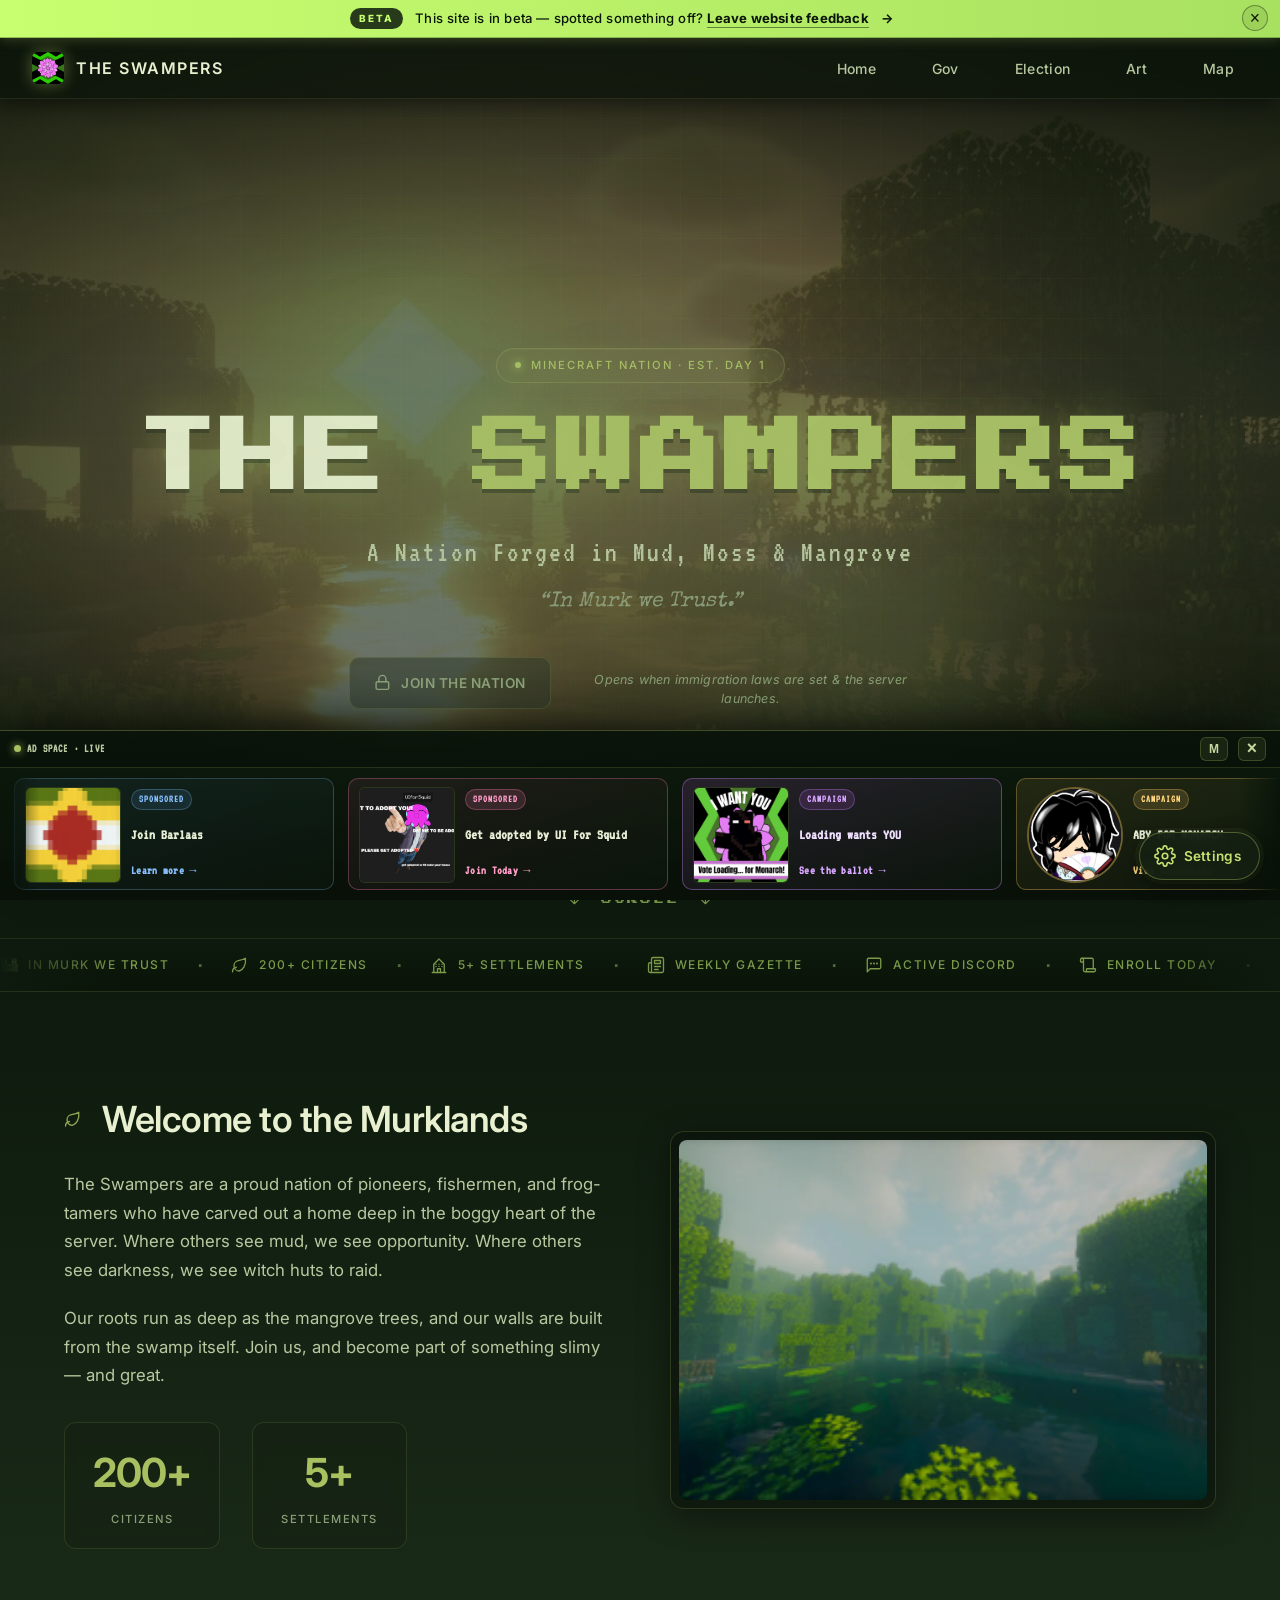
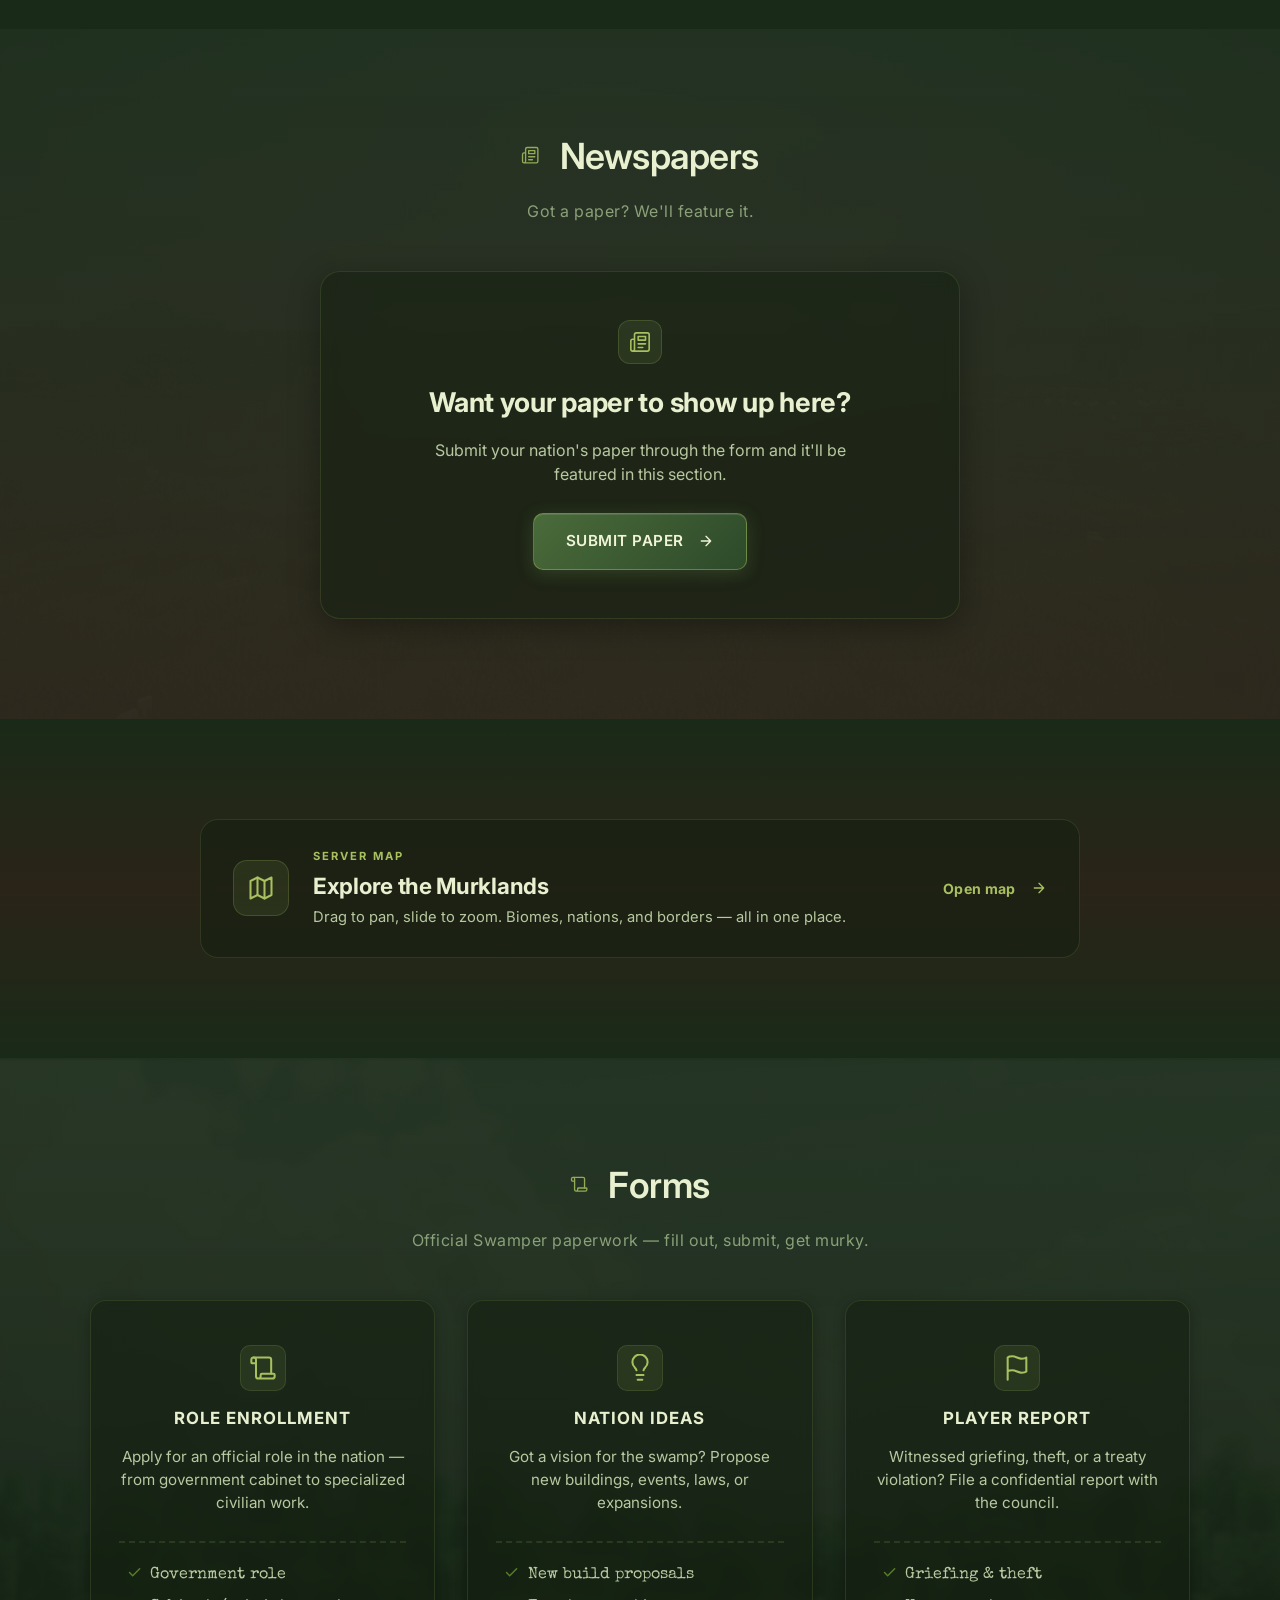
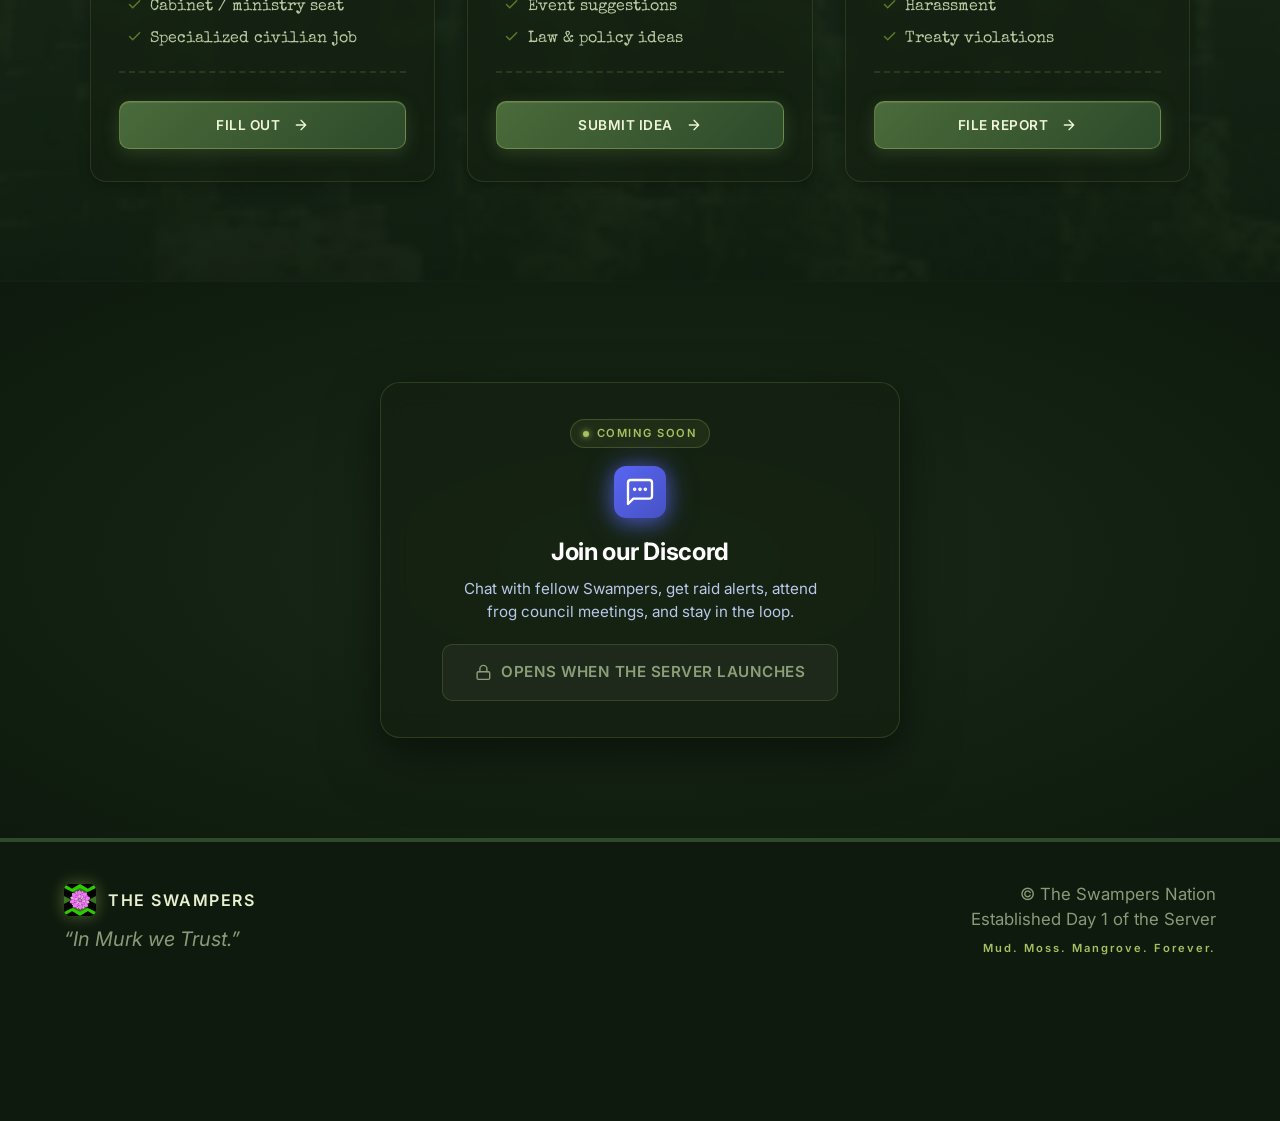
==== commit 591d6833: "Add files via upload" ====
--- a/index.html
+++ b/index.html
@@ -184,7 +184,7 @@
           </div>
         </div>
         <label class="toggle">
-          <input type="checkbox" id="t-ads" />
+          <input type="checkbox" id="t-ads" checked />
           <span class="toggle-slider"></span>
           <span class="toggle-label">
             <strong>Sidebar ads</strong>
@@ -227,64 +227,153 @@
   <!-- ============================================
        ADS SIDEBAR (toggle-controlled)
        ============================================ -->
-      <aside id="adsSidebar" class="ads-sidebar" aria-label="Ad space">
-    <div class="ads-sidebar-controls">
-      <div class="ads-sidebar-grip" id="adsSidebarGrip" title="Drag to move" aria-label="Drag to move sidebar">
-        <span></span><span></span><span></span><span></span><span></span><span></span>
-      </div>
-      <div class="ads-sidebar-head">Ad space</div>
-      <button type="button" class="ads-sidebar-size-btn" id="adsSidebarSizeBtn" aria-label="Cycle sidebar size" title="Cycle size">
+      <aside id="adsMarquee" class="ads-marquee" aria-label="Sponsored ads">
+    <div class="ads-marquee-controls">
+      <div class="ads-marquee-head">
+        <span class="ads-marquee-dot"></span> Ad space &middot; live
+      </div>
+      <button type="button" class="ads-marquee-size-btn" id="adsSidebarSizeBtn" aria-label="Cycle marquee size" title="Cycle size">
         <span id="adsSidebarSizeLabel">M</span>
       </button>
-      <button type="button" class="ads-sidebar-close-btn" id="adsSidebarCloseBtn" aria-label="Close sidebar and disable ads" title="Close (disables ads)">&times;</button>
-    </div>
-
-    <div class="ad-card ad-card--recruit">
-      <div class="ad-tag">For rent</div>
-      <div class="ad-title">Looking for someone to post ads</div>
-      <p class="ad-body">Got a shop, build, event, or service in the Murklands? Get featured in this sidebar.</p>
-      <div class="ad-price">
-        <span class="ad-price-amount">7</span>
-        <span class="ad-price-unit">iron ingots / week</span>
-      </div>
-      <div class="ad-cta">DM Thankdapro &rarr;</div>
-    </div>
-
-    <a class="ad-card ad-card--sponsor" href="https://discord.gg/NWSeatn3tA" target="_blank" rel="noopener">
-      <div class="ad-tag">Sponsored</div>
-      <img class="ad-img" src="barlaas.png" alt="Barlaas banner" />
-      <div class="ad-title">Join Barlaas</div>
-      <p class="ad-body">Secure your future &amp; your voice: the autonomous sanctuary where your property is sovereign, your growth is limitless, and every citizen gets a vote.</p>
-      <div class="ad-cta">Learn more &rarr;</div>
-    </a>
-
-    <a class="ad-card ad-card--sponsor ad-card--propaganda" href="https://discord.gg/JCM2B7ue4E" target="_blank" rel="noopener">
-      <div class="ad-tag">Sponsored</div>
-      <img class="ad-img ad-img--tall" src="propaganda.png" alt="UI for Squid: I want to adopt you!" />
-      <div class="ad-title">Get adopted by UI For Squid</div>
-      <p class="ad-body">The President is recruiting. DM to be adopted into the Swamper family. <span aria-hidden="true">&#10084;</span></p>
-      <div class="ad-cta">Join Today &rarr;</div>
-    </a>
-
-    <div class="ad-card ad-card--empty ad-fillerable">
-      <div class="ad-tag">Your ad here</div>
-      <div class="ad-title">[ space available ]</div>
-      <p class="ad-body">7 iron ingots a week.</p>
-    </div>
-
-    <div class="ad-card ad-card--empty ad-fillerable">
-      <div class="ad-tag">Your ad here</div>
-      <div class="ad-title">[ space available ]</div>
-      <p class="ad-body">7 iron ingots a week.</p>
-    </div>
-
-    <div class="ad-card ad-card--secret ad-fillerable" data-easter="true">
-      <div class="ad-tag">???</div>
-      <div class="ad-title">In Murk we Trust.</div>
-      <p class="ad-body">An onion has many layers. So does the constitution.</p>
-    </div>
-
-    <div class="ad-footer">Drag grip to move &middot; tap size to resize &middot; disable in Settings.</div>
+      <button type="button" class="ads-marquee-close-btn" id="adsSidebarCloseBtn" aria-label="Close marquee and disable ads" title="Close (disables ads)">&times;</button>
+    </div>
+
+    <div class="ads-marquee-viewport">
+      <div class="ads-marquee-track">
+        <!-- Set A -->
+        <a class="ad-mini ad-mini--sponsor" href="https://discord.gg/NWSeatn3tA" target="_blank" rel="noopener">
+          <img class="ad-mini-img" src="barlaas.png" alt="Barlaas banner" loading="lazy" />
+          <div class="ad-mini-text">
+            <div class="ad-mini-tag">Sponsored</div>
+            <div class="ad-mini-title">Join Barlaas</div>
+            <div class="ad-mini-cta">Learn more &rarr;</div>
+          </div>
+        </a>
+
+        <a class="ad-mini ad-mini--sponsor ad-mini--propaganda" href="https://discord.gg/JCM2B7ue4E" target="_blank" rel="noopener">
+          <img class="ad-mini-img" src="propaganda.png" alt="UI for Squid: I want to adopt you!" loading="lazy" />
+          <div class="ad-mini-text">
+            <div class="ad-mini-tag">Sponsored</div>
+            <div class="ad-mini-title">Get adopted by UI For Squid</div>
+            <div class="ad-mini-cta">Join Today &rarr;</div>
+          </div>
+        </a>
+
+        <a class="ad-mini ad-mini--campaign" href="election.html">
+          <img class="ad-mini-img" src="loading4monarch.png" alt="I WANT YOU — Vote Loading for Monarch" loading="lazy" />
+          <div class="ad-mini-text">
+            <div class="ad-mini-tag">Campaign</div>
+            <div class="ad-mini-title">Loading wants YOU</div>
+            <div class="ad-mini-cta">See the ballot &rarr;</div>
+          </div>
+        </a>
+
+        <a class="ad-mini ad-mini--endorsement" href="election.html">
+          <img class="ad-mini-img ad-mini-img--avatar" src="aby4monarch.png" alt="Aby" loading="lazy" />
+          <div class="ad-mini-text">
+            <div class="ad-mini-tag">Campaign</div>
+            <div class="ad-mini-title">ABY FOR MONARCH</div>
+            <div class="ad-mini-cta">View candidates &rarr;</div>
+          </div>
+        </a>
+
+        <a class="ad-mini ad-mini--campaign" href="election.html">
+          <img class="ad-mini-img" src="loading4monarch-2.png" alt="A Warrior of the People — Loading for Monarch" loading="lazy" />
+          <div class="ad-mini-text">
+            <div class="ad-mini-tag">Campaign</div>
+            <div class="ad-mini-title">A Warrior of the People</div>
+            <div class="ad-mini-cta">See the ballot &rarr;</div>
+          </div>
+        </a>
+
+        <div class="ad-mini ad-mini--recruit">
+          <div class="ad-mini-text ad-mini-text--full">
+            <div class="ad-mini-tag">For rent</div>
+            <div class="ad-mini-title">Want this slot?</div>
+            <div class="ad-mini-body">7 iron / week. DM Thankdapro.</div>
+          </div>
+        </div>
+
+        <div class="ad-mini ad-mini--special">
+          <div class="ad-mini-text ad-mini-text--full">
+            <div class="ad-mini-tag">Special offer</div>
+            <div class="ad-mini-title">1 IRON if it&rsquo;s for propaganda</div>
+            <div class="ad-mini-body">Campaign rate &middot; DM Thankdapro</div>
+          </div>
+        </div>
+
+        <div class="ad-mini ad-mini--secret" data-easter="true">
+          <div class="ad-mini-text ad-mini-text--full">
+            <div class="ad-mini-tag">???</div>
+            <div class="ad-mini-title">In Murk we Trust.</div>
+            <div class="ad-mini-body">An onion has many layers.</div>
+          </div>
+        </div>
+
+        <!-- Set B (duplicate for seamless loop) -->
+        <a class="ad-mini ad-mini--sponsor" href="https://discord.gg/NWSeatn3tA" target="_blank" rel="noopener" aria-hidden="true">
+          <img class="ad-mini-img" src="barlaas.png" alt="" loading="lazy" />
+          <div class="ad-mini-text">
+            <div class="ad-mini-tag">Sponsored</div>
+            <div class="ad-mini-title">Join Barlaas</div>
+            <div class="ad-mini-cta">Learn more &rarr;</div>
+          </div>
+        </a>
+        <a class="ad-mini ad-mini--sponsor ad-mini--propaganda" href="https://discord.gg/JCM2B7ue4E" target="_blank" rel="noopener" aria-hidden="true">
+          <img class="ad-mini-img" src="propaganda.png" alt="" loading="lazy" />
+          <div class="ad-mini-text">
+            <div class="ad-mini-tag">Sponsored</div>
+            <div class="ad-mini-title">Get adopted by UI For Squid</div>
+            <div class="ad-mini-cta">Join Today &rarr;</div>
+          </div>
+        </a>
+        <a class="ad-mini ad-mini--campaign" href="election.html" aria-hidden="true">
+          <img class="ad-mini-img" src="loading4monarch.png" alt="" loading="lazy" />
+          <div class="ad-mini-text">
+            <div class="ad-mini-tag">Campaign</div>
+            <div class="ad-mini-title">Loading wants YOU</div>
+            <div class="ad-mini-cta">See the ballot &rarr;</div>
+          </div>
+        </a>
+        <a class="ad-mini ad-mini--endorsement" href="election.html" aria-hidden="true">
+          <img class="ad-mini-img ad-mini-img--avatar" src="aby4monarch.png" alt="" loading="lazy" />
+          <div class="ad-mini-text">
+            <div class="ad-mini-tag">Campaign</div>
+            <div class="ad-mini-title">ABY FOR MONARCH</div>
+            <div class="ad-mini-cta">View candidates &rarr;</div>
+          </div>
+        </a>
+        <a class="ad-mini ad-mini--campaign" href="election.html" aria-hidden="true">
+          <img class="ad-mini-img" src="loading4monarch-2.png" alt="" loading="lazy" />
+          <div class="ad-mini-text">
+            <div class="ad-mini-tag">Campaign</div>
+            <div class="ad-mini-title">A Warrior of the People</div>
+            <div class="ad-mini-cta">See the ballot &rarr;</div>
+          </div>
+        </a>
+        <div class="ad-mini ad-mini--recruit" aria-hidden="true">
+          <div class="ad-mini-text ad-mini-text--full">
+            <div class="ad-mini-tag">For rent</div>
+            <div class="ad-mini-title">Want this slot?</div>
+            <div class="ad-mini-body">7 iron / week. DM Thankdapro.</div>
+          </div>
+        </div>
+        <div class="ad-mini ad-mini--special" aria-hidden="true">
+          <div class="ad-mini-text ad-mini-text--full">
+            <div class="ad-mini-tag">Special offer</div>
+            <div class="ad-mini-title">1 IRON if it&rsquo;s for propaganda</div>
+            <div class="ad-mini-body">Campaign rate &middot; DM Thankdapro</div>
+          </div>
+        </div>
+        <div class="ad-mini ad-mini--secret" aria-hidden="true">
+          <div class="ad-mini-text ad-mini-text--full">
+            <div class="ad-mini-tag">???</div>
+            <div class="ad-mini-title">In Murk we Trust.</div>
+            <div class="ad-mini-body">An onion has many layers.</div>
+          </div>
+        </div>
+      </div>
+    </div>
   </aside>
 
   <!-- ============================================
--- a/styles.css
+++ b/styles.css
@@ -325,303 +325,281 @@
 .settings-reset:hover { background: rgba(168,192,96,0.08); border-color: #a8c060; }
 
 /* ============================================
-   ADS SIDEBAR (toggle-controlled)
+   ADS MARQUEE (toggle-controlled, full-width scroll)
    ============================================ */
-/* --nav-bottom: distance from viewport top to bottom of navbar
-   (38px beta banner if visible + ~58px nav) */
-body { --nav-bottom: 96px; }
-body.beta-dismissed { --nav-bottom: 58px; }
-@media (max-width: 600px) {
-  body { --nav-bottom: 110px; }
-  body.beta-dismissed { --nav-bottom: 58px; }
-}
-
-.ads-sidebar {
+.ads-marquee {
   position: fixed;
-  top: calc(var(--nav-bottom) + 12px);
-  right: -340px;
-  width: var(--ads-width, 280px);
-  max-height: calc(100vh - var(--nav-bottom) - 32px);
-  overflow-y: auto;
-  padding: 12px;
-  background: rgba(15, 26, 14, 0.88);
-  border: 1px solid rgba(168, 192, 96, 0.15);
-  border-radius: 18px;
+  left: 0;
+  right: 0;
+  bottom: 0;
+  width: 100vw;
+  z-index: 60;
+  background: linear-gradient(180deg, rgba(13, 26, 13, 0.92) 0%, rgba(8, 16, 8, 0.98) 100%);
+  border-top: 1px solid rgba(168, 192, 96, 0.35);
+  box-shadow: 0 -12px 32px -10px rgba(0, 0, 0, 0.6);
   backdrop-filter: blur(10px);
-  z-index: 90;
-  display: flex;
-  flex-direction: column;
+  -webkit-backdrop-filter: blur(10px);
+  transform: translateY(0);
+  transition: transform 0.35s cubic-bezier(0.4, 0, 0.2, 1), opacity 0.25s ease;
+  opacity: 1;
+  --marquee-h: 132px;
+  --marquee-card-w: 320px;
+  --marquee-speed: 60s;
+}
+body:not(.ads-on) .ads-marquee {
+  transform: translateY(110%);
+  opacity: 0;
+  pointer-events: none;
+}
+
+/* Body padding so content isn't hidden under the strip */
+body.ads-on { padding-bottom: var(--ads-marquee-h, 132px); }
+body.ads-size-s.ads-on { padding-bottom: 96px; }
+body.ads-size-l.ads-on { padding-bottom: 170px; }
+
+/* Size variants */
+body.ads-size-s .ads-marquee { --marquee-h: 96px;  --marquee-card-w: 260px; }
+body.ads-size-m .ads-marquee { --marquee-h: 132px; --marquee-card-w: 320px; }
+body.ads-size-l .ads-marquee { --marquee-h: 170px; --marquee-card-w: 380px; }
+
+/* Controls strip across the top */
+.ads-marquee-controls {
+  display: flex;
+  align-items: center;
   gap: 10px;
-  transition: right 0.32s cubic-bezier(.2,.8,.2,1), width 0.25s ease;
-  font-family: 'Inter', system-ui, sans-serif;
-  font-size: 13px;
-  transform: translate(var(--ads-x, 0px), var(--ads-y, 0px));
-}
-body.ads-on .ads-sidebar { right: 20px; }
-/* When ads are off, force the sidebar fully hidden — even if the user dragged it elsewhere */
-body:not(.ads-on) .ads-sidebar {
-  visibility: hidden;
-  pointer-events: none;
-  opacity: 0;
-  transform: translate(120%, 0) !important;
-}
-
-/* Size variants: S / M / L  (M = the new "normal", roughly what L used to be) */
-body.ads-size-s .ads-sidebar { --ads-width: 240px; font-size: 12px; }
-body.ads-size-m .ads-sidebar { --ads-width: 340px; font-size: 14px; }
-body.ads-size-l .ads-sidebar { --ads-width: 400px; font-size: 15px; }
-
-/* Compact size: hide filler/easter/empty slots — show only paid */
-body.ads-size-s .ads-sidebar .ad-fillerable { display: none; }
-
-/* Top control row: grip + head + size button */
-.ads-sidebar-controls {
-  display: flex;
-  align-items: center;
-  gap: 8px;
-  padding: 2px 4px 6px;
-  border-bottom: 1px dashed rgba(168, 192, 96, 0.15);
-}
-.ads-sidebar-grip {
-  display: grid;
-  grid-template-columns: repeat(2, 4px);
-  gap: 3px;
-  padding: 6px 4px;
-  cursor: grab;
+  padding: 6px 14px;
+  border-bottom: 1px solid rgba(168, 192, 96, 0.18);
+  background: rgba(0, 0, 0, 0.25);
+}
+.ads-marquee-head {
+  font-size: 0.7rem;
+  font-weight: 700;
+  letter-spacing: 1.2px;
+  text-transform: uppercase;
+  color: #b8c8a0;
+  display: flex;
+  align-items: center;
+  gap: 6px;
+  flex: 1;
+}
+.ads-marquee-dot {
+  width: 7px; height: 7px;
+  border-radius: 50%;
+  background: #a8c060;
+  box-shadow: 0 0 8px #a8c060;
+  animation: marqueePulse 2.4s ease-in-out infinite;
+}
+@keyframes marqueePulse {
+  0%, 100% { opacity: 0.5; transform: scale(1); }
+  50%      { opacity: 1;   transform: scale(1.25); }
+}
+.ads-marquee-size-btn,
+.ads-marquee-close-btn {
+  background: rgba(168, 192, 96, 0.1);
+  border: 1px solid rgba(168, 192, 96, 0.25);
+  color: #c8d8a0;
   border-radius: 6px;
-  transition: background 0.2s ease;
-}
-.ads-sidebar-grip:hover { background: rgba(168, 192, 96, 0.1); }
-.ads-sidebar-grip:active { cursor: grabbing; }
-.ads-sidebar-grip span {
-  width: 4px; height: 4px;
-  border-radius: 50%;
-  background: rgba(168, 192, 96, 0.5);
-}
-
-.ads-sidebar-head {
-  flex: 1;
-  font-size: 0.65rem;
-  letter-spacing: 2.5px;
-  text-transform: uppercase;
-  color: #8aa078;
-  text-align: center;
-}
-
-.ads-sidebar-size-btn {
   width: 28px;
-  height: 28px;
-  border-radius: 50%;
-  border: 1px solid rgba(168, 192, 96, 0.25);
-  background: rgba(168, 192, 96, 0.08);
-  color: var(--swamp-glow);
-  font-family: 'Inter', system-ui, sans-serif;
-  font-size: 0.78rem;
+  height: 24px;
+  font-size: 0.75rem;
   font-weight: 700;
   cursor: pointer;
-  display: flex; align-items: center; justify-content: center;
-  transition: background 0.2s ease, transform 0.15s ease;
-}
-.ads-sidebar-size-btn:hover { background: rgba(168, 192, 96, 0.18); transform: scale(1.06); }
-
-.ads-sidebar-close-btn {
-  width: 28px;
-  height: 28px;
-  border-radius: 50%;
-  border: 1px solid rgba(220, 100, 100, 0.28);
-  background: rgba(220, 100, 100, 0.08);
-  color: #ff9090;
-  font-family: 'Inter', system-ui, sans-serif;
-  font-size: 1.1rem;
-  font-weight: 600;
-  line-height: 1;
-  cursor: pointer;
-  display: flex; align-items: center; justify-content: center;
-  transition: background 0.2s ease, transform 0.2s ease, border-color 0.2s ease;
-  flex-shrink: 0;
-}
-.ads-sidebar-close-btn:hover {
-  background: rgba(220, 100, 100, 0.2);
-  border-color: rgba(220, 100, 100, 0.5);
-  color: #ffbbbb;
-  transform: rotate(90deg);
-}
-
-.ad-card {
-  display: block;
+  display: inline-flex;
+  align-items: center;
+  justify-content: center;
+  transition: background 0.15s, transform 0.15s, border-color 0.15s;
+  padding: 0;
+}
+.ads-marquee-size-btn:hover { background: rgba(168, 192, 96, 0.2); transform: scale(1.05); }
+.ads-marquee-close-btn { font-size: 1.1rem; line-height: 1; }
+.ads-marquee-close-btn:hover {
+  background: rgba(200, 80, 80, 0.2);
+  border-color: rgba(200, 80, 80, 0.4);
+  color: #ff9a9a;
+}
+
+/* Scrolling viewport */
+.ads-marquee-viewport {
+  height: var(--marquee-h);
+  overflow: hidden;
+  position: relative;
+  -webkit-mask-image: linear-gradient(90deg, transparent 0, #000 40px, #000 calc(100% - 40px), transparent 100%);
+          mask-image: linear-gradient(90deg, transparent 0, #000 40px, #000 calc(100% - 40px), transparent 100%);
+}
+.ads-marquee-track {
+  display: flex;
+  gap: 14px;
+  padding: 10px 14px;
+  width: max-content;
+  height: 100%;
+  animation: marqueeScroll var(--marquee-speed) linear infinite;
+  will-change: transform;
+}
+.ads-marquee-viewport:hover .ads-marquee-track,
+.ads-marquee-track:hover {
+  animation-play-state: paused;
+}
+@keyframes marqueeScroll {
+  from { transform: translateX(0); }
+  to   { transform: translateX(-50%); }
+}
+@media (prefers-reduced-motion: reduce) {
+  .ads-marquee-track { animation-duration: 180s; }
+}
+
+/* Mini ad card (horizontal layout) */
+.ad-mini {
+  flex: 0 0 var(--marquee-card-w);
+  display: flex;
+  align-items: stretch;
+  gap: 10px;
+  padding: 8px 10px;
+  background: linear-gradient(160deg, rgba(168,192,96,0.10) 0%, rgba(13,26,13,0.4) 100%);
+  border: 1px solid rgba(168, 192, 96, 0.25);
+  border-radius: 10px;
   text-decoration: none;
   color: inherit;
-  padding: 14px;
-  background: linear-gradient(160deg, rgba(168,192,96,0.06) 0%, rgba(168,192,96,0.02) 100%);
-  border: 1px solid rgba(168, 192, 96, 0.15);
-  border-radius: 12px;
-  transition: all 0.2s ease;
-}
-.ad-card:hover { border-color: rgba(168,192,96,0.35); transform: translateY(-2px); }
-
-.ad-tag {
-  display: inline-block;
-  font-size: 0.6rem;
-  letter-spacing: 1.5px;
+  transition: transform 0.2s, border-color 0.2s, box-shadow 0.2s;
+  cursor: pointer;
+  overflow: hidden;
+}
+.ad-mini:hover {
+  transform: translateY(-2px);
+  border-color: rgba(168, 192, 96, 0.55);
+  box-shadow: 0 8px 20px -8px rgba(168, 192, 96, 0.35);
+}
+.ad-mini-img {
+  flex-shrink: 0;
+  width: calc(var(--marquee-h) - 36px);
+  height: calc(var(--marquee-h) - 36px);
+  object-fit: cover;
+  border-radius: 6px;
+  background: #0d1a0d;
+  border: 1px solid rgba(168, 192, 96, 0.18);
+}
+.ad-mini-img--avatar {
+  border-radius: 50%;
+  object-fit: cover;
+}
+.ad-mini-text {
+  flex: 1;
+  min-width: 0;
+  display: flex;
+  flex-direction: column;
+  justify-content: space-between;
+  padding: 2px 0;
+}
+.ad-mini-text--full { padding: 6px 4px; }
+.ad-mini-tag {
+  font-size: 0.62rem;
+  font-weight: 700;
   text-transform: uppercase;
+  letter-spacing: 1px;
   color: #a8c060;
-  background: rgba(168,192,96,0.1);
-  padding: 2px 8px;
+  background: rgba(168, 192, 96, 0.12);
+  padding: 2px 7px;
   border-radius: 999px;
-  margin-bottom: 8px;
-}
-.ad-title {
-  font-size: 1rem;
+  align-self: flex-start;
+  border: 1px solid rgba(168, 192, 96, 0.22);
+}
+.ad-mini-title {
+  font-size: 0.92rem;
   font-weight: 700;
-  color: #e8f0d0;
-  letter-spacing: -0.2px;
-  margin-bottom: 4px;
-}
-.ad-body {
+  color: #e8efd6;
+  line-height: 1.25;
+  overflow: hidden;
+  display: -webkit-box;
+  -webkit-line-clamp: 2;
+  -webkit-box-orient: vertical;
+  margin: 2px 0;
+}
+.ad-mini-body {
   font-size: 0.78rem;
   color: #b8c8a0;
-  line-height: 1.45;
-  margin-bottom: 6px;
-}
-.ad-cta {
+  line-height: 1.3;
+  overflow: hidden;
+  display: -webkit-box;
+  -webkit-line-clamp: 2;
+  -webkit-box-orient: vertical;
+}
+.ad-mini-cta {
   font-size: 0.75rem;
-  font-weight: 600;
-  color: #c8e070;
-}
-.ad-card--gov { background: linear-gradient(160deg, rgba(200,100,60,0.08) 0%, rgba(168,192,96,0.02) 100%); border-color: rgba(200,100,60,0.2); }
-.ad-card--gov .ad-tag { color: #e8a070; background: rgba(200,100,60,0.1); }
-
-.ad-card--recruit {
-  background: linear-gradient(160deg, rgba(168,192,96,0.14) 0%, rgba(168,192,96,0.04) 100%);
-  border-color: rgba(168, 192, 96, 0.35);
-}
-.ad-card--recruit .ad-tag {
-  color: var(--swamp-glow);
-  background: rgba(168, 192, 96, 0.18);
-}
-.ad-card--recruit .ad-title {
   font-weight: 700;
-  letter-spacing: -0.2px;
-}
-.ad-card--recruit .ad-cta {
-  margin-top: 8px;
-  color: var(--swamp-glow);
-}
-
-.ad-card--sponsor {
-  background: linear-gradient(160deg, rgba(220, 180, 60, 0.12) 0%, rgba(168,192,96,0.02) 100%);
-  border-color: rgba(220, 180, 60, 0.35);
-  box-shadow: 0 0 0 0 rgba(220, 180, 60, 0);
-  transition: all 0.25s ease;
-}
-.ad-card--sponsor:hover {
-  border-color: rgba(220, 180, 60, 0.55);
-  box-shadow: 0 0 0 1px rgba(220, 180, 60, 0.3), 0 6px 20px rgba(0,0,0,0.3);
-  transform: translateY(-2px);
-}
-.ad-card--sponsor .ad-tag {
-  color: #f0d870;
-  background: rgba(220, 180, 60, 0.15);
-}
-.ad-card--sponsor .ad-cta {
-  color: #f0d870;
-}
-
-.ad-img {
-  display: block;
-  width: 100%;
-  height: 80px;
-  object-fit: contain;
-  margin: 4px 0 10px;
-  image-rendering: pixelated;
-  background: rgba(13, 26, 13, 0.4);
-  border-radius: 8px;
-  padding: 6px;
-}
-.ad-img--tall {
-  height: 120px;
-  object-fit: cover;
-  image-rendering: auto;
-  background: #1a1a1a;
-}
-
-.ad-card--propaganda {
-  background: linear-gradient(160deg, rgba(220, 60, 130, 0.12) 0%, rgba(168,192,96,0.02) 100%);
-  border-color: rgba(220, 60, 130, 0.32);
-}
-.ad-card--propaganda:hover {
-  border-color: rgba(220, 60, 130, 0.55);
-  box-shadow: 0 0 0 1px rgba(220, 60, 130, 0.3), 0 6px 20px rgba(0,0,0,0.3);
-}
-.ad-card--propaganda .ad-tag {
-  color: #ff90c0;
-  background: rgba(220, 60, 130, 0.15);
-}
-.ad-card--propaganda .ad-cta {
-  color: #ff90c0;
-}
-
-.ad-card--empty {
-  background: transparent;
-  border: 1px dashed rgba(168, 192, 96, 0.25);
-}
-.ad-card--empty:hover {
-  border-color: rgba(168, 192, 96, 0.5);
-  background: rgba(168, 192, 96, 0.03);
-}
-.ad-card--empty .ad-tag {
-  background: rgba(168, 192, 96, 0.05);
-  color: #8aa078;
-  letter-spacing: 1.5px;
-}
-.ad-card--empty .ad-title {
-  color: #6a7d58;
-  font-style: italic;
-  font-weight: 500;
-  letter-spacing: 0;
-}
-.ad-card--empty .ad-body {
-  color: #7a8d68;
-}
-
-.ad-price {
-  display: inline-flex;
-  align-items: baseline;
-  gap: 6px;
-  margin-top: 10px;
-  padding: 6px 12px;
-  border-radius: 999px;
-  background: rgba(13, 26, 13, 0.5);
-  border: 1px solid rgba(168, 192, 96, 0.25);
-  font-family: 'Inter', system-ui, sans-serif;
-}
-.ad-price-amount {
-  font-size: 1.05rem;
-  font-weight: 800;
-  color: #e8f0d0;
-  letter-spacing: -0.3px;
-}
-.ad-price-icon {
+  color: #c8d8a0;
+  letter-spacing: 0.3px;
+}
+
+/* Variant accents */
+.ad-mini--sponsor {
+  background: linear-gradient(160deg, rgba(80,140,200,0.10) 0%, rgba(13,26,13,0.5) 100%);
+  border-color: rgba(120, 180, 230, 0.28);
+}
+.ad-mini--sponsor .ad-mini-tag { color: #88c0ff; background: rgba(80,140,200,0.15); border-color: rgba(120,180,230,0.3); }
+.ad-mini--sponsor .ad-mini-cta { color: #88c0ff; }
+
+.ad-mini--propaganda {
+  background: linear-gradient(160deg, rgba(200,80,140,0.10) 0%, rgba(13,26,13,0.5) 100%);
+  border-color: rgba(255, 120, 180, 0.32);
+}
+.ad-mini--propaganda .ad-mini-tag { color: #ff9ec8; background: rgba(255,120,180,0.15); border-color: rgba(255,120,180,0.3); }
+.ad-mini--propaganda .ad-mini-cta { color: #ff9ec8; }
+
+.ad-mini--campaign {
+  background: linear-gradient(160deg, rgba(168,80,200,0.18) 0%, rgba(13,26,13,0.5) 100%);
+  border-color: rgba(200, 140, 255, 0.36);
+}
+.ad-mini--campaign .ad-mini-tag { color: #d8a8ff; background: rgba(168,80,200,0.18); border-color: rgba(200,140,255,0.3); }
+.ad-mini--campaign .ad-mini-title { color: #f0e0ff; }
+.ad-mini--campaign .ad-mini-cta { color: #d8a8ff; }
+
+.ad-mini--endorsement {
+  background: linear-gradient(160deg, rgba(255,200,100,0.10) 0%, rgba(13,26,13,0.5) 100%);
+  border-color: rgba(255, 200, 100, 0.32);
+}
+.ad-mini--endorsement .ad-mini-tag { color: #ffd680; background: rgba(255,200,100,0.15); border-color: rgba(255,200,100,0.3); }
+.ad-mini--endorsement .ad-mini-img--avatar { border: 2px solid rgba(255,200,100,0.4); }
+.ad-mini--endorsement .ad-mini-cta { color: #ffd680; }
+
+.ad-mini--recruit {
+  background: linear-gradient(160deg, rgba(168,192,96,0.16) 0%, rgba(13,26,13,0.5) 100%);
+  border-color: rgba(168, 192, 96, 0.4);
+  border-style: dashed;
+}
+
+.ad-mini--special {
+  background: linear-gradient(160deg, rgba(255,170,80,0.14) 0%, rgba(13,26,13,0.5) 100%);
+  border-color: rgba(255, 170, 80, 0.5);
+  border-style: dashed;
+  position: relative;
+}
+.ad-mini--special::after {
+  content: "★";
+  position: absolute;
+  top: 4px;
+  right: 8px;
+  color: rgba(255, 170, 80, 0.6);
   font-size: 0.85rem;
-  color: var(--swamp-glow);
-}
-.ad-price-unit {
-  font-size: 0.72rem;
-  font-weight: 600;
-  letter-spacing: 0.5px;
-  color: #b8c8a0;
-}
-.ad-card--secret { background: linear-gradient(160deg, rgba(140,80,200,0.12) 0%, rgba(168,192,96,0.02) 100%); border-color: rgba(140,80,200,0.25); }
-.ad-card--secret .ad-tag { color: #c8a0ff; background: rgba(140,80,200,0.15); }
-
-.ad-footer {
-  text-align: center;
-  font-size: 0.7rem;
-  color: #6a7d58;
-  font-style: italic;
-  padding: 4px;
-}
-
+}
+.ad-mini--special .ad-mini-tag { color: #ffc070; background: rgba(255,170,80,0.16); border-color: rgba(255,170,80,0.32); }
+.ad-mini--special .ad-mini-title { color: #ffd8a8; text-transform: uppercase; letter-spacing: 0.4px; font-size: 0.85rem; }
+.ad-mini--special .ad-mini-body { color: #d8b890; }
+
+.ad-mini--secret {
+  background: linear-gradient(160deg, rgba(140,80,200,0.12) 0%, rgba(13,26,13,0.5) 100%);
+  border-color: rgba(140, 80, 200, 0.3);
+}
+.ad-mini--secret .ad-mini-tag { color: #c8a0ff; background: rgba(140,80,200,0.15); border-color: rgba(140,80,200,0.3); }
+.ad-mini--secret .ad-mini-title { font-style: italic; color: #e0d0ff; }
+
+/* Hide marquee in serious mode (keeps the screen calm) — but only ads */
+body.serious.ads-on .ads-marquee { filter: grayscale(0.4) brightness(0.85); }
+
+/* Mobile: shrink card width */
+@media (max-width: 700px) {
+  body.ads-size-m .ads-marquee, body.ads-size-l .ads-marquee { --marquee-card-w: 260px; --marquee-h: 110px; }
+  body.ads-on { padding-bottom: 116px; }
+  .ads-marquee-head { font-size: 0.6rem; letter-spacing: 0.8px; }
+}
 /* ============================================
    DVD BOUNCER (toggle-controlled)
    ============================================ */
@@ -1089,6 +1067,212 @@
   font-size: 0.85rem;
   color: #8aa078;
   margin-top: 2px;
+}
+
+/* ============================================
+   MOD APPLICATION (election page)
+   ============================================ */
+.mod-app {
+  max-width: 820px;
+  margin: 56px auto 0;
+}
+.mod-app[hidden] { display: none; }
+
+.mod-app-card {
+  padding: 32px;
+  background: linear-gradient(160deg, rgba(168, 192, 96, 0.12) 0%, rgba(20, 32, 18, 0.5) 100%);
+  border: 1px solid rgba(168, 192, 96, 0.32);
+  border-radius: 22px;
+  backdrop-filter: blur(8px);
+  box-shadow: 0 12px 36px rgba(0,0,0,0.35);
+  font-family: 'Inter', system-ui, sans-serif;
+}
+
+.mod-app-head {
+  display: flex;
+  flex-direction: column;
+  align-items: center;
+  text-align: center;
+  gap: 12px;
+  margin-bottom: 24px;
+}
+.mod-app-badge {
+  display: inline-flex;
+  align-items: center;
+  gap: 8px;
+  padding: 5px 14px;
+  font-size: 0.7rem;
+  font-weight: 700;
+  letter-spacing: 2px;
+  text-transform: uppercase;
+  color: var(--swamp-glow);
+  background: rgba(168, 192, 96, 0.12);
+  border: 1px solid rgba(168, 192, 96, 0.32);
+  border-radius: 999px;
+}
+.mod-app-dot {
+  width: 7px; height: 7px;
+  border-radius: 50%;
+  background: var(--swamp-glow);
+  box-shadow: 0 0 8px var(--swamp-glow);
+  animation: badgePulse 2s ease-in-out infinite;
+}
+.mod-app-title {
+  font-size: clamp(1.8rem, 4.4vw, 2.6rem);
+  font-weight: 800;
+  letter-spacing: -0.6px;
+  color: #e8f0d0;
+  margin: 0;
+  text-wrap: balance;
+}
+.mod-app-intro {
+  font-size: 1rem;
+  line-height: 1.55;
+  color: #b8c8a0;
+  max-width: 620px;
+  text-wrap: pretty;
+}
+.mod-app-intro strong { color: var(--swamp-glow); font-weight: 700; }
+
+.mod-app-faqs {
+  display: flex;
+  flex-direction: column;
+  gap: 10px;
+  margin-bottom: 24px;
+}
+.mod-app-faq {
+  background: rgba(13, 26, 13, 0.55);
+  border: 1px solid rgba(168, 192, 96, 0.14);
+  border-radius: 12px;
+  overflow: hidden;
+  transition: border-color 0.2s ease;
+}
+.mod-app-faq[open] {
+  border-color: rgba(168, 192, 96, 0.32);
+}
+.mod-app-faq summary {
+  display: flex;
+  align-items: center;
+  justify-content: space-between;
+  gap: 16px;
+  padding: 14px 18px;
+  cursor: pointer;
+  list-style: none;
+  user-select: none;
+}
+.mod-app-faq summary::-webkit-details-marker { display: none; }
+.mod-app-faq-q {
+  font-size: 0.98rem;
+  font-weight: 700;
+  color: #e8f0d0;
+  letter-spacing: -0.2px;
+}
+.mod-app-faq-icon {
+  width: 26px; height: 26px;
+  flex-shrink: 0;
+  display: inline-flex;
+  align-items: center; justify-content: center;
+  border-radius: 50%;
+  background: rgba(168, 192, 96, 0.1);
+  color: var(--swamp-glow);
+  font-size: 1.2rem;
+  font-weight: 300;
+  line-height: 1;
+  transition: transform 0.25s ease, background 0.2s ease;
+}
+.mod-app-faq[open] .mod-app-faq-icon {
+  transform: rotate(45deg);
+  background: rgba(168, 192, 96, 0.22);
+}
+.mod-app-faq p {
+  padding: 0 18px 18px;
+  margin: 0;
+  font-size: 0.93rem;
+  line-height: 1.55;
+  color: #b8c8a0;
+  text-wrap: pretty;
+}
+
+.mod-app-deadline {
+  display: flex;
+  flex-direction: column;
+  align-items: center;
+  gap: 4px;
+  padding: 18px 20px;
+  background: rgba(13, 26, 13, 0.6);
+  border: 1px dashed rgba(168, 192, 96, 0.28);
+  border-radius: 14px;
+  margin-bottom: 20px;
+  text-align: center;
+}
+.mod-app-deadline-label {
+  font-size: 0.7rem;
+  font-weight: 700;
+  letter-spacing: 2px;
+  text-transform: uppercase;
+  color: #8aa078;
+}
+.mod-app-deadline-time {
+  font-size: 1.05rem;
+  font-weight: 700;
+  color: #e8f0d0;
+  margin-top: 2px;
+}
+.mod-app-deadline-local {
+  font-size: 0.88rem;
+  color: var(--swamp-glow);
+  font-weight: 600;
+}
+.mod-app-countdown {
+  margin-top: 6px;
+  font-size: 0.78rem;
+  font-weight: 600;
+  letter-spacing: 0.5px;
+  color: #b8c8a0;
+}
+.mod-app-countdown.is-urgent {
+  color: #ffcc40;
+}
+.mod-app-countdown.is-final {
+  color: #ff8060;
+}
+
+.mod-app-cta {
+  display: flex;
+  align-items: center;
+  justify-content: center;
+  gap: 10px;
+  width: 100%;
+  padding: 16px 24px;
+  border-radius: 14px;
+  background: linear-gradient(135deg, var(--swamp-moss) 0%, var(--swamp-mid) 100%);
+  border: 1px solid rgba(168, 192, 96, 0.45);
+  color: #fff;
+  text-decoration: none;
+  font-size: 1rem;
+  font-weight: 700;
+  letter-spacing: 0.3px;
+  box-shadow: 0 8px 24px rgba(74, 107, 58, 0.4), inset 0 1px 0 rgba(255,255,255,0.12);
+  transition: transform 0.2s ease, box-shadow 0.2s ease;
+}
+.mod-app-cta:hover {
+  transform: translateY(-2px);
+  box-shadow: 0 12px 32px rgba(74, 107, 58, 0.55);
+}
+.mod-app-cta svg { width: 18px; height: 18px; }
+
+.mod-app-foot {
+  margin-top: 14px;
+  text-align: center;
+  font-size: 0.85rem;
+  color: #8aa078;
+  font-style: italic;
+}
+.mod-app-foot strong { color: #c8d4b0; font-style: normal; font-weight: 700; }
+
+@media (max-width: 600px) {
+  .mod-app-card { padding: 22px 18px; }
+  .mod-app-faq-q { font-size: 0.92rem; }
 }
 
 /* ============================================
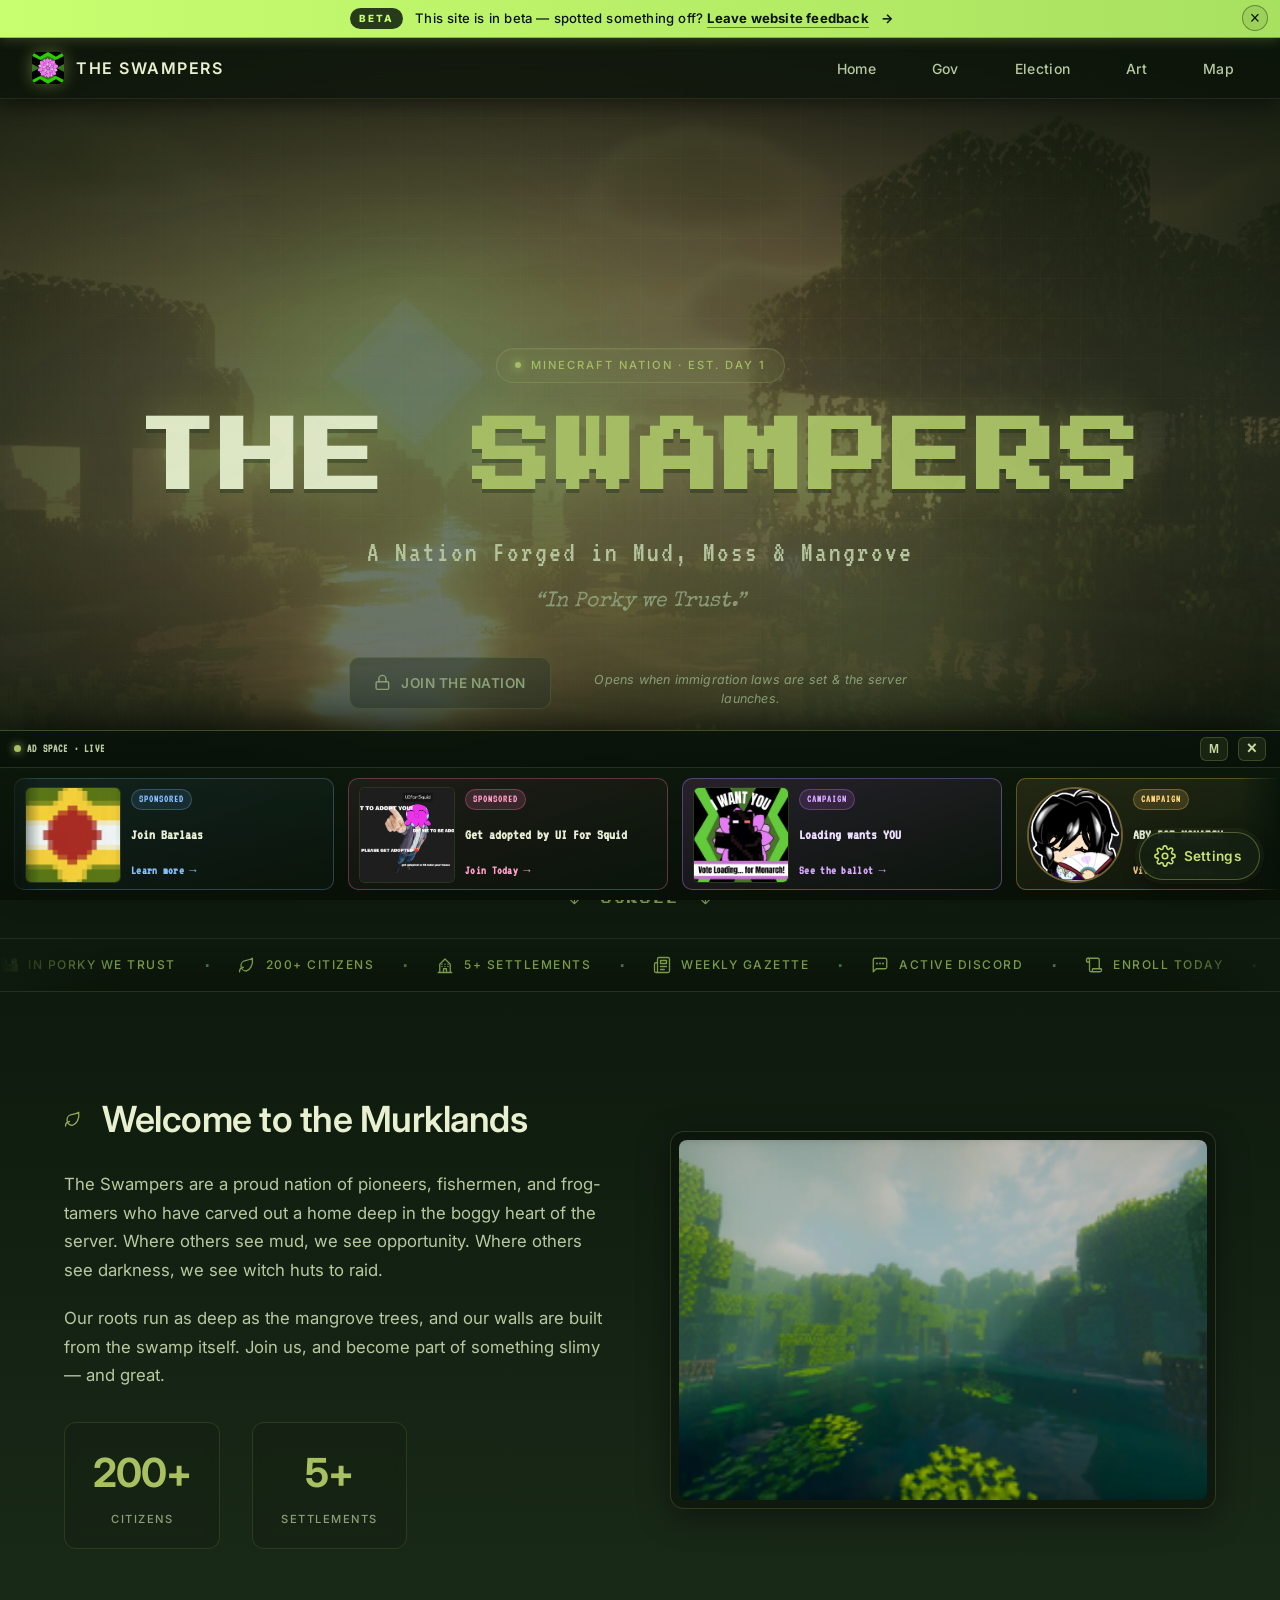
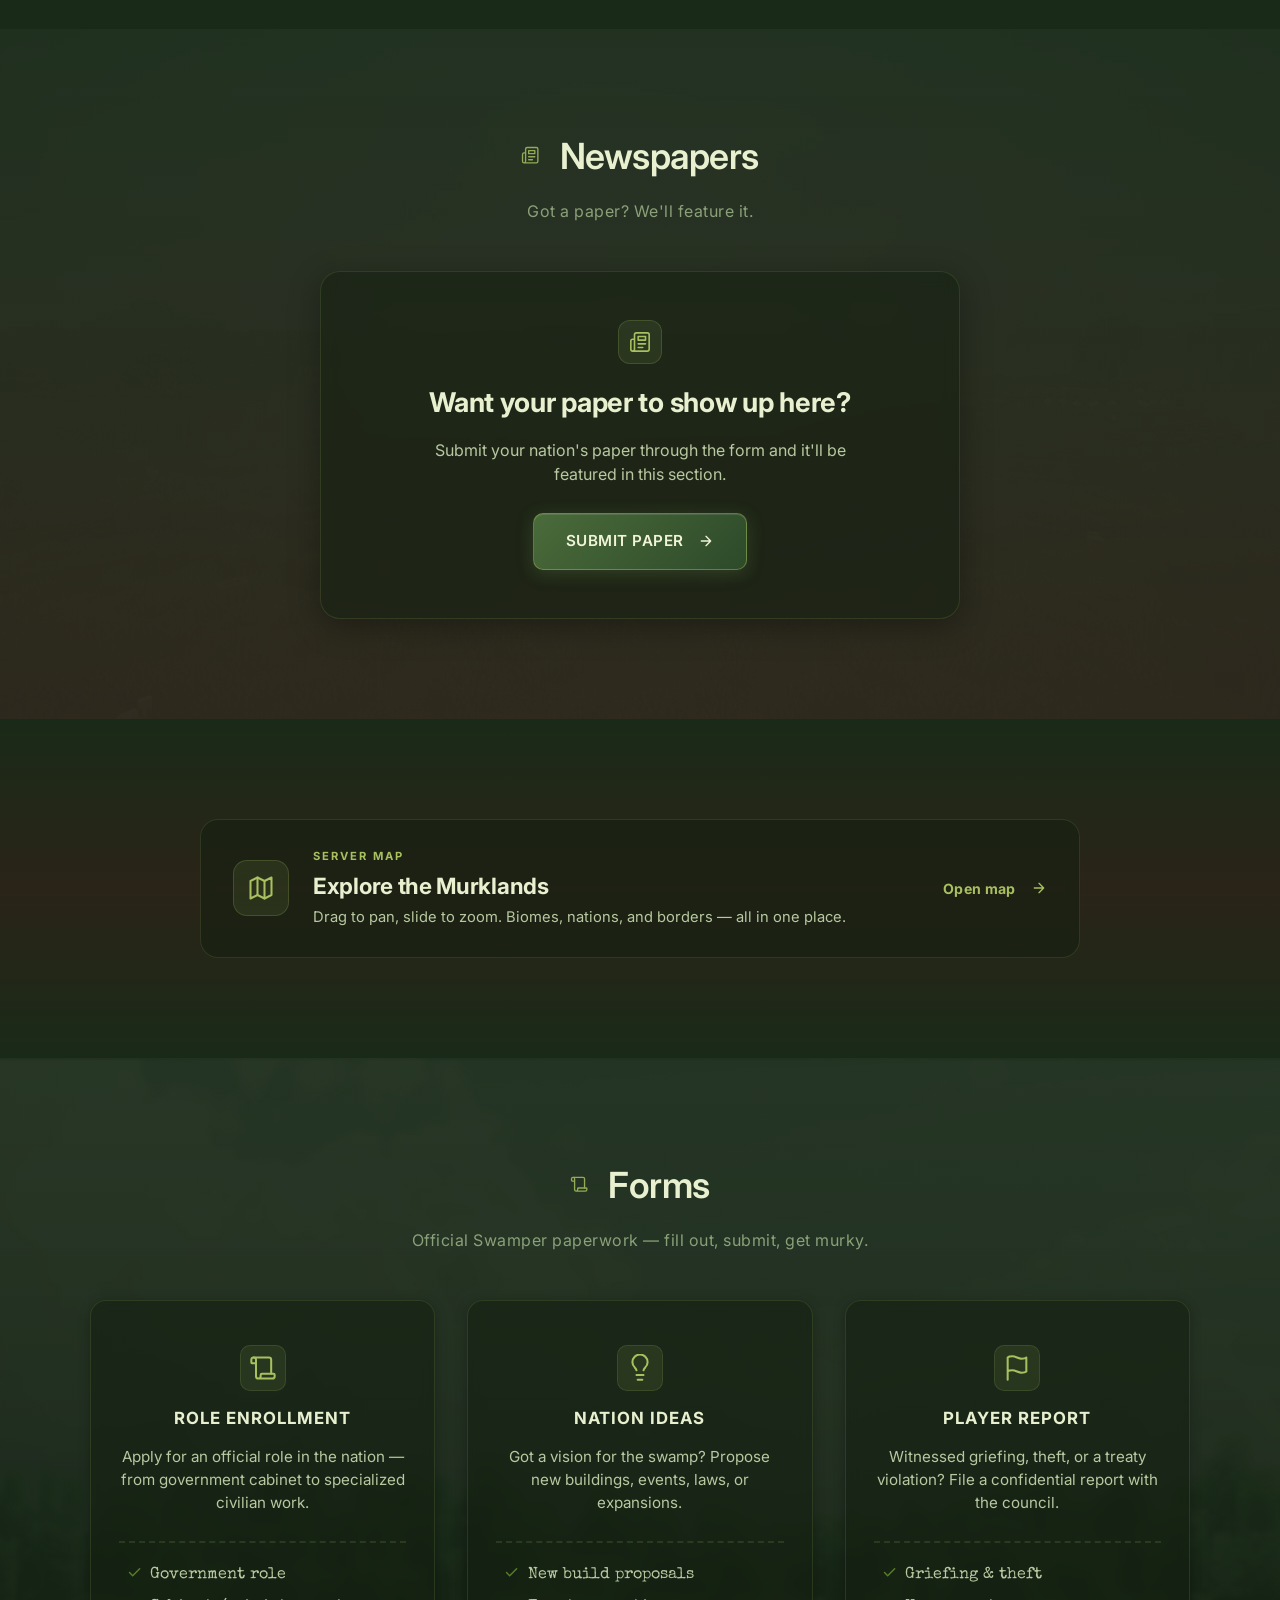
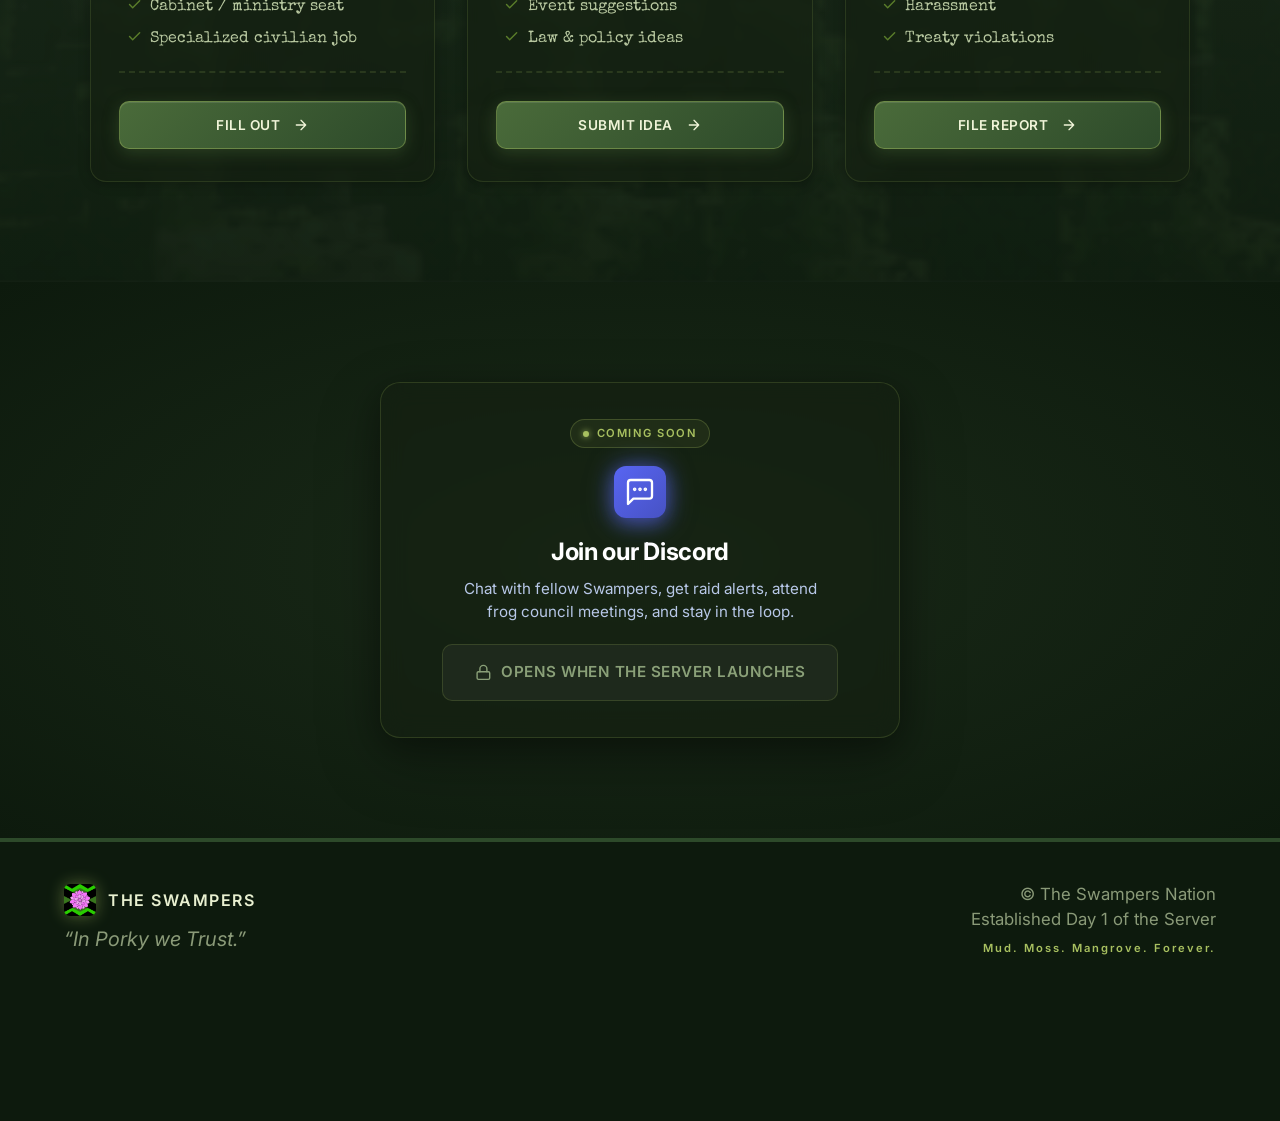
==== commit 7d553cc7: "Add files via upload" ====
--- a/index.html
+++ b/index.html
@@ -305,7 +305,7 @@
         <div class="ad-mini ad-mini--secret" data-easter="true">
           <div class="ad-mini-text ad-mini-text--full">
             <div class="ad-mini-tag">???</div>
-            <div class="ad-mini-title">In Murk we Trust.</div>
+            <div class="ad-mini-title">In Porky we Trust.</div>
             <div class="ad-mini-body">An onion has many layers.</div>
           </div>
         </div>
@@ -368,7 +368,7 @@
         <div class="ad-mini ad-mini--secret" aria-hidden="true">
           <div class="ad-mini-text ad-mini-text--full">
             <div class="ad-mini-tag">???</div>
-            <div class="ad-mini-title">In Murk we Trust.</div>
+            <div class="ad-mini-title">In Porky we Trust.</div>
             <div class="ad-mini-body">An onion has many layers.</div>
           </div>
         </div>
@@ -419,7 +419,7 @@
       </div>
       <h1 class="hero-title">THE <span class="swamp-word">SWAMPERS</span></h1>
       <p class="hero-sub">A Nation Forged in Mud, Moss &amp; Mangrove</p>
-      <p class="hero-tag motto">&ldquo;In Murk we Trust.&rdquo;</p>
+      <p class="hero-tag motto">&ldquo;In Porky we Trust.&rdquo;</p>
       <div class="hero-btns">
         <!-- When server launches, restore href: https://discord.gg/JCM2B7ue4E -->
         <a class="btn btn-primary btn-disabled" aria-disabled="true" tabindex="-1">
@@ -442,7 +442,7 @@
   <!-- MARQUEE -->
   <div class="marquee" aria-hidden="true">
     <div class="marquee-track">
-      <span class="marquee-item"><svg viewBox="0 0 16 16"><use href="#i-frog"/></svg> IN MURK WE TRUST</span>
+      <span class="marquee-item"><svg viewBox="0 0 16 16"><use href="#i-frog"/></svg> IN PORKY WE TRUST</span>
       <span class="marquee-dot">&bull;</span>
       <span class="marquee-item"><svg viewBox="0 0 24 24"><use href="#i-leaf"/></svg> 200+ CITIZENS</span>
       <span class="marquee-dot">&bull;</span>
@@ -455,7 +455,7 @@
       <span class="marquee-item"><svg viewBox="0 0 24 24"><use href="#i-scroll"/></svg> ENROLL TODAY</span>
       <span class="marquee-dot">&bull;</span>
 
-      <span class="marquee-item"><svg viewBox="0 0 16 16"><use href="#i-frog"/></svg> IN MURK WE TRUST</span>
+      <span class="marquee-item"><svg viewBox="0 0 16 16"><use href="#i-frog"/></svg> IN PORKY WE TRUST</span>
       <span class="marquee-dot">&bull;</span>
       <span class="marquee-item"><svg viewBox="0 0 24 24"><use href="#i-leaf"/></svg> 200+ CITIZENS</span>
       <span class="marquee-dot">&bull;</span>
@@ -642,7 +642,7 @@
           <img class="logo-icon" src="swamper-flag.png" alt="Swampers flag" />
           <span class="logo-text">THE SWAMPERS</span>
         </div>
-        <p class="motto">&ldquo;In Murk we Trust.&rdquo;</p>
+        <p class="motto">&ldquo;In Porky we Trust.&rdquo;</p>
       </div>
       <div class="footer-right">
         <p>&copy; The Swampers Nation</p>
